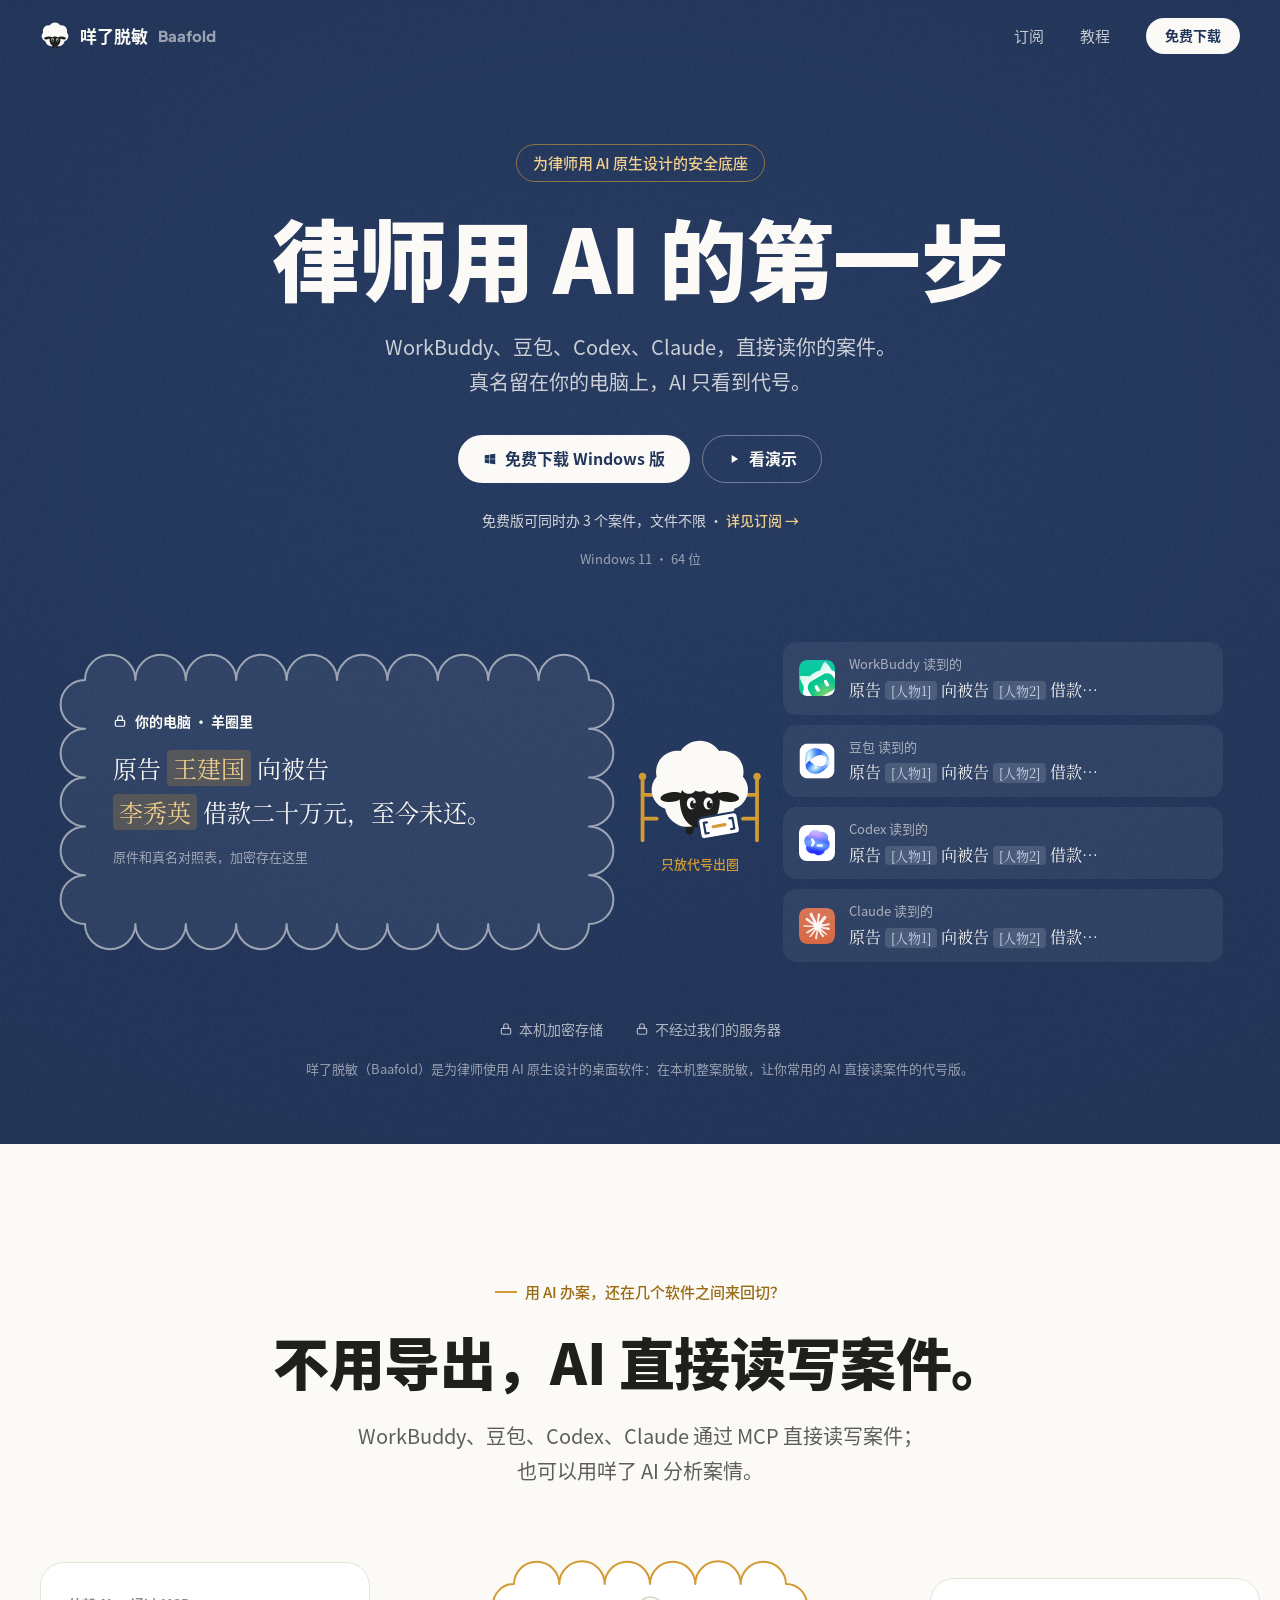
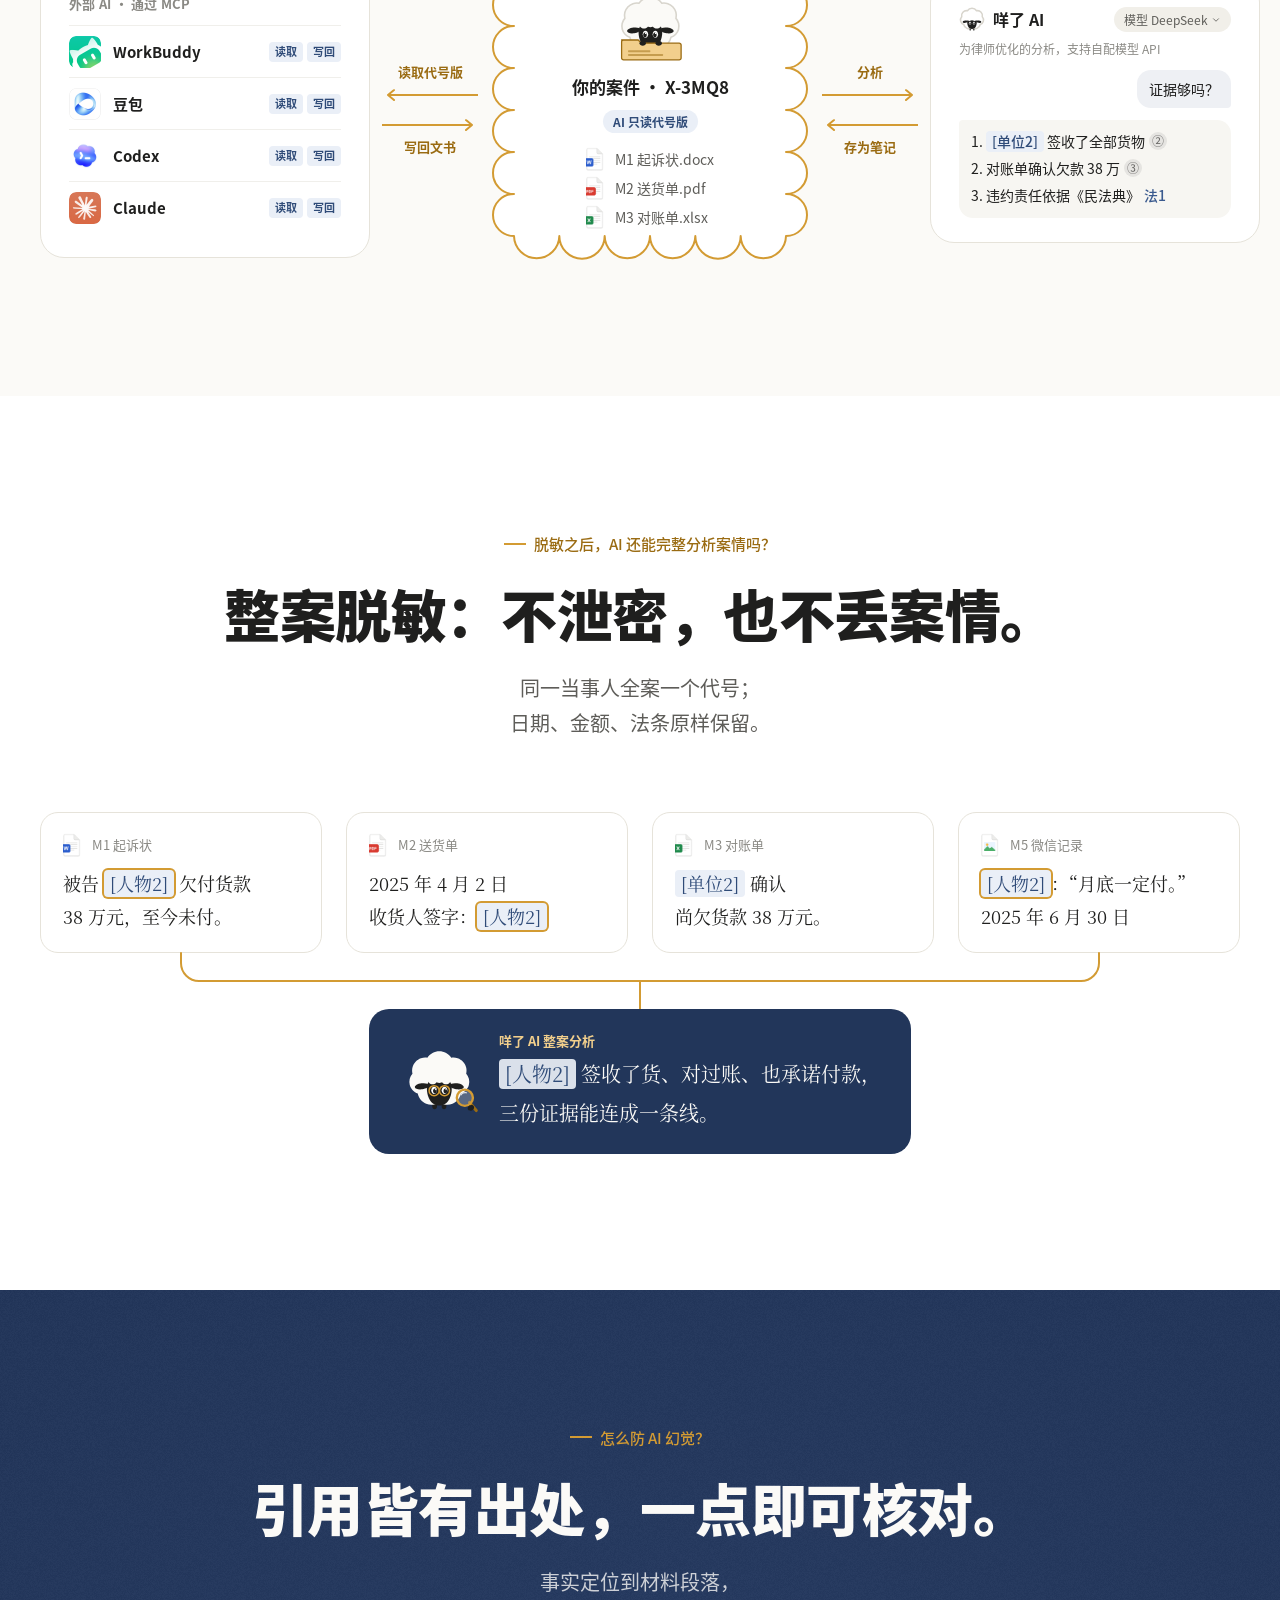
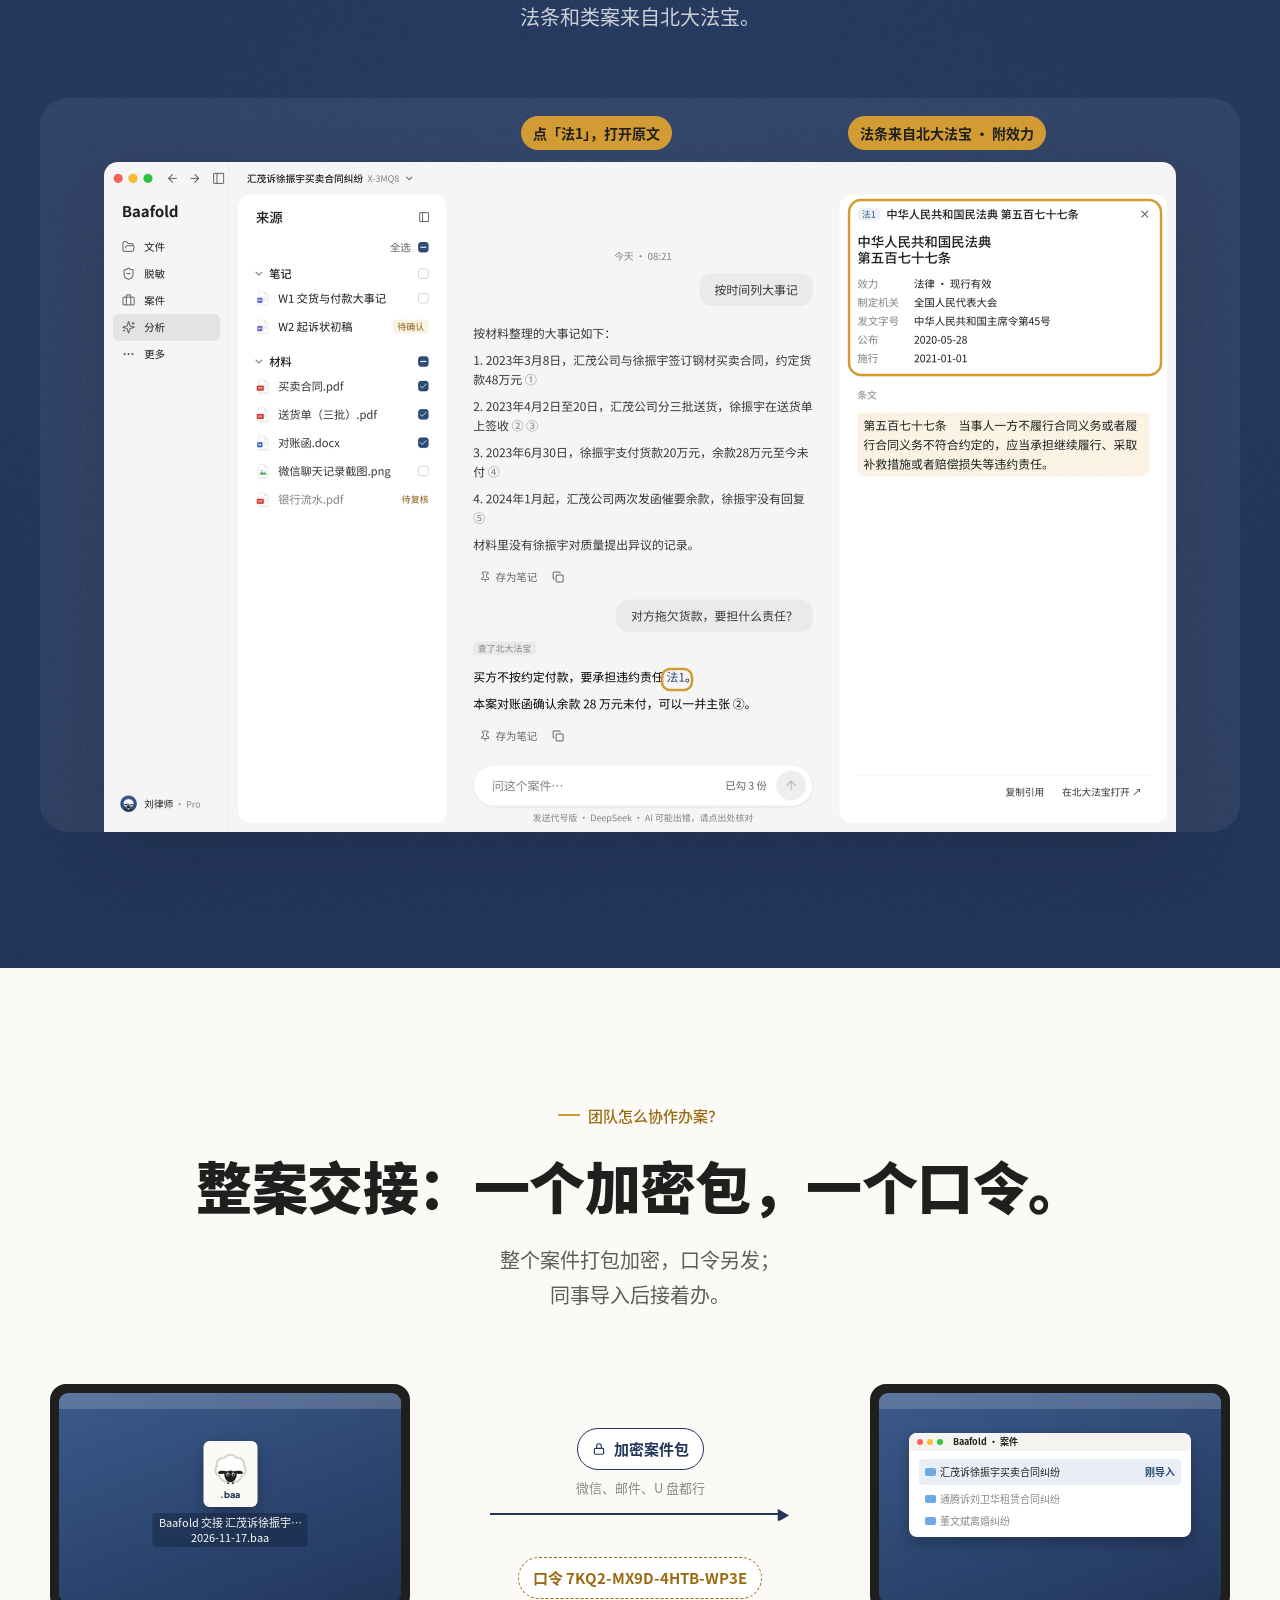
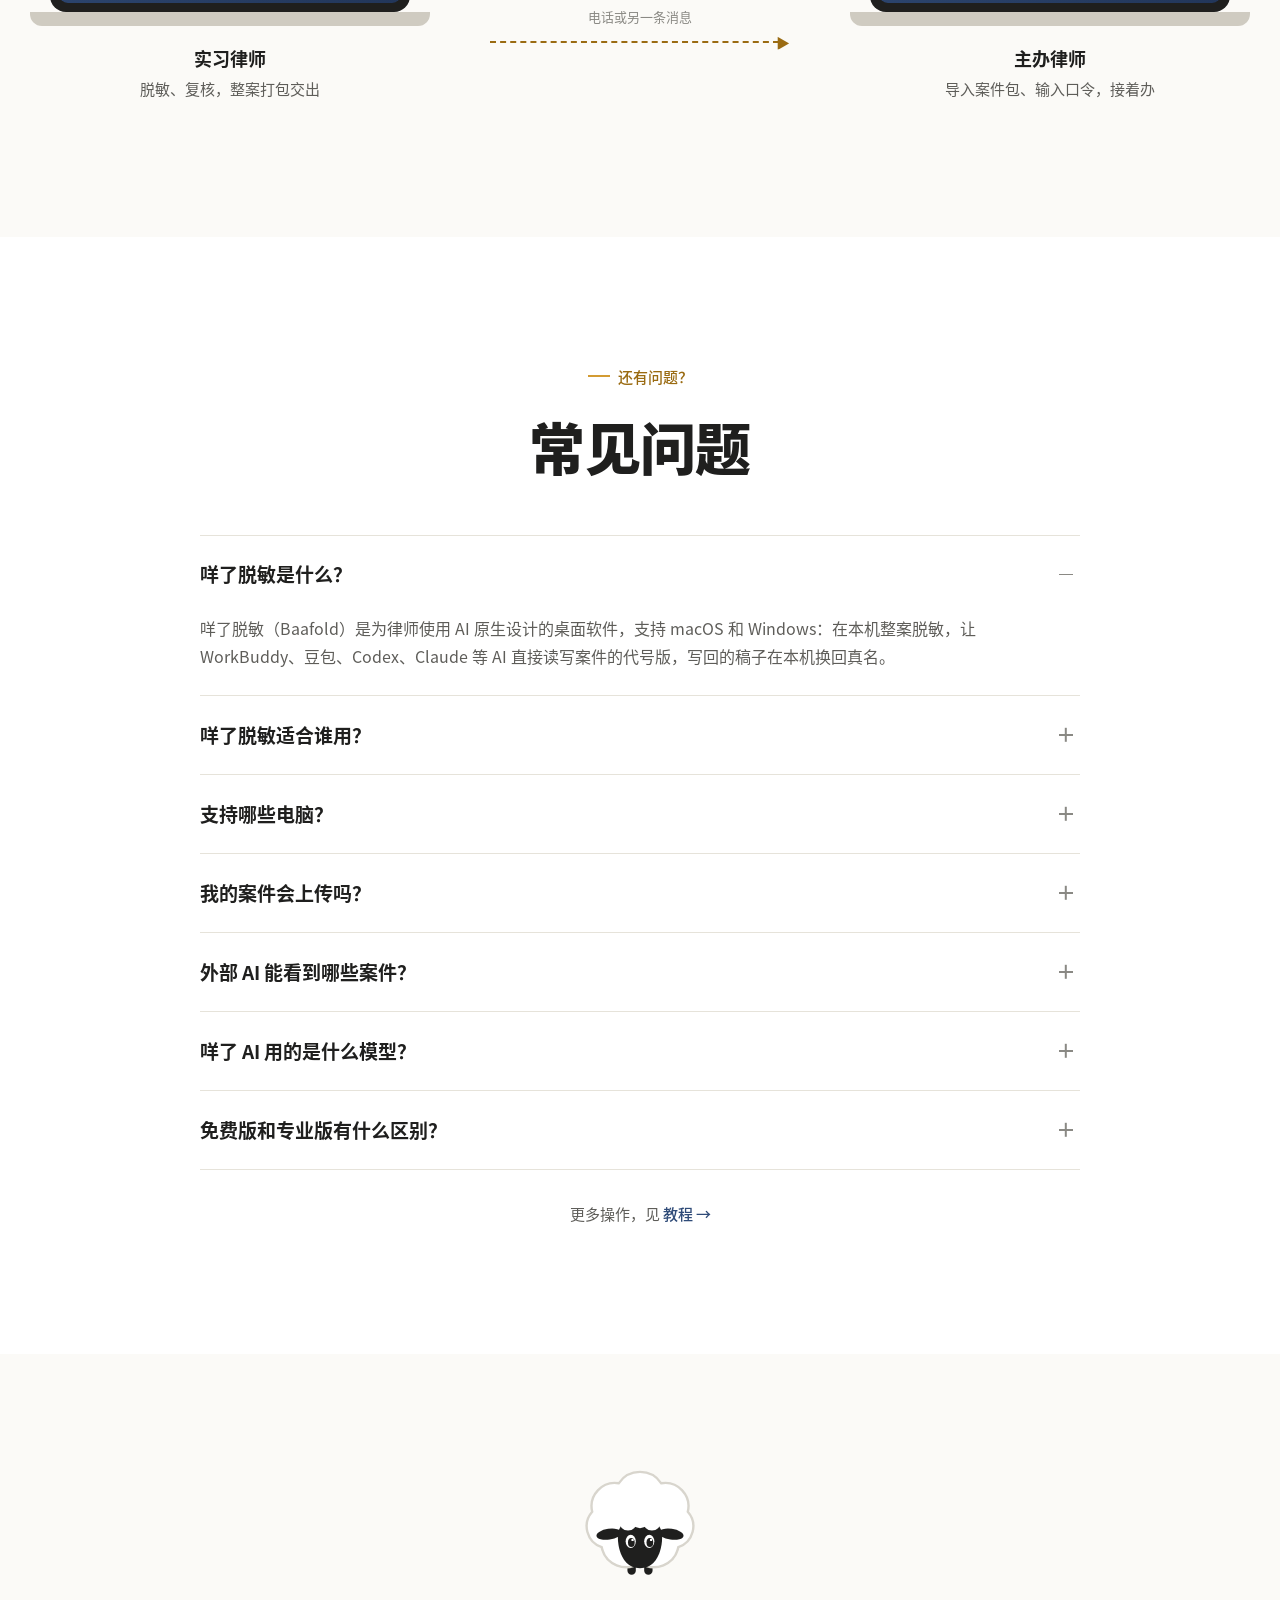
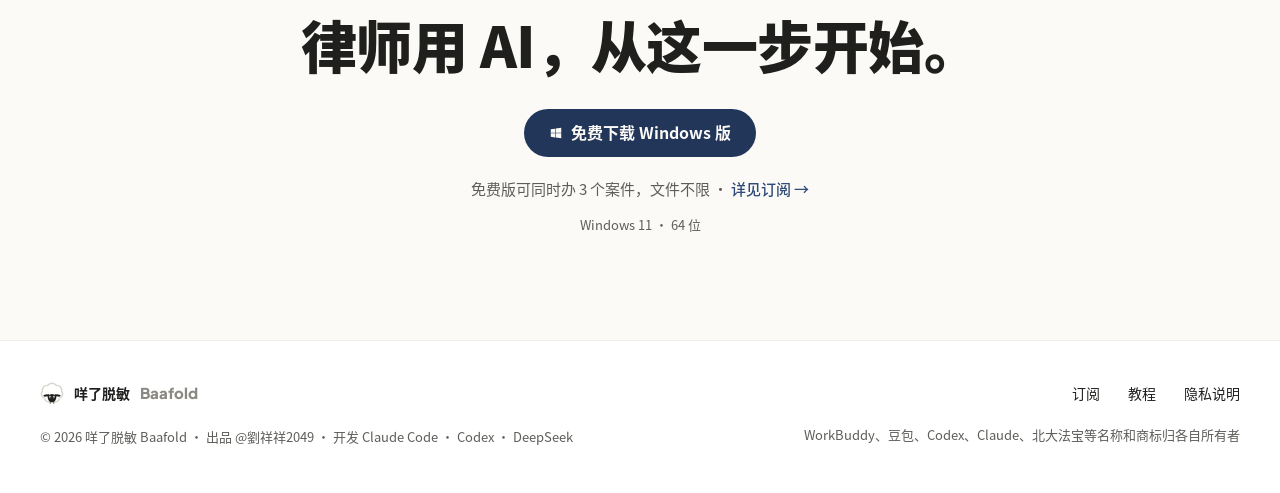
==== index.html @ 8f6c22f1 "发布 v0.1.0（源码 3120e821）" ====
<!doctype html>
<html lang="zh-CN">
<head>
<meta charset="utf-8">
<meta name="viewport" content="width=device-width, initial-scale=1">
<title>咩了脱敏 Baafold｜律师案件脱敏软件，安全地用 AI 办案</title>
<meta name="description" content="咩了脱敏（Baafold）是律师用的案件材料脱敏软件。在你的电脑上把整案材料里的人名、单位、号码换成代号，再交给 WorkBuddy、豆包、DeepSeek、Claude 等 AI 分析和写作，真名不出电脑。法条引用来自北大法宝。Mac、Windows 都能用，免费版可同时办 3 个案件。">
<link rel="canonical" href="https://www.baafold.com/">
<meta name="keywords" content="律师脱敏软件,案件材料脱敏,法律文书脱敏,判决书脱敏,律师AI工具,律师用AI保密,AI办案,咩了脱敏,Baafold">
<meta property="og:title" content="咩了脱敏 Baafold｜律师案件脱敏软件，安全地用 AI 办案">
<meta property="og:description" content="咩了脱敏（Baafold）是律师用的案件材料脱敏软件。在你的电脑上把整案材料里的人名、单位、号码换成代号，再交给 WorkBuddy、豆包、DeepSeek、Claude 等 AI 分析和写作，真名不出电脑。法条引用来自北大法宝。Mac、Windows 都能用，免费版可同时办 3 个案件。">
<meta property="og:type" content="website">
<meta property="og:site_name" content="咩了脱敏 Baafold">
<meta property="og:locale" content="zh_CN">
<meta property="og:url" content="https://www.baafold.com/">
<meta property="og:image" content="https://www.baafold.com/assets/og.png">
<meta property="og:image:width" content="1200">
<meta property="og:image:height" content="630">
<meta name="theme-color" content="#22365A">
<link rel="icon" href="assets/icons/favicon.ico" sizes="16x16 32x32 48x48">
<link rel="icon" href="assets/icons/favicon.svg" type="image/svg+xml">
<link rel="apple-touch-icon" href="assets/icons/apple-touch-icon.png">
<link rel="preload" href="assets/fonts/sans-400.woff2" as="font" type="font/woff2" crossorigin>
<link rel="preload" href="assets/fonts/sans-900.woff2" as="font" type="font/woff2" crossorigin>
<link rel="stylesheet" href="assets/site.css">
<script>(function(){var d=document.documentElement,n=navigator;d.classList.add("js");var p=(n.userAgentData&&n.userAgentData.platform)||n.platform||"",u=n.userAgent||"";
var mob=/iPhone|iPad|iPod|Android|HarmonyOS|Mobile/i.test(u)||(/mac/i.test(p)&&n.maxTouchPoints>1);
d.setAttribute("data-os",mob?"mobile":/mac/i.test(p)?"mac":"win");
if(!(window.matchMedia&&matchMedia("(prefers-reduced-motion: reduce)").matches)&&"IntersectionObserver" in window)d.classList.add("anim");})();</script>
<script type="application/ld+json">{"@context": "https://schema.org", "@type": "SoftwareApplication", "name": "咩了脱敏（Baafold）", "alternateName": "Baafold", "url": "https://www.baafold.com/", "publisher": {"@id": "https://www.baafold.com/#org"}, "applicationCategory": "BusinessApplication", "operatingSystem": "macOS 13+（Apple 芯片）, Windows 11（64 位）", "inLanguage": "zh-CN", "softwareVersion": "0.1.0", "description": "咩了脱敏（Baafold）是律师用的案件材料脱敏软件。在你的电脑上把整案材料里的人名、单位、号码换成代号，再交给 WorkBuddy、豆包、DeepSeek、Claude 等 AI 分析和写作，真名不出电脑。法条引用来自北大法宝。Mac、Windows 都能用，免费版可同时办 3 个案件。", "offers": [{"@type": "Offer", "name": "免费版", "price": "0", "priceCurrency": "CNY"}, {"@type": "Offer", "name": "专业版", "price": "199", "priceCurrency": "CNY", "description": "按年订阅，2026 年 12 月 31 日前开通的创始价"}]}</script>
<script type="application/ld+json">{"@context": "https://schema.org", "@graph": [{"@type": "WebSite", "@id": "https://www.baafold.com/#website", "url": "https://www.baafold.com/", "name": "咩了脱敏", "alternateName": ["Baafold", "咩了脱敏 Baafold"], "inLanguage": "zh-CN", "publisher": {"@id": "https://www.baafold.com/#org"}}, {"@type": "Organization", "@id": "https://www.baafold.com/#org", "url": "https://www.baafold.com/", "name": "咩了脱敏", "alternateName": "Baafold", "logo": "https://www.baafold.com/assets/icons/apple-touch-icon.png"}]}</script>
<script type="application/ld+json">{"@context": "https://schema.org", "@type": "FAQPage", "mainEntity": [{"@type": "Question", "name": "咩了脱敏是什么？", "acceptedAnswer": {"@type": "Answer", "text": "咩了脱敏（Baafold）是为律师使用 AI 原生设计的桌面软件，支持 macOS 和 Windows：在本机整案脱敏，让 WorkBuddy、豆包、Codex、Claude 等 AI 直接读写案件的代号版，写回的稿子在本机换回真名。"}}, {"@type": "Question", "name": "咩了脱敏适合谁用？", "acceptedAnswer": {"@type": "Answer", "text": "想用 AI 办案、又不能让当事人信息外流的律师和律所团队。一个人办案用免费版就够；同时办的案件多于 3 个，再升级专业版。"}}, {"@type": "Question", "name": "支持哪些电脑？", "acceptedAnswer": {"@type": "Answer", "text": "Mac 需要 Apple 芯片、macOS 13 及以上；Windows 需要 Windows 11 64 位。手机和平板装不了。"}}, {"@type": "Question", "name": "我的案件会上传吗？", "acceptedAnswer": {"@type": "Answer", "text": "不会。原件和真名对照表加密存在你的电脑上，不经过我们的服务器；AI 只读到代号。"}}, {"@type": "Question", "name": "外部 AI 能看到哪些案件？", "acceptedAnswer": {"@type": "Answer", "text": "每个案件一个开关。打开后 AI 才能读写这个案件的代号版，写回的内容等你确认。"}}, {"@type": "Question", "name": "咩了 AI 用的是什么模型？", "acceptedAnswer": {"@type": "Answer", "text": "支持自配模型 API，目前接入 DeepSeek。请求直接发往模型服务商，内容是代号版。"}}, {"@type": "Question", "name": "免费版和专业版有什么区别？", "acceptedAnswer": {"@type": "Answer", "text": "功能一样，不用注册。免费版可同时办 3 个案件，文件不限，办完删掉就空出名额；案件多了再升级专业版：¥199/年（2026 年 12 月 31 日前开通的创始价，之后 ¥399/年），不自动续费。"}}]}</script>

</head>
<body class="page-home">
<header class="topbar is-top" data-topbar data-tone="dark">
  <div class="wrap topbar__in">
    <a class="brand" href="index.html" aria-label="咩了脱敏首页"><svg xmlns="http://www.w3.org/2000/svg" width="30" height="29" aria-hidden="true" focusable="false" class="brand__sheep brand__sheep--d" viewBox="20 12 200 194"><rect x="99.0" y="168" width="14" height="26" rx="7.0" fill="#1F1F1E"/><rect x="127.0" y="168" width="14" height="26" rx="7.0" fill="#1F1F1E"/><path d="M155.58,40.93 A38.99,38.99 0 0 1 199.94,88.42 A36.78,36.78 0 0 1 184.11,147.64 A41.59,41.59 0 0 1 120.00,174.00 A41.59,41.59 0 0 1 55.89,147.64 A36.78,36.78 0 0 1 40.06,88.42 A38.99,38.99 0 0 1 84.42,40.93 A42.69,42.69 0 0 1 155.58,40.93 Z" fill="#FBFAF7" /><g transform="translate(0 0)"><ellipse cx="68.00" cy="126.00" rx="21.00" ry="9.00" fill="#1F1F1E" transform="rotate(-8 68.00 126.00)" /><ellipse cx="172.00" cy="126.00" rx="21.00" ry="9.00" fill="#1F1F1E" transform="rotate(8 172.00 126.00)" /><path d="M120.00,101.00 C151.08,101.00 157.00,115.76 157.00,132.16 C157.00,151.84 148.08,183.00 120.00,183.00 C91.92,183.00 83.00,151.84 83.00,132.16 C83.00,115.76 88.92,101.00 120.00,101.00 Z" fill="#1F1F1E"/><circle cx="100.00" cy="105.00" r="15.00" fill="#FBFAF7" /><circle cx="120.00" cy="99.00" r="17.00" fill="#FBFAF7" /><circle cx="140.00" cy="105.00" r="15.00" fill="#FBFAF7" /><ellipse cx="104.50" cy="138.00" rx="8.50" ry="11.00" fill="#FFFFFF" transform="rotate(0 104.50 138.00)" /><ellipse cx="105.52" cy="139.98" rx="5.61" ry="7.62" fill="#1F1F1E" transform="rotate(0 105.52 139.98)" /><circle cx="107.56" cy="135.58" r="2.04" fill="#FFFFFF" /><ellipse cx="135.50" cy="138.00" rx="8.50" ry="11.00" fill="#FFFFFF" transform="rotate(0 135.50 138.00)" /><ellipse cx="136.52" cy="139.98" rx="5.61" ry="7.62" fill="#1F1F1E" transform="rotate(0 136.52 139.98)" /><circle cx="138.56" cy="135.58" r="2.04" fill="#FFFFFF" /></g></svg><svg xmlns="http://www.w3.org/2000/svg" width="30" height="29" aria-hidden="true" focusable="false" class="brand__sheep brand__sheep--l" viewBox="20 12 200 194"><rect x="99.0" y="168" width="14" height="26" rx="7.0" fill="#1F1F1E"/><rect x="127.0" y="168" width="14" height="26" rx="7.0" fill="#1F1F1E"/><path d="M155.58,40.93 A38.99,38.99 0 0 1 199.94,88.42 A36.78,36.78 0 0 1 184.11,147.64 A41.59,41.59 0 0 1 120.00,174.00 A41.59,41.59 0 0 1 55.89,147.64 A36.78,36.78 0 0 1 40.06,88.42 A38.99,38.99 0 0 1 84.42,40.93 A42.69,42.69 0 0 1 155.58,40.93 Z" fill="#FFFFFF" stroke="#D8D5CD" stroke-width="12" /><g transform="translate(0 0)"><ellipse cx="68.00" cy="126.00" rx="21.00" ry="9.00" fill="#1F1F1E" transform="rotate(-8 68.00 126.00)" /><ellipse cx="172.00" cy="126.00" rx="21.00" ry="9.00" fill="#1F1F1E" transform="rotate(8 172.00 126.00)" /><path d="M120.00,101.00 C151.08,101.00 157.00,115.76 157.00,132.16 C157.00,151.84 148.08,183.00 120.00,183.00 C91.92,183.00 83.00,151.84 83.00,132.16 C83.00,115.76 88.92,101.00 120.00,101.00 Z" fill="#1F1F1E"/><circle cx="100.00" cy="105.00" r="15.00" fill="#FFFFFF" /><circle cx="120.00" cy="99.00" r="17.00" fill="#FFFFFF" /><circle cx="140.00" cy="105.00" r="15.00" fill="#FFFFFF" /><ellipse cx="104.50" cy="138.00" rx="8.50" ry="11.00" fill="#FFFFFF" transform="rotate(0 104.50 138.00)" /><ellipse cx="105.52" cy="139.98" rx="5.61" ry="7.62" fill="#1F1F1E" transform="rotate(0 105.52 139.98)" /><circle cx="107.56" cy="135.58" r="2.04" fill="#FFFFFF" /><ellipse cx="135.50" cy="138.00" rx="8.50" ry="11.00" fill="#FFFFFF" transform="rotate(0 135.50 138.00)" /><ellipse cx="136.52" cy="139.98" rx="5.61" ry="7.62" fill="#1F1F1E" transform="rotate(0 136.52 139.98)" /><circle cx="138.56" cy="135.58" r="2.04" fill="#FFFFFF" /></g></svg><span class="brand__zh">咩了脱敏</span><span class="brand__en">Baafold</span></a>
    <nav class="topbar__nav" aria-label="主菜单"><a class="nav-link" href="pricing.html">订阅</a><a class="nav-link" href="guide/index.html">教程</a><a class="btn btn--light btn--sm os os-mac" href="#qr" data-qr aria-haspopup="dialog">免费下载</a><a class="btn btn--light btn--sm os os-win" href="#qr" data-qr aria-haspopup="dialog">免费下载</a><a class="btn btn--light btn--sm os os-any" href="#qr" data-qr aria-haspopup="dialog">免费下载</a></nav>
    <button class="menu-btn" type="button" aria-label="打开菜单" aria-expanded="false" aria-controls="m-menu" data-menu><svg class="ico" width="22" height="22" viewBox="0 0 24 24" fill="none" stroke="currentColor" stroke-width="2" stroke-linecap="round" stroke-linejoin="round" aria-hidden="true" focusable="false"><path d="M4 7h16M4 12h16M4 17h16"/></svg></button>
  </div>
  <nav class="m-menu" id="m-menu" aria-label="主菜单" hidden><a class="nav-link" href="pricing.html">订阅</a><a class="nav-link" href="guide/index.html">教程</a><a class="btn btn--light btn--block os os-mac" href="#qr" data-qr aria-haspopup="dialog"><svg class="ico" width="15" height="15" viewBox="0 0 24 24" fill="currentColor" aria-hidden="true" focusable="false"><path d="M16.4 12.6c0-2.4 2-3.6 2.1-3.7-1.2-1.7-3-1.9-3.6-2-1.5-.2-3 .9-3.8.9-.8 0-2-.9-3.3-.9-1.7 0-3.3 1-4.2 2.5-1.8 3.1-.5 7.7 1.3 10.2.9 1.2 1.9 2.6 3.2 2.6 1.3-.1 1.8-.8 3.3-.8s2 .8 3.3.8c1.4 0 2.3-1.3 3.1-2.5 1-1.4 1.4-2.8 1.4-2.9 0 0-2.7-1-2.8-4.2zM14 5.3c.7-.8 1.2-2 1-3.1-1 0-2.2.7-2.9 1.5-.6.7-1.2 1.9-1 3 1.1.1 2.2-.6 2.9-1.4z"/></svg>免费下载 Mac 版</a><a class="btn btn--light btn--block os os-win" href="#qr" data-qr aria-haspopup="dialog"><svg class="ico" width="14" height="14" viewBox="0 0 24 24" fill="currentColor" aria-hidden="true" focusable="false"><path d="M3 5.5l7.5-1v7H3zM11.5 4.4L21 3v8.5h-9.5zM3 12.5h7.5v7L3 18.5zM11.5 12.5H21V21l-9.5-1.3z"/></svg>免费下载 Windows 版</a><a class="btn btn--light btn--block os os-any" href="#qr" data-qr aria-haspopup="dialog">免费下载</a></nav>
</header>
<main id="main">

<!-- 首屏（沿用第二版，不加入场动效） -->
<section class="hero ink" aria-labelledby="hero-title">
  <div class="wrap hero__in">
    <span class="hero__badge">为律师用 AI 原生设计的安全底座</span>
    <h1 class="h1" id="hero-title">律师用 AI 的<br class="m-br">第一步</h1>
    <p class="lead lead--dark">WorkBuddy、豆包、Codex、Claude，<br class="m-br">直接读你的案件。<br>真名留在你的电脑上，AI 只看到代号。</p>
    <div class="hero__cta">
      <a class="btn btn--light os os-mac" href="#qr" data-qr aria-haspopup="dialog"><svg class="ico" width="15" height="15" viewBox="0 0 24 24" fill="currentColor" aria-hidden="true" focusable="false"><path d="M16.4 12.6c0-2.4 2-3.6 2.1-3.7-1.2-1.7-3-1.9-3.6-2-1.5-.2-3 .9-3.8.9-.8 0-2-.9-3.3-.9-1.7 0-3.3 1-4.2 2.5-1.8 3.1-.5 7.7 1.3 10.2.9 1.2 1.9 2.6 3.2 2.6 1.3-.1 1.8-.8 3.3-.8s2 .8 3.3.8c1.4 0 2.3-1.3 3.1-2.5 1-1.4 1.4-2.8 1.4-2.9 0 0-2.7-1-2.8-4.2zM14 5.3c.7-.8 1.2-2 1-3.1-1 0-2.2.7-2.9 1.5-.6.7-1.2 1.9-1 3 1.1.1 2.2-.6 2.9-1.4z"/></svg>免费下载 Mac 版</a><a class="btn btn--light os os-win" href="#qr" data-qr aria-haspopup="dialog"><svg class="ico" width="14" height="14" viewBox="0 0 24 24" fill="currentColor" aria-hidden="true" focusable="false"><path d="M3 5.5l7.5-1v7H3zM11.5 4.4L21 3v8.5h-9.5zM3 12.5h7.5v7L3 18.5zM11.5 12.5H21V21l-9.5-1.3z"/></svg>免费下载 Windows 版</a><a class="btn btn--light os os-any" href="#qr" data-qr aria-haspopup="dialog">免费下载</a>
      <button class="btn btn--ghost" type="button" data-demo aria-haspopup="dialog"><svg class="ico" width="14" height="14" viewBox="0 0 24 24" fill="currentColor" aria-hidden="true" focusable="false"><path d="M8 5v14l11-7z"/></svg>看演示</button>
    </div>
    <p class="hero__quota">免费版可同时办 3 个案件，文件不限 · <a class="text-link text-link--amber" href="pricing.html">详见订阅 →</a></p>
    <p class="hero__ver os os-mac">Apple 芯片 · macOS 13 及以上</p><p class="hero__ver os os-win">Windows 11 · 64 位</p><p class="hero__ver os os-any">macOS / Windows</p>

    <div class="hero-fig v-pc" aria-hidden="true">
      <div class="hero-pen">
        <svg class="pen-svg" width="560" height="300" viewBox="0 0 560 300" aria-hidden="true" focusable="false"><path d="M28.0,28.0 A25.20,25.20 0 0 1 78.40,28.00 A25.20,25.20 0 0 1 128.80,28.00 A25.20,25.20 0 0 1 179.20,28.00 A25.20,25.20 0 0 1 229.60,28.00 A25.20,25.20 0 0 1 280.00,28.00 A25.20,25.20 0 0 1 330.40,28.00 A25.20,25.20 0 0 1 380.80,28.00 A25.20,25.20 0 0 1 431.20,28.00 A25.20,25.20 0 0 1 481.60,28.00 A25.20,25.20 0 0 1 532.00,28.00 A24.40,24.40 0 0 1 532.00,76.80 A24.40,24.40 0 0 1 532.00,125.60 A24.40,24.40 0 0 1 532.00,174.40 A24.40,24.40 0 0 1 532.00,223.20 A24.40,24.40 0 0 1 532.00,272.00 A25.20,25.20 0 0 1 481.60,272.00 A25.20,25.20 0 0 1 431.20,272.00 A25.20,25.20 0 0 1 380.80,272.00 A25.20,25.20 0 0 1 330.40,272.00 A25.20,25.20 0 0 1 280.00,272.00 A25.20,25.20 0 0 1 229.60,272.00 A25.20,25.20 0 0 1 179.20,272.00 A25.20,25.20 0 0 1 128.80,272.00 A25.20,25.20 0 0 1 78.40,272.00 A25.20,25.20 0 0 1 28.00,272.00 A24.40,24.40 0 0 1 28.00,223.20 A24.40,24.40 0 0 1 28.00,174.40 A24.40,24.40 0 0 1 28.00,125.60 A24.40,24.40 0 0 1 28.00,76.80 A24.40,24.40 0 0 1 28.00,28.00 Z" fill="#FBFAF70F" stroke="#FBFAF78C" stroke-width="2" stroke-linejoin="round"/></svg>
        <div class="hero-pen__in">
          <span class="hero-pen__lab"><svg class="ico" width="14" height="14" viewBox="0 0 24 24" fill="none" stroke="currentColor" stroke-width="2" stroke-linecap="round" stroke-linejoin="round" aria-hidden="true" focusable="false"><rect x="4" y="11" width="16" height="10" rx="2"/><path d="M8 11V7a4 4 0 0 1 8 0v4"/></svg>你的电脑 · 羊圈里</span>
          <p class="doc doc--hero">原告 <span class="chip chip--real">王建国</span> 向被告<br><span class="chip chip--real">李秀英</span> 借款二十万元，至今未还。</p>
          <span class="hero-pen__note">原件和真名对照表，加密存在这里</span>
        </div>
      </div>
      <div class="hero-sheep"><svg width="130" height="119" aria-hidden="true" focusable="false" viewBox="0 0 130 119" fill="none" xmlns="http://www.w3.org/2000/svg">
<path d="M7.56 49.68V111.24" stroke="#D39B33" stroke-width="3.78" stroke-linecap="round"/>
<path d="M7.56 65.88H21.6" stroke="#D39B33" stroke-width="3.78" stroke-linecap="round"/>
<path d="M7.56 89.64H21.6" stroke="#D39B33" stroke-width="3.78" stroke-linecap="round"/>
<path d="M122.04 49.68V111.24" stroke="#D39B33" stroke-width="3.78" stroke-linecap="round"/>
<path d="M108 65.88H122.04" stroke="#D39B33" stroke-width="3.78" stroke-linecap="round"/>
<path d="M108 89.64H122.04" stroke="#D39B33" stroke-width="3.78" stroke-linecap="round"/>
<path d="M7.56003 51.3C9.64767 51.3 11.34 49.6076 11.34 47.52C11.34 45.4324 9.64767 43.74 7.56003 43.74C5.47239 43.74 3.78003 45.4324 3.78003 47.52C3.78003 49.6076 5.47239 51.3 7.56003 51.3Z" fill="#D39B33"/>
<path d="M122.04 51.3C124.128 51.3 125.82 49.6076 125.82 47.52C125.82 45.4324 124.128 43.74 122.04 43.74C119.952 43.74 118.26 45.4324 118.26 47.52C118.26 49.6076 119.952 51.3 122.04 51.3Z" fill="#D39B33"/>
<path d="M59.3772 94.9893C59.6677 92.922 58.2273 91.0105 56.16 90.72C54.0927 90.4294 52.1813 91.8698 51.8907 93.9371L50.8386 101.424C50.548 103.491 51.9884 105.402 54.0557 105.693C56.123 105.983 58.0345 104.543 58.325 102.476L59.3772 94.9893Z" fill="#1F1F1E"/>
<path d="M77.7093 93.9372C77.4187 91.8698 75.5073 90.4295 73.44 90.72C71.3727 91.0106 69.9323 92.922 70.2229 94.9893L71.275 102.476C71.5655 104.543 73.477 105.983 75.5443 105.693C77.6116 105.402 79.052 103.491 78.7614 101.424L77.7093 93.9372Z" fill="#1F1F1E"/>
<path d="M84.0132 22.1022C87.4402 21.5291 90.9558 21.813 94.2464 22.9287C97.5371 24.0444 100.5 25.9571 102.872 28.4963C105.244 31.0354 106.951 34.1221 107.84 37.4811C108.729 40.84 108.773 44.3667 107.968 47.7468C110.138 50.2024 111.668 53.1569 112.419 56.3471C113.17 59.5372 113.121 62.8637 112.274 66.0299C111.428 69.1962 109.811 72.1038 107.568 74.4935C105.325 76.8832 102.526 78.6806 99.4194 79.7256C98.6992 83.3612 97.0905 86.762 94.7367 89.6248C92.3829 92.4876 89.3572 94.7233 85.9295 96.1327C82.5017 97.5421 78.7784 98.0813 75.0916 97.7022C71.4049 97.3231 67.8692 96.0375 64.8 93.96C61.7308 96.0375 58.1952 97.3231 54.5084 97.7022C50.8216 98.0813 47.0984 97.5421 43.6706 96.1327C40.2428 94.7233 37.2171 92.4876 34.8633 89.6248C32.5095 86.762 30.9008 83.3612 30.1806 79.7256C27.0742 78.6806 24.2747 76.8832 22.0317 74.4935C19.7887 72.1038 18.172 69.1962 17.3256 66.0299C16.4792 62.8637 16.4296 59.5372 17.181 56.3471C17.9325 53.1569 19.4618 50.2024 21.6324 47.7468C20.8274 44.3667 20.8713 40.84 21.7604 37.4811C22.6494 34.1221 24.356 31.0354 26.7278 28.4963C29.0996 25.9571 32.063 24.0444 35.3536 22.9287C38.6442 21.813 42.1598 21.5291 45.5868 22.1022C47.6894 18.9309 50.5443 16.3295 53.8968 14.5298C57.2492 12.7302 60.995 11.7883 64.8 11.7883C68.605 11.7883 72.3508 12.7302 75.7033 14.5298C79.0557 16.3295 81.9106 18.9309 84.0132 22.1022Z" fill="#FBFAF7"/>
<path d="M37.3964 72.8527C43.5983 71.9811 48.3232 69.1198 47.9496 66.4618C47.5761 63.8038 42.2456 62.3557 36.0436 63.2273C29.8416 64.0989 25.1168 66.9603 25.4903 69.6182C25.8639 72.2762 31.1944 73.7244 37.3964 72.8527Z" fill="#1F1F1E"/>
<path d="M92.2036 72.8527C98.4056 73.7244 103.736 72.2762 104.11 69.6183C104.483 66.9603 99.7583 64.099 93.5564 63.2273C87.3544 62.3557 82.0239 63.8038 81.6503 66.4618C81.2768 69.1198 86.0016 71.9811 92.2036 72.8527Z" fill="#1F1F1E"/>
<path d="M64.8 54.54C81.5832 54.54 84.78 62.5104 84.78 71.3664C84.78 81.9936 79.9632 98.82 64.8 98.82C49.6368 98.82 44.82 81.9936 44.82 71.3664C44.82 62.5104 48.0168 54.54 64.8 54.54Z" fill="#1F1F1E"/>
<path d="M54 64.8C58.4735 64.8 62.1 61.1735 62.1 56.7C62.1 52.2265 58.4735 48.6 54 48.6C49.5265 48.6 45.9 52.2265 45.9 56.7C45.9 61.1735 49.5265 64.8 54 64.8Z" fill="#FBFAF7"/>
<path d="M64.8 62.64C69.87 62.64 73.98 58.53 73.98 53.46C73.98 48.3901 69.87 44.28 64.8 44.28C59.73 44.28 55.62 48.3901 55.62 53.46C55.62 58.53 59.73 62.64 64.8 62.64Z" fill="#FBFAF7"/>
<path d="M75.6 64.8C80.0735 64.8 83.7 61.1735 83.7 56.7C83.7 52.2265 80.0735 48.6 75.6 48.6C71.1265 48.6 67.5 52.2265 67.5 56.7C67.5 61.1735 71.1265 64.8 75.6 64.8Z" fill="#FBFAF7"/>
<path d="M56.43 80.46C58.965 80.46 61.02 77.8006 61.02 74.52C61.02 71.2394 58.965 68.58 56.43 68.58C53.895 68.58 51.84 71.2394 51.84 74.52C51.84 77.8006 53.895 80.46 56.43 80.46Z" fill="white"/>
<path d="M58.05 79.704C59.7201 79.704 61.074 77.8666 61.074 75.6C61.074 73.3335 59.7201 71.496 58.05 71.496C56.3799 71.496 55.026 73.3335 55.026 75.6C55.026 77.8666 56.3799 79.704 58.05 79.704Z" fill="#1F1F1E"/>
<path d="M59.13 74.3256C59.7384 74.3256 60.2316 73.8324 60.2316 73.224C60.2316 72.6156 59.7384 72.1224 59.13 72.1224C58.5216 72.1224 58.0284 72.6156 58.0284 73.224C58.0284 73.8324 58.5216 74.3256 59.13 74.3256Z" fill="white"/>
<path d="M73.17 80.46C75.705 80.46 77.76 77.8006 77.76 74.52C77.76 71.2394 75.705 68.58 73.17 68.58C70.635 68.58 68.58 71.2394 68.58 74.52C68.58 77.8006 70.635 80.46 73.17 80.46Z" fill="white"/>
<path d="M74.79 79.704C76.4601 79.704 77.814 77.8666 77.814 75.6C77.814 73.3335 76.4601 71.496 74.79 71.496C73.1199 71.496 71.766 73.3335 71.766 75.6C71.766 77.8666 73.1199 79.704 74.79 79.704Z" fill="#1F1F1E"/>
<path d="M75.87 74.3256C76.4784 74.3256 76.9716 73.8324 76.9716 73.224C76.9716 72.6156 76.4784 72.1224 75.87 72.1224C75.2616 72.1224 74.7684 72.6156 74.7684 73.224C74.7684 73.8324 75.2616 74.3256 75.87 74.3256Z" fill="white"/>
<path d="M98.1125 83.2493L66.2048 88.8755C64.1488 89.238 62.7761 91.1986 63.1386 93.2545L65.5766 107.081C65.9391 109.137 67.8996 110.51 69.9556 110.147L101.863 104.521C103.919 104.159 105.292 102.198 104.93 100.142L102.491 86.3155C102.129 84.2596 100.168 82.8868 98.1125 83.2493Z" fill="white" stroke="#22365A" stroke-width="2.16"/>
<path d="M71.9286 93.3496L68.7379 93.9122L70.6133 104.548L73.804 103.985M94.2641 89.4112L97.4548 88.8486L99.3302 99.4845L96.1395 100.047" stroke="#22365A" stroke-width="2.16" stroke-linecap="round" stroke-linejoin="round"/>
<path d="M89.6025 94.0715L77.9029 96.1344C77.0218 96.2898 76.4335 97.13 76.5889 98.0111C76.7442 98.8922 77.5845 99.4805 78.4656 99.3252L90.1651 97.2622C91.0462 97.1069 91.6345 96.2666 91.4792 95.3855C91.3238 94.5044 90.4836 93.9161 89.6025 94.0715Z" fill="#D39B33"/>
</svg><span>只放代号出圈</span></div>
      <ul class="hero-reads">
        <li><img class="ai-ico" src="assets/ai/workbuddy.png" alt="" width="36" height="36"><div><span>WorkBuddy 读到的</span><p class="doc">原告 <span class="chip chip--code">[人物1]</span> 向被告 <span class="chip chip--code">[人物2]</span> 借款…</p></div></li>
        <li><img class="ai-ico" src="assets/ai/doubao.png" alt="" width="36" height="36"><div><span>豆包 读到的</span><p class="doc">原告 <span class="chip chip--code">[人物1]</span> 向被告 <span class="chip chip--code">[人物2]</span> 借款…</p></div></li>
        <li><img class="ai-ico" src="assets/ai/codex.png" alt="" width="36" height="36"><div><span>Codex 读到的</span><p class="doc">原告 <span class="chip chip--code">[人物1]</span> 向被告 <span class="chip chip--code">[人物2]</span> 借款…</p></div></li>
        <li><img class="ai-ico" src="assets/ai/claude.png" alt="" width="36" height="36"><div><span>Claude 读到的</span><p class="doc">原告 <span class="chip chip--code">[人物1]</span> 向被告 <span class="chip chip--code">[人物2]</span> 借款…</p></div></li>
      </ul>
    </div>

    <div class="hero-fig-m v-m" aria-hidden="true">
      <div class="hero-pen hero-pen--m">
        <svg class="pen-svg" width="335" height="180" viewBox="0 0 335 180" aria-hidden="true" focusable="false"><path d="M19.8,19.8 A18.46,18.46 0 0 1 56.72,19.80 A18.46,18.46 0 0 1 93.65,19.80 A18.46,18.46 0 0 1 130.57,19.80 A18.46,18.46 0 0 1 167.50,19.80 A18.46,18.46 0 0 1 204.43,19.80 A18.46,18.46 0 0 1 241.35,19.80 A18.46,18.46 0 0 1 278.27,19.80 A18.46,18.46 0 0 1 315.20,19.80 A17.55,17.55 0 0 1 315.20,54.90 A17.55,17.55 0 0 1 315.20,90.00 A17.55,17.55 0 0 1 315.20,125.10 A17.55,17.55 0 0 1 315.20,160.20 A18.46,18.46 0 0 1 278.27,160.20 A18.46,18.46 0 0 1 241.35,160.20 A18.46,18.46 0 0 1 204.43,160.20 A18.46,18.46 0 0 1 167.50,160.20 A18.46,18.46 0 0 1 130.57,160.20 A18.46,18.46 0 0 1 93.65,160.20 A18.46,18.46 0 0 1 56.73,160.20 A18.46,18.46 0 0 1 19.80,160.20 A17.55,17.55 0 0 1 19.80,125.10 A17.55,17.55 0 0 1 19.80,90.00 A17.55,17.55 0 0 1 19.80,54.90 A17.55,17.55 0 0 1 19.80,19.80 Z" fill="#FBFAF70F" stroke="#FBFAF78C" stroke-width="1.8" stroke-linejoin="round"/></svg>
        <div class="hero-pen__in">
          <span class="hero-pen__lab"><svg class="ico" width="13" height="13" viewBox="0 0 24 24" fill="none" stroke="currentColor" stroke-width="2" stroke-linecap="round" stroke-linejoin="round" aria-hidden="true" focusable="false"><rect x="4" y="11" width="16" height="10" rx="2"/><path d="M8 11V7a4 4 0 0 1 8 0v4"/></svg>你的电脑 · 羊圈里</span>
          <p class="doc">原告 <span class="chip chip--real">王建国</span> 向被告 <span class="chip chip--real">李秀英</span><br>借款二十万元，至今未还。</p>
          <span class="hero-pen__note">原件和真名对照表，加密存在这里</span>
        </div>
      </div>
      <div class="hero-sheep"><svg width="86" height="79" aria-hidden="true" focusable="false" viewBox="0 0 130 119" fill="none" xmlns="http://www.w3.org/2000/svg">
<path d="M7.56 49.68V111.24" stroke="#D39B33" stroke-width="3.78" stroke-linecap="round"/>
<path d="M7.56 65.88H21.6" stroke="#D39B33" stroke-width="3.78" stroke-linecap="round"/>
<path d="M7.56 89.64H21.6" stroke="#D39B33" stroke-width="3.78" stroke-linecap="round"/>
<path d="M122.04 49.68V111.24" stroke="#D39B33" stroke-width="3.78" stroke-linecap="round"/>
<path d="M108 65.88H122.04" stroke="#D39B33" stroke-width="3.78" stroke-linecap="round"/>
<path d="M108 89.64H122.04" stroke="#D39B33" stroke-width="3.78" stroke-linecap="round"/>
<path d="M7.56003 51.3C9.64767 51.3 11.34 49.6076 11.34 47.52C11.34 45.4324 9.64767 43.74 7.56003 43.74C5.47239 43.74 3.78003 45.4324 3.78003 47.52C3.78003 49.6076 5.47239 51.3 7.56003 51.3Z" fill="#D39B33"/>
<path d="M122.04 51.3C124.128 51.3 125.82 49.6076 125.82 47.52C125.82 45.4324 124.128 43.74 122.04 43.74C119.952 43.74 118.26 45.4324 118.26 47.52C118.26 49.6076 119.952 51.3 122.04 51.3Z" fill="#D39B33"/>
<path d="M59.3772 94.9893C59.6677 92.922 58.2273 91.0105 56.16 90.72C54.0927 90.4294 52.1813 91.8698 51.8907 93.9371L50.8386 101.424C50.548 103.491 51.9884 105.402 54.0557 105.693C56.123 105.983 58.0345 104.543 58.325 102.476L59.3772 94.9893Z" fill="#1F1F1E"/>
<path d="M77.7093 93.9372C77.4187 91.8698 75.5073 90.4295 73.44 90.72C71.3727 91.0106 69.9323 92.922 70.2229 94.9893L71.275 102.476C71.5655 104.543 73.477 105.983 75.5443 105.693C77.6116 105.402 79.052 103.491 78.7614 101.424L77.7093 93.9372Z" fill="#1F1F1E"/>
<path d="M84.0132 22.1022C87.4402 21.5291 90.9558 21.813 94.2464 22.9287C97.5371 24.0444 100.5 25.9571 102.872 28.4963C105.244 31.0354 106.951 34.1221 107.84 37.4811C108.729 40.84 108.773 44.3667 107.968 47.7468C110.138 50.2024 111.668 53.1569 112.419 56.3471C113.17 59.5372 113.121 62.8637 112.274 66.0299C111.428 69.1962 109.811 72.1038 107.568 74.4935C105.325 76.8832 102.526 78.6806 99.4194 79.7256C98.6992 83.3612 97.0905 86.762 94.7367 89.6248C92.3829 92.4876 89.3572 94.7233 85.9295 96.1327C82.5017 97.5421 78.7784 98.0813 75.0916 97.7022C71.4049 97.3231 67.8692 96.0375 64.8 93.96C61.7308 96.0375 58.1952 97.3231 54.5084 97.7022C50.8216 98.0813 47.0984 97.5421 43.6706 96.1327C40.2428 94.7233 37.2171 92.4876 34.8633 89.6248C32.5095 86.762 30.9008 83.3612 30.1806 79.7256C27.0742 78.6806 24.2747 76.8832 22.0317 74.4935C19.7887 72.1038 18.172 69.1962 17.3256 66.0299C16.4792 62.8637 16.4296 59.5372 17.181 56.3471C17.9325 53.1569 19.4618 50.2024 21.6324 47.7468C20.8274 44.3667 20.8713 40.84 21.7604 37.4811C22.6494 34.1221 24.356 31.0354 26.7278 28.4963C29.0996 25.9571 32.063 24.0444 35.3536 22.9287C38.6442 21.813 42.1598 21.5291 45.5868 22.1022C47.6894 18.9309 50.5443 16.3295 53.8968 14.5298C57.2492 12.7302 60.995 11.7883 64.8 11.7883C68.605 11.7883 72.3508 12.7302 75.7033 14.5298C79.0557 16.3295 81.9106 18.9309 84.0132 22.1022Z" fill="#FBFAF7"/>
<path d="M37.3964 72.8527C43.5983 71.9811 48.3232 69.1198 47.9496 66.4618C47.5761 63.8038 42.2456 62.3557 36.0436 63.2273C29.8416 64.0989 25.1168 66.9603 25.4903 69.6182C25.8639 72.2762 31.1944 73.7244 37.3964 72.8527Z" fill="#1F1F1E"/>
<path d="M92.2036 72.8527C98.4056 73.7244 103.736 72.2762 104.11 69.6183C104.483 66.9603 99.7583 64.099 93.5564 63.2273C87.3544 62.3557 82.0239 63.8038 81.6503 66.4618C81.2768 69.1198 86.0016 71.9811 92.2036 72.8527Z" fill="#1F1F1E"/>
<path d="M64.8 54.54C81.5832 54.54 84.78 62.5104 84.78 71.3664C84.78 81.9936 79.9632 98.82 64.8 98.82C49.6368 98.82 44.82 81.9936 44.82 71.3664C44.82 62.5104 48.0168 54.54 64.8 54.54Z" fill="#1F1F1E"/>
<path d="M54 64.8C58.4735 64.8 62.1 61.1735 62.1 56.7C62.1 52.2265 58.4735 48.6 54 48.6C49.5265 48.6 45.9 52.2265 45.9 56.7C45.9 61.1735 49.5265 64.8 54 64.8Z" fill="#FBFAF7"/>
<path d="M64.8 62.64C69.87 62.64 73.98 58.53 73.98 53.46C73.98 48.3901 69.87 44.28 64.8 44.28C59.73 44.28 55.62 48.3901 55.62 53.46C55.62 58.53 59.73 62.64 64.8 62.64Z" fill="#FBFAF7"/>
<path d="M75.6 64.8C80.0735 64.8 83.7 61.1735 83.7 56.7C83.7 52.2265 80.0735 48.6 75.6 48.6C71.1265 48.6 67.5 52.2265 67.5 56.7C67.5 61.1735 71.1265 64.8 75.6 64.8Z" fill="#FBFAF7"/>
<path d="M56.43 80.46C58.965 80.46 61.02 77.8006 61.02 74.52C61.02 71.2394 58.965 68.58 56.43 68.58C53.895 68.58 51.84 71.2394 51.84 74.52C51.84 77.8006 53.895 80.46 56.43 80.46Z" fill="white"/>
<path d="M58.05 79.704C59.7201 79.704 61.074 77.8666 61.074 75.6C61.074 73.3335 59.7201 71.496 58.05 71.496C56.3799 71.496 55.026 73.3335 55.026 75.6C55.026 77.8666 56.3799 79.704 58.05 79.704Z" fill="#1F1F1E"/>
<path d="M59.13 74.3256C59.7384 74.3256 60.2316 73.8324 60.2316 73.224C60.2316 72.6156 59.7384 72.1224 59.13 72.1224C58.5216 72.1224 58.0284 72.6156 58.0284 73.224C58.0284 73.8324 58.5216 74.3256 59.13 74.3256Z" fill="white"/>
<path d="M73.17 80.46C75.705 80.46 77.76 77.8006 77.76 74.52C77.76 71.2394 75.705 68.58 73.17 68.58C70.635 68.58 68.58 71.2394 68.58 74.52C68.58 77.8006 70.635 80.46 73.17 80.46Z" fill="white"/>
<path d="M74.79 79.704C76.4601 79.704 77.814 77.8666 77.814 75.6C77.814 73.3335 76.4601 71.496 74.79 71.496C73.1199 71.496 71.766 73.3335 71.766 75.6C71.766 77.8666 73.1199 79.704 74.79 79.704Z" fill="#1F1F1E"/>
<path d="M75.87 74.3256C76.4784 74.3256 76.9716 73.8324 76.9716 73.224C76.9716 72.6156 76.4784 72.1224 75.87 72.1224C75.2616 72.1224 74.7684 72.6156 74.7684 73.224C74.7684 73.8324 75.2616 74.3256 75.87 74.3256Z" fill="white"/>
<path d="M98.1125 83.2493L66.2048 88.8755C64.1488 89.238 62.7761 91.1986 63.1386 93.2545L65.5766 107.081C65.9391 109.137 67.8996 110.51 69.9556 110.147L101.863 104.521C103.919 104.159 105.292 102.198 104.93 100.142L102.491 86.3155C102.129 84.2596 100.168 82.8868 98.1125 83.2493Z" fill="white" stroke="#22365A" stroke-width="2.16"/>
<path d="M71.9286 93.3496L68.7379 93.9122L70.6133 104.548L73.804 103.985M94.2641 89.4112L97.4548 88.8486L99.3302 99.4845L96.1395 100.047" stroke="#22365A" stroke-width="2.16" stroke-linecap="round" stroke-linejoin="round"/>
<path d="M89.6025 94.0715L77.9029 96.1344C77.0218 96.2898 76.4335 97.13 76.5889 98.0111C76.7442 98.8922 77.5845 99.4805 78.4656 99.3252L90.1651 97.2622C91.0462 97.1069 91.6345 96.2666 91.4792 95.3855C91.3238 94.5044 90.4836 93.9161 89.6025 94.0715Z" fill="#D39B33"/>
</svg><span>只放代号出圈 ↓</span></div>
      <div class="hero-read-m">
        <div class="hero-read-m__icons"><img class="ai-ico" src="assets/ai/workbuddy.png" alt="" width="28" height="28"><img class="ai-ico" src="assets/ai/doubao.png" alt="" width="28" height="28"><img class="ai-ico" src="assets/ai/codex.png" alt="" width="28" height="28"><img class="ai-ico" src="assets/ai/claude.png" alt="" width="28" height="28"><span>读到的</span></div>
        <p class="doc">原告 <span class="chip chip--code">[人物1]</span> 向被告 <span class="chip chip--code">[人物2]</span><br>借款二十万元，至今未还。</p>
      </div>
    </div>

    <p class="hero__trust"><span><svg class="ico" width="14" height="14" viewBox="0 0 24 24" fill="none" stroke="currentColor" stroke-width="2" stroke-linecap="round" stroke-linejoin="round" aria-hidden="true" focusable="false"><rect x="4" y="11" width="16" height="10" rx="2"/><path d="M8 11V7a4 4 0 0 1 8 0v4"/></svg>本机加密存储</span><span><svg class="ico" width="14" height="14" viewBox="0 0 24 24" fill="none" stroke="currentColor" stroke-width="2" stroke-linecap="round" stroke-linejoin="round" aria-hidden="true" focusable="false"><rect x="4" y="11" width="16" height="10" rx="2"/><path d="M8 11V7a4 4 0 0 1 8 0v4"/></svg>不经过我们的服务器</span></p>
    <p class="hero__def">咩了脱敏（Baafold）是为律师使用 AI 原生设计的桌面软件：<br class="m-br">在本机整案脱敏，让你常用的 AI 直接读案件的代号版。</p>
  </div>
</section>

<!-- 1 原生设计：箭头依次画出来 -->
<section class="screen paper" aria-labelledby="s1" data-anim>
  <div class="wrap screen__in">
    <p class="q">用 AI 办案，还在几个软件之间来回切？</p>
    <h2 class="h2" id="s1">不用导出，<br class="m-br">AI 直接读写案件。</h2>
    <p class="lead">WorkBuddy、豆包、Codex、Claude <br class="m-br">通过 MCP 直接读写案件；<br>也可以用咩了 AI 分析案情。</p>

    <div class="hub v-pc" aria-hidden="true">
      <div class="card3 hub__ext">
        <span class="lbl">外部 AI · 通过 MCP</span>
        <ul>
          <li><img class="ai-ico" src="assets/ai/workbuddy.png" alt="" width="32" height="32"><b>WorkBuddy</b><span class="rw"><i>读取</i><i>写回</i></span></li>
          <li><img class="ai-ico" src="assets/ai/doubao.png" alt="" width="32" height="32"><b>豆包</b><span class="rw"><i>读取</i><i>写回</i></span></li>
          <li><img class="ai-ico" src="assets/ai/codex.png" alt="" width="32" height="32"><b>Codex</b><span class="rw"><i>读取</i><i>写回</i></span></li>
          <li><img class="ai-ico" src="assets/ai/claude.png" alt="" width="32" height="32"><b>Claude</b><span class="rw"><i>读取</i><i>写回</i></span></li>
        </ul>
      </div>
      <div class="flows">
        <div class="flow"><span>读取代号版</span><svg class="draw draw--rtl" style="--d:0" width="96" height="12" viewBox="0 0 96 12"><path d="M96 6H6M12 1L6 6l6 5"/></svg></div>
        <div class="flow"><svg class="draw" style="--d:1" width="96" height="12" viewBox="0 0 96 12"><path d="M0 6h90M84 1l6 5-6 5"/></svg><span>写回文书</span></div>
      </div>
      <div class="hub__case">
        <svg class="pen-svg" width="320" height="300" viewBox="0 0 320 300" aria-hidden="true" focusable="false"><path d="M24.0,24.0 A22.67,22.67 0 0 1 69.33,24.00 A22.67,22.67 0 0 1 114.67,24.00 A22.67,22.67 0 0 1 160.00,24.00 A22.67,22.67 0 0 1 205.33,24.00 A22.67,22.67 0 0 1 250.67,24.00 A22.67,22.67 0 0 1 296.00,24.00 A21.00,21.00 0 0 1 296.00,66.00 A21.00,21.00 0 0 1 296.00,108.00 A21.00,21.00 0 0 1 296.00,150.00 A21.00,21.00 0 0 1 296.00,192.00 A21.00,21.00 0 0 1 296.00,234.00 A21.00,21.00 0 0 1 296.00,276.00 A22.67,22.67 0 0 1 250.67,276.00 A22.67,22.67 0 0 1 205.33,276.00 A22.67,22.67 0 0 1 160.00,276.00 A22.67,22.67 0 0 1 114.67,276.00 A22.67,22.67 0 0 1 69.33,276.00 A22.67,22.67 0 0 1 24.00,276.00 A21.00,21.00 0 0 1 24.00,234.00 A21.00,21.00 0 0 1 24.00,192.00 A21.00,21.00 0 0 1 24.00,150.00 A21.00,21.00 0 0 1 24.00,108.00 A21.00,21.00 0 0 1 24.00,66.00 A21.00,21.00 0 0 1 24.00,24.00 Z" fill="#FFFFFF" stroke="#D39B33" stroke-width="2" stroke-linejoin="round"/></svg>
        <div class="hub__case-in">
          <svg width="77" height="71" aria-hidden="true" focusable="false" viewBox="0 0 77 71" fill="none" xmlns="http://www.w3.org/2000/svg">
<path d="M49.7856 11.1776C51.8164 10.838 53.8997 11.0062 55.8497 11.6674C57.7997 12.3285 59.5558 13.462 60.9613 14.9667C62.3668 16.4714 63.3781 18.3005 63.905 20.291C64.4318 22.2815 64.4579 24.3714 63.9808 26.3744C65.2671 27.8295 66.1733 29.5804 66.6187 31.4708C67.064 33.3613 67.0345 35.3326 66.533 37.2089C66.0314 39.0852 65.0734 40.8082 63.7442 42.2243C62.415 43.6404 60.756 44.7056 58.9152 45.3248C58.4884 47.4792 57.5351 49.4945 56.1403 51.191C54.7454 52.8874 52.9524 54.2123 50.9212 55.0475C48.8899 55.8827 46.6835 56.2023 44.4987 55.9776C42.314 55.7529 40.2188 54.9911 38.4 53.76C36.5812 54.9911 34.486 55.7529 32.3013 55.9776C30.1165 56.2023 27.9101 55.8827 25.8789 55.0475C23.8476 54.2123 22.0546 52.8874 20.6598 51.191C19.2649 49.4945 18.3116 47.4792 17.8848 45.3248C16.044 44.7056 14.385 43.6404 13.0558 42.2243C11.7267 40.8082 10.7686 39.0852 10.267 37.2089C9.76547 35.3326 9.73604 33.3613 10.1814 31.4708C10.6267 29.5804 11.5329 27.8295 12.8192 26.3744C12.3421 24.3714 12.3682 22.2815 12.895 20.291C13.4219 18.3005 14.4332 16.4714 15.8387 14.9667C17.2442 13.462 19.0003 12.3285 20.9503 11.6674C22.9003 11.0062 24.9836 10.838 27.0144 11.1776C28.2604 9.29834 29.9522 7.75671 31.9388 6.69025C33.9255 5.6238 36.1452 5.06567 38.4 5.06567C40.6548 5.06567 42.8745 5.6238 44.8612 6.69025C46.8478 7.75671 48.5396 9.29834 49.7856 11.1776Z" fill="#FBFAF7" stroke="#D8D5CD" stroke-width="1.6"/>
<path d="M22.1608 41.252C25.8361 40.7355 28.636 39.0399 28.4146 37.4648C28.1932 35.8897 25.0344 35.0315 21.3592 35.548C17.684 36.0646 14.884 37.7601 15.1054 39.3352C15.3268 40.9103 18.4856 41.7685 22.1608 41.252Z" fill="#1F1F1E"/>
<path d="M54.6392 41.2519C58.3145 41.7684 61.4733 40.9102 61.6946 39.3351C61.916 37.76 59.1161 36.0644 55.4409 35.5479C51.7656 35.0314 48.6068 35.8895 48.3854 37.4646C48.1641 39.0397 50.964 40.7353 54.6392 41.2519Z" fill="#1F1F1E"/>
<path d="M38.4 30.3999C48.3456 30.3999 50.24 35.1231 50.24 40.3711C50.24 46.6687 47.3856 56.6399 38.4 56.6399C29.4144 56.6399 26.56 46.6687 26.56 40.3711C26.56 35.1231 28.4544 30.3999 38.4 30.3999Z" fill="#1F1F1E"/>
<path d="M32 36.48C34.651 36.48 36.8 34.331 36.8 31.68C36.8 29.029 34.651 26.88 32 26.88C29.349 26.88 27.2 29.029 27.2 31.68C27.2 34.331 29.349 36.48 32 36.48Z" fill="#FBFAF7"/>
<path d="M38.4 35.1999C41.4045 35.1999 43.84 32.7644 43.84 29.7599C43.84 26.7555 41.4045 24.3199 38.4 24.3199C35.3956 24.3199 32.96 26.7555 32.96 29.7599C32.96 32.7644 35.3956 35.1999 38.4 35.1999Z" fill="#FBFAF7"/>
<path d="M44.8 36.48C47.451 36.48 49.6 34.331 49.6 31.68C49.6 29.029 47.451 26.88 44.8 26.88C42.149 26.88 40 29.029 40 31.68C40 34.331 42.149 36.48 44.8 36.48Z" fill="#FBFAF7"/>
<path d="M33.44 45.76C34.9422 45.76 36.16 44.184 36.16 42.24C36.16 40.2959 34.9422 38.72 33.44 38.72C31.9378 38.72 30.72 40.2959 30.72 42.24C30.72 44.184 31.9378 45.76 33.44 45.76Z" fill="white"/>
<path d="M32.96 45.312C33.9497 45.312 34.752 44.2232 34.752 42.88C34.752 41.5368 33.9497 40.448 32.96 40.448C31.9703 40.448 31.168 41.5368 31.168 42.88C31.168 44.2232 31.9703 45.312 32.96 45.312Z" fill="#1F1F1E"/>
<path d="M33.6 42.1247C33.9605 42.1247 34.2528 41.8324 34.2528 41.4719C34.2528 41.1114 33.9605 40.8191 33.6 40.8191C33.2395 40.8191 32.9472 41.1114 32.9472 41.4719C32.9472 41.8324 33.2395 42.1247 33.6 42.1247Z" fill="white"/>
<path d="M43.36 45.76C44.8622 45.76 46.08 44.184 46.08 42.24C46.08 40.2959 44.8622 38.72 43.36 38.72C41.8578 38.72 40.64 40.2959 40.64 42.24C40.64 44.184 41.8578 45.76 43.36 45.76Z" fill="white"/>
<path d="M42.88 45.312C43.8697 45.312 44.672 44.2232 44.672 42.88C44.672 41.5368 43.8697 40.448 42.88 40.448C41.8903 40.448 41.088 41.5368 41.088 42.88C41.088 44.2232 41.8903 45.312 42.88 45.312Z" fill="#1F1F1E"/>
<path d="M43.52 42.1247C43.8805 42.1247 44.1728 41.8324 44.1728 41.4719C44.1728 41.1114 43.8805 40.8191 43.52 40.8191C43.1595 40.8191 42.8672 41.1114 42.8672 41.4719C42.8672 41.8324 43.1595 42.1247 43.52 42.1247Z" fill="white"/>
<path d="M9.59998 48H26.24L29.44 51.2H67.2C67.7092 51.2 68.1976 51.4023 68.5576 51.7624C68.9177 52.1224 69.12 52.6108 69.12 53.12V65.92C69.12 66.4292 68.9177 66.9176 68.5576 67.2776C68.1976 67.6377 67.7092 67.84 67.2 67.84H11.52C11.0108 67.84 10.5224 67.6377 10.1623 67.2776C9.80226 66.9176 9.59998 66.4292 9.59998 65.92V49.92C9.59998 49.4108 9.80226 48.9224 10.1623 48.5624C10.5224 48.2023 11.0108 48 11.52 48H9.59998Z" fill="#F2CF8C" stroke="#9A6B12" stroke-width="1.28" stroke-linejoin="round"/>
<path opacity="0.5" d="M37.44 58.24H16.96C16.4298 58.24 16 58.6698 16 59.2C16 59.7302 16.4298 60.16 16.96 60.16H37.44C37.9702 60.16 38.4 59.7302 38.4 59.2C38.4 58.6698 37.9702 58.24 37.44 58.24Z" fill="#9A6B12"/>
<path opacity="0.5" d="M50.24 62.08H16.96C16.4298 62.08 16 62.5098 16 63.04C16 63.5701 16.4298 64 16.96 64H50.24C50.7702 64 51.2 63.5701 51.2 63.04C51.2 62.5098 50.7702 62.08 50.24 62.08Z" fill="#9A6B12"/>
<path d="M30.72 53.76C32.4873 53.76 33.92 52.6139 33.92 51.2C33.92 49.7862 32.4873 48.64 30.72 48.64C28.9527 48.64 27.52 49.7862 27.52 51.2C27.52 52.6139 28.9527 53.76 30.72 53.76Z" fill="#1F1F1E"/>
<path d="M46.72 53.76C48.4873 53.76 49.92 52.6139 49.92 51.2C49.92 49.7862 48.4873 48.64 46.72 48.64C44.9527 48.64 43.52 49.7862 43.52 51.2C43.52 52.6139 44.9527 53.76 46.72 53.76Z" fill="#1F1F1E"/>
</svg>
          <b>你的案件 · X-3MQ8</b>
          <span class="pill-code">AI 只读代号版</span>
          <ul class="hub__files"><li><img class="file-ico" src="assets/files/word.png" alt="" width="21" height="24">M1 起诉状.docx</li><li><img class="file-ico" src="assets/files/pdf.png" alt="" width="21" height="24">M2 送货单.pdf</li><li><img class="file-ico" src="assets/files/xlsx.png" alt="" width="21" height="24">M3 对账单.xlsx</li></ul>
        </div>
      </div>
      <div class="flows">
        <div class="flow"><span>分析</span><svg class="draw" style="--d:2" width="96" height="12" viewBox="0 0 96 12"><path d="M0 6h90M84 1l6 5-6 5"/></svg></div>
        <div class="flow"><svg class="draw draw--rtl" style="--d:3" width="96" height="12" viewBox="0 0 96 12"><path d="M96 6H6M12 1L6 6l6 5"/></svg><span>存为笔记</span></div>
      </div>
      <div class="card3 mie">
        <div class="mie__head"><svg xmlns="http://www.w3.org/2000/svg" width="26" height="25" aria-hidden="true" focusable="false" viewBox="20 12 200 194"><rect x="99.0" y="168" width="14" height="26" rx="7.0" fill="#1F1F1E"/><rect x="127.0" y="168" width="14" height="26" rx="7.0" fill="#1F1F1E"/><path d="M155.58,40.93 A38.99,38.99 0 0 1 199.94,88.42 A36.78,36.78 0 0 1 184.11,147.64 A41.59,41.59 0 0 1 120.00,174.00 A41.59,41.59 0 0 1 55.89,147.64 A36.78,36.78 0 0 1 40.06,88.42 A38.99,38.99 0 0 1 84.42,40.93 A42.69,42.69 0 0 1 155.58,40.93 Z" fill="#FFFFFF" stroke="#D8D5CD" stroke-width="12" /><g transform="translate(0 0)"><ellipse cx="68.00" cy="126.00" rx="21.00" ry="9.00" fill="#1F1F1E" transform="rotate(-8 68.00 126.00)" /><ellipse cx="172.00" cy="126.00" rx="21.00" ry="9.00" fill="#1F1F1E" transform="rotate(8 172.00 126.00)" /><path d="M120.00,101.00 C151.08,101.00 157.00,115.76 157.00,132.16 C157.00,151.84 148.08,183.00 120.00,183.00 C91.92,183.00 83.00,151.84 83.00,132.16 C83.00,115.76 88.92,101.00 120.00,101.00 Z" fill="#1F1F1E"/><circle cx="100.00" cy="105.00" r="15.00" fill="#FFFFFF" /><circle cx="120.00" cy="99.00" r="17.00" fill="#FFFFFF" /><circle cx="140.00" cy="105.00" r="15.00" fill="#FFFFFF" /><ellipse cx="104.50" cy="138.00" rx="8.50" ry="11.00" fill="#FFFFFF" transform="rotate(0 104.50 138.00)" /><ellipse cx="105.52" cy="139.98" rx="5.61" ry="7.62" fill="#1F1F1E" transform="rotate(0 105.52 139.98)" /><circle cx="107.56" cy="135.58" r="2.04" fill="#FFFFFF" /><ellipse cx="135.50" cy="138.00" rx="8.50" ry="11.00" fill="#FFFFFF" transform="rotate(0 135.50 138.00)" /><ellipse cx="136.52" cy="139.98" rx="5.61" ry="7.62" fill="#1F1F1E" transform="rotate(0 136.52 139.98)" /><circle cx="138.56" cy="135.58" r="2.04" fill="#FFFFFF" /></g></svg><b>咩了 AI</b><span class="mie__model">模型 DeepSeek<svg class="ico" width="10" height="10" viewBox="0 0 24 24" fill="none" stroke="currentColor" stroke-width="2" stroke-linecap="round" stroke-linejoin="round" aria-hidden="true" focusable="false"><path d="M6 9l6 6 6-6"/></svg></span></div>
        <span class="mie__sub">为律师优化的分析，支持自配模型 API</span>
        <span class="mie__q">证据够吗？</span>
        <ol class="mie__a">
          <li><span class="chip chip--code">[单位2]</span> 签收了全部货物<i class="cite">②</i></li>
          <li>对账单确认欠款 38 万<i class="cite">③</i></li>
          <li>违约责任依据《民法典》<i class="cite-law">法1</i></li>
        </ol>
      </div>
    </div>

    <div class="hub-m v-m" aria-hidden="true">
      <div class="card3 hub-m__ext">
        <span class="lbl">外部 AI · 通过 MCP</span>
        <div class="hub-m__icons"><span><img class="ai-ico" src="assets/ai/workbuddy.png" alt="" width="36" height="36">WorkBuddy</span><span><img class="ai-ico" src="assets/ai/doubao.png" alt="" width="36" height="36">豆包</span><span><img class="ai-ico" src="assets/ai/codex.png" alt="" width="36" height="36">Codex</span><span><img class="ai-ico" src="assets/ai/claude.png" alt="" width="36" height="36">Claude</span></div>
      </div>
      <div class="vflow"><svg class="draw draw--up" style="--d:0" width="12" height="28" viewBox="0 0 12 28"><path d="M6 28V6M1 11l5-6 5 6"/></svg><span>读取代号版</span><i></i><svg class="draw draw--down" style="--d:1" width="12" height="28" viewBox="0 0 12 28"><path d="M6 0v22M1 17l5 6 5-6"/></svg><span>写回文书</span></div>
      <div class="hub-m__case">
        <svg class="pen-svg" width="335" height="128" viewBox="0 0 335 128" aria-hidden="true" focusable="false"><path d="M17.8,17.8 A16.63,16.63 0 0 1 51.07,17.80 A16.63,16.63 0 0 1 84.33,17.80 A16.63,16.63 0 0 1 117.60,17.80 A16.63,16.63 0 0 1 150.87,17.80 A16.63,16.63 0 0 1 184.13,17.80 A16.63,16.63 0 0 1 217.40,17.80 A16.63,16.63 0 0 1 250.67,17.80 A16.63,16.63 0 0 1 283.93,17.80 A16.63,16.63 0 0 1 317.20,17.80 A15.40,15.40 0 0 1 317.20,48.60 A15.40,15.40 0 0 1 317.20,79.40 A15.40,15.40 0 0 1 317.20,110.20 A16.63,16.63 0 0 1 283.93,110.20 A16.63,16.63 0 0 1 250.67,110.20 A16.63,16.63 0 0 1 217.40,110.20 A16.63,16.63 0 0 1 184.13,110.20 A16.63,16.63 0 0 1 150.87,110.20 A16.63,16.63 0 0 1 117.60,110.20 A16.63,16.63 0 0 1 84.33,110.20 A16.63,16.63 0 0 1 51.07,110.20 A16.63,16.63 0 0 1 17.80,110.20 A15.40,15.40 0 0 1 17.80,79.40 A15.40,15.40 0 0 1 17.80,48.60 A15.40,15.40 0 0 1 17.80,17.80 Z" fill="#FFFFFF" stroke="#D39B33" stroke-width="1.8" stroke-linejoin="round"/></svg>
        <div class="hub-m__case-in"><svg width="62" height="57" aria-hidden="true" focusable="false" viewBox="0 0 77 71" fill="none" xmlns="http://www.w3.org/2000/svg">
<path d="M49.7856 11.1776C51.8164 10.838 53.8997 11.0062 55.8497 11.6674C57.7997 12.3285 59.5558 13.462 60.9613 14.9667C62.3668 16.4714 63.3781 18.3005 63.905 20.291C64.4318 22.2815 64.4579 24.3714 63.9808 26.3744C65.2671 27.8295 66.1733 29.5804 66.6187 31.4708C67.064 33.3613 67.0345 35.3326 66.533 37.2089C66.0314 39.0852 65.0734 40.8082 63.7442 42.2243C62.415 43.6404 60.756 44.7056 58.9152 45.3248C58.4884 47.4792 57.5351 49.4945 56.1403 51.191C54.7454 52.8874 52.9524 54.2123 50.9212 55.0475C48.8899 55.8827 46.6835 56.2023 44.4987 55.9776C42.314 55.7529 40.2188 54.9911 38.4 53.76C36.5812 54.9911 34.486 55.7529 32.3013 55.9776C30.1165 56.2023 27.9101 55.8827 25.8789 55.0475C23.8476 54.2123 22.0546 52.8874 20.6598 51.191C19.2649 49.4945 18.3116 47.4792 17.8848 45.3248C16.044 44.7056 14.385 43.6404 13.0558 42.2243C11.7267 40.8082 10.7686 39.0852 10.267 37.2089C9.76547 35.3326 9.73604 33.3613 10.1814 31.4708C10.6267 29.5804 11.5329 27.8295 12.8192 26.3744C12.3421 24.3714 12.3682 22.2815 12.895 20.291C13.4219 18.3005 14.4332 16.4714 15.8387 14.9667C17.2442 13.462 19.0003 12.3285 20.9503 11.6674C22.9003 11.0062 24.9836 10.838 27.0144 11.1776C28.2604 9.29834 29.9522 7.75671 31.9388 6.69025C33.9255 5.6238 36.1452 5.06567 38.4 5.06567C40.6548 5.06567 42.8745 5.6238 44.8612 6.69025C46.8478 7.75671 48.5396 9.29834 49.7856 11.1776Z" fill="#FBFAF7" stroke="#D8D5CD" stroke-width="1.6"/>
<path d="M22.1608 41.252C25.8361 40.7355 28.636 39.0399 28.4146 37.4648C28.1932 35.8897 25.0344 35.0315 21.3592 35.548C17.684 36.0646 14.884 37.7601 15.1054 39.3352C15.3268 40.9103 18.4856 41.7685 22.1608 41.252Z" fill="#1F1F1E"/>
<path d="M54.6392 41.2519C58.3145 41.7684 61.4733 40.9102 61.6946 39.3351C61.916 37.76 59.1161 36.0644 55.4409 35.5479C51.7656 35.0314 48.6068 35.8895 48.3854 37.4646C48.1641 39.0397 50.964 40.7353 54.6392 41.2519Z" fill="#1F1F1E"/>
<path d="M38.4 30.3999C48.3456 30.3999 50.24 35.1231 50.24 40.3711C50.24 46.6687 47.3856 56.6399 38.4 56.6399C29.4144 56.6399 26.56 46.6687 26.56 40.3711C26.56 35.1231 28.4544 30.3999 38.4 30.3999Z" fill="#1F1F1E"/>
<path d="M32 36.48C34.651 36.48 36.8 34.331 36.8 31.68C36.8 29.029 34.651 26.88 32 26.88C29.349 26.88 27.2 29.029 27.2 31.68C27.2 34.331 29.349 36.48 32 36.48Z" fill="#FBFAF7"/>
<path d="M38.4 35.1999C41.4045 35.1999 43.84 32.7644 43.84 29.7599C43.84 26.7555 41.4045 24.3199 38.4 24.3199C35.3956 24.3199 32.96 26.7555 32.96 29.7599C32.96 32.7644 35.3956 35.1999 38.4 35.1999Z" fill="#FBFAF7"/>
<path d="M44.8 36.48C47.451 36.48 49.6 34.331 49.6 31.68C49.6 29.029 47.451 26.88 44.8 26.88C42.149 26.88 40 29.029 40 31.68C40 34.331 42.149 36.48 44.8 36.48Z" fill="#FBFAF7"/>
<path d="M33.44 45.76C34.9422 45.76 36.16 44.184 36.16 42.24C36.16 40.2959 34.9422 38.72 33.44 38.72C31.9378 38.72 30.72 40.2959 30.72 42.24C30.72 44.184 31.9378 45.76 33.44 45.76Z" fill="white"/>
<path d="M32.96 45.312C33.9497 45.312 34.752 44.2232 34.752 42.88C34.752 41.5368 33.9497 40.448 32.96 40.448C31.9703 40.448 31.168 41.5368 31.168 42.88C31.168 44.2232 31.9703 45.312 32.96 45.312Z" fill="#1F1F1E"/>
<path d="M33.6 42.1247C33.9605 42.1247 34.2528 41.8324 34.2528 41.4719C34.2528 41.1114 33.9605 40.8191 33.6 40.8191C33.2395 40.8191 32.9472 41.1114 32.9472 41.4719C32.9472 41.8324 33.2395 42.1247 33.6 42.1247Z" fill="white"/>
<path d="M43.36 45.76C44.8622 45.76 46.08 44.184 46.08 42.24C46.08 40.2959 44.8622 38.72 43.36 38.72C41.8578 38.72 40.64 40.2959 40.64 42.24C40.64 44.184 41.8578 45.76 43.36 45.76Z" fill="white"/>
<path d="M42.88 45.312C43.8697 45.312 44.672 44.2232 44.672 42.88C44.672 41.5368 43.8697 40.448 42.88 40.448C41.8903 40.448 41.088 41.5368 41.088 42.88C41.088 44.2232 41.8903 45.312 42.88 45.312Z" fill="#1F1F1E"/>
<path d="M43.52 42.1247C43.8805 42.1247 44.1728 41.8324 44.1728 41.4719C44.1728 41.1114 43.8805 40.8191 43.52 40.8191C43.1595 40.8191 42.8672 41.1114 42.8672 41.4719C42.8672 41.8324 43.1595 42.1247 43.52 42.1247Z" fill="white"/>
<path d="M9.59998 48H26.24L29.44 51.2H67.2C67.7092 51.2 68.1976 51.4023 68.5576 51.7624C68.9177 52.1224 69.12 52.6108 69.12 53.12V65.92C69.12 66.4292 68.9177 66.9176 68.5576 67.2776C68.1976 67.6377 67.7092 67.84 67.2 67.84H11.52C11.0108 67.84 10.5224 67.6377 10.1623 67.2776C9.80226 66.9176 9.59998 66.4292 9.59998 65.92V49.92C9.59998 49.4108 9.80226 48.9224 10.1623 48.5624C10.5224 48.2023 11.0108 48 11.52 48H9.59998Z" fill="#F2CF8C" stroke="#9A6B12" stroke-width="1.28" stroke-linejoin="round"/>
<path opacity="0.5" d="M37.44 58.24H16.96C16.4298 58.24 16 58.6698 16 59.2C16 59.7302 16.4298 60.16 16.96 60.16H37.44C37.9702 60.16 38.4 59.7302 38.4 59.2C38.4 58.6698 37.9702 58.24 37.44 58.24Z" fill="#9A6B12"/>
<path opacity="0.5" d="M50.24 62.08H16.96C16.4298 62.08 16 62.5098 16 63.04C16 63.5701 16.4298 64 16.96 64H50.24C50.7702 64 51.2 63.5701 51.2 63.04C51.2 62.5098 50.7702 62.08 50.24 62.08Z" fill="#9A6B12"/>
<path d="M30.72 53.76C32.4873 53.76 33.92 52.6139 33.92 51.2C33.92 49.7862 32.4873 48.64 30.72 48.64C28.9527 48.64 27.52 49.7862 27.52 51.2C27.52 52.6139 28.9527 53.76 30.72 53.76Z" fill="#1F1F1E"/>
<path d="M46.72 53.76C48.4873 53.76 49.92 52.6139 49.92 51.2C49.92 49.7862 48.4873 48.64 46.72 48.64C44.9527 48.64 43.52 49.7862 43.52 51.2C43.52 52.6139 44.9527 53.76 46.72 53.76Z" fill="#1F1F1E"/>
</svg><div><b>你的案件 · X-3MQ8</b><span class="pill-code">AI 只读代号版</span><span class="hub-m__files"><img class="file-ico" src="assets/files/word.png" alt="" width="19" height="22"><img class="file-ico" src="assets/files/pdf.png" alt="" width="19" height="22"><img class="file-ico" src="assets/files/xlsx.png" alt="" width="19" height="22"><img class="file-ico" src="assets/files/img.png" alt="" width="19" height="22"><em>整案材料</em></span></div></div>
      </div>
      <div class="vflow"><svg class="draw draw--down" style="--d:2" width="12" height="28" viewBox="0 0 12 28"><path d="M6 0v22M1 17l5 6 5-6"/></svg><span>分析</span><i></i><svg class="draw draw--up" style="--d:3" width="12" height="28" viewBox="0 0 12 28"><path d="M6 28V6M1 11l5-6 5 6"/></svg><span>存为笔记</span></div>
      <div class="card3 mie">
        <div class="mie__head"><svg xmlns="http://www.w3.org/2000/svg" width="22" height="21" aria-hidden="true" focusable="false" viewBox="20 12 200 194"><rect x="99.0" y="168" width="14" height="26" rx="7.0" fill="#1F1F1E"/><rect x="127.0" y="168" width="14" height="26" rx="7.0" fill="#1F1F1E"/><path d="M155.58,40.93 A38.99,38.99 0 0 1 199.94,88.42 A36.78,36.78 0 0 1 184.11,147.64 A41.59,41.59 0 0 1 120.00,174.00 A41.59,41.59 0 0 1 55.89,147.64 A36.78,36.78 0 0 1 40.06,88.42 A38.99,38.99 0 0 1 84.42,40.93 A42.69,42.69 0 0 1 155.58,40.93 Z" fill="#FFFFFF" stroke="#D8D5CD" stroke-width="12" /><g transform="translate(0 0)"><ellipse cx="68.00" cy="126.00" rx="21.00" ry="9.00" fill="#1F1F1E" transform="rotate(-8 68.00 126.00)" /><ellipse cx="172.00" cy="126.00" rx="21.00" ry="9.00" fill="#1F1F1E" transform="rotate(8 172.00 126.00)" /><path d="M120.00,101.00 C151.08,101.00 157.00,115.76 157.00,132.16 C157.00,151.84 148.08,183.00 120.00,183.00 C91.92,183.00 83.00,151.84 83.00,132.16 C83.00,115.76 88.92,101.00 120.00,101.00 Z" fill="#1F1F1E"/><circle cx="100.00" cy="105.00" r="15.00" fill="#FFFFFF" /><circle cx="120.00" cy="99.00" r="17.00" fill="#FFFFFF" /><circle cx="140.00" cy="105.00" r="15.00" fill="#FFFFFF" /><ellipse cx="104.50" cy="138.00" rx="8.50" ry="11.00" fill="#FFFFFF" transform="rotate(0 104.50 138.00)" /><ellipse cx="105.52" cy="139.98" rx="5.61" ry="7.62" fill="#1F1F1E" transform="rotate(0 105.52 139.98)" /><circle cx="107.56" cy="135.58" r="2.04" fill="#FFFFFF" /><ellipse cx="135.50" cy="138.00" rx="8.50" ry="11.00" fill="#FFFFFF" transform="rotate(0 135.50 138.00)" /><ellipse cx="136.52" cy="139.98" rx="5.61" ry="7.62" fill="#1F1F1E" transform="rotate(0 136.52 139.98)" /><circle cx="138.56" cy="135.58" r="2.04" fill="#FFFFFF" /></g></svg><b>咩了 AI</b><span class="mie__model">模型 DeepSeek<svg class="ico" width="10" height="10" viewBox="0 0 24 24" fill="none" stroke="currentColor" stroke-width="2" stroke-linecap="round" stroke-linejoin="round" aria-hidden="true" focusable="false"><path d="M6 9l6 6 6-6"/></svg></span></div>
        <ol class="mie__a">
          <li><span class="chip chip--code">[单位2]</span> 签收了全部货物<i class="cite">②</i></li>
          <li>对账单确认欠款 38 万<i class="cite">③</i></li>
          <li>违约责任依据《民法典》<i class="cite-law">法1</i></li>
        </ol>
      </div>
    </div>
  </div>
</section>

<!-- 2 整案脱敏：[人物2] 琥珀描边依次亮起，再汇到结论卡 -->
<section class="screen white" aria-labelledby="s2" data-anim>
  <div class="wrap screen__in">
    <p class="q">脱敏之后，AI 还能完整分析案情吗？</p>
    <h2 class="h2" id="s2">整案脱敏：<br class="m-br">不泄密，也不丢案情。</h2>
    <p class="lead">同一当事人全案一个代号；<br>日期、金额、法条原样保留。</p>

    <div class="merge v-pc" aria-hidden="true">
      <div class="merge__cards">
        <div class="mat"><span class="mat__name"><img class="file-ico" src="assets/files/word.png" alt="" width="21" height="24">M1 起诉状</span><p class="doc">被告 <span class="chip chip--code hit" style="--d:0">[人物2]</span> 欠付货款<br>38 万元，至今未付。</p></div>
        <div class="mat"><span class="mat__name"><img class="file-ico" src="assets/files/pdf.png" alt="" width="21" height="24">M2 送货单</span><p class="doc">2025 年 4 月 2 日<br>收货人签字：<span class="chip chip--code hit" style="--d:1">[人物2]</span></p></div>
        <div class="mat"><span class="mat__name"><img class="file-ico" src="assets/files/xlsx.png" alt="" width="21" height="24">M3 对账单</span><p class="doc"><span class="chip chip--code">[单位2]</span> 确认<br>尚欠货款 38 万元。</p></div>
        <div class="mat"><span class="mat__name"><img class="file-ico" src="assets/files/img.png" alt="" width="21" height="24">M5 微信记录</span><p class="doc"><span class="chip chip--code hit" style="--d:2">[人物2]</span>：“月底一定付。”<br>2025 年 6 月 30 日</p></div>
      </div>
      <svg class="merge__line draw-path" width="1200" height="56" viewBox="0 0 1200 56" preserveAspectRatio="none"><path pathLength="1" d="M141 0v10a18 18 0 0 0 18 18h882a18 18 0 0 0 18-18V0M600 28v28"/></svg>
      <div class="verdict"><svg width="84" height="74" aria-hidden="true" focusable="false" class="verdict__sheep" viewBox="0 0 84 74" fill="none" xmlns="http://www.w3.org/2000/svg">
<path d="M37.968 58.8C37.968 57.501 36.915 56.448 35.616 56.448C34.3171 56.448 33.264 57.501 33.264 58.8V62.832C33.264 64.131 34.3171 65.184 35.616 65.184C36.915 65.184 37.968 64.131 37.968 62.832V58.8Z" fill="#1F1F1E"/>
<path d="M47.376 58.8C47.376 57.501 46.323 56.448 45.024 56.448C43.725 56.448 42.672 57.501 42.672 58.8V62.832C42.672 64.131 43.725 65.184 45.024 65.184C46.323 65.184 47.376 64.131 47.376 62.832V58.8Z" fill="#1F1F1E"/>
<path d="M52.2749 13.7527C54.4073 13.3961 56.5947 13.5728 58.6422 14.267C60.6897 14.9612 62.5336 16.1513 64.0094 17.7312C65.4852 19.3112 66.547 21.2318 67.1002 23.3218C67.6534 25.4118 67.6808 27.6062 67.1799 29.7094C68.5305 31.2373 69.482 33.0757 69.9496 35.0606C70.4172 37.0456 70.3863 39.1154 69.8597 41.0855C69.333 43.0557 68.327 44.8648 66.9314 46.3517C65.5358 47.8387 63.7938 48.9571 61.861 49.6073C61.4129 51.8694 60.4119 53.9855 58.9473 55.7668C57.4827 57.5481 55.6001 58.9392 53.4672 59.8162C51.3344 60.6931 49.0177 61.0286 46.7237 60.7927C44.4297 60.5568 42.2298 59.7569 40.32 58.4642C38.4103 59.7569 36.2103 60.5568 33.9164 60.7927C31.6224 61.0286 29.3057 60.6931 27.1728 59.8162C25.04 58.9392 23.1573 57.5481 21.6928 55.7668C20.2282 53.9855 19.2272 51.8694 18.7791 49.6073C16.8462 48.9571 15.1043 47.8387 13.7086 46.3517C12.313 44.8648 11.307 43.0557 10.7804 41.0855C10.2538 39.1154 10.2229 37.0456 10.6904 35.0606C11.158 33.0757 12.1096 31.2373 13.4602 29.7094C12.9593 27.6062 12.9866 25.4118 13.5398 23.3218C14.093 21.2318 15.1549 19.3112 16.6306 17.7312C18.1064 16.1513 19.9503 14.9612 21.9978 14.267C24.0453 13.5728 26.2328 13.3961 28.3651 13.7527C29.6734 11.7795 31.4498 10.1608 33.5358 9.04101C35.6218 7.92124 37.9525 7.33521 40.32 7.33521C42.6876 7.33521 45.0183 7.92124 47.1043 9.04101C49.1902 10.1608 50.9666 11.7795 52.2749 13.7527Z" fill="#FBFAF7"/>
<path d="M23.2688 45.3306C27.1278 44.7883 30.0677 43.0079 29.8353 41.354C29.6028 39.7002 26.2861 38.7991 22.4271 39.3415C18.5681 39.8838 15.6282 41.6642 15.8606 43.3181C16.0931 44.9719 19.4098 45.873 23.2688 45.3306Z" fill="#1F1F1E"/>
<path d="M57.3711 45.3305C61.2301 45.8729 64.5469 44.9718 64.7793 43.318C65.0118 41.6641 62.0719 39.8837 58.2129 39.3414C54.3539 38.799 51.0371 39.7001 50.8047 41.3539C50.5722 43.0078 53.5121 44.7882 57.3711 45.3305Z" fill="#1F1F1E"/>
<path d="M40.3199 33.936C50.7628 33.936 52.7519 38.8954 52.7519 44.4058C52.7519 51.0183 49.7548 61.488 40.3199 61.488C30.8851 61.488 27.8879 51.0183 27.8879 44.4058C27.8879 38.8954 29.8771 33.936 40.3199 33.936Z" fill="#1F1F1E"/>
<path d="M33.5999 40.32C36.3835 40.32 38.6399 38.0635 38.6399 35.28C38.6399 32.4965 36.3835 30.24 33.5999 30.24C30.8164 30.24 28.5599 32.4965 28.5599 35.28C28.5599 38.0635 30.8164 40.32 33.5999 40.32Z" fill="#FBFAF7"/>
<path d="M40.32 38.976C43.4746 38.976 46.032 36.4187 46.032 33.264C46.032 30.1094 43.4746 27.552 40.32 27.552C37.1653 27.552 34.608 30.1094 34.608 33.264C34.608 36.4187 37.1653 38.976 40.32 38.976Z" fill="#FBFAF7"/>
<path d="M47.04 40.32C49.8235 40.32 52.08 38.0635 52.08 35.28C52.08 32.4965 49.8235 30.24 47.04 30.24C44.2565 30.24 42 32.4965 42 35.28C42 38.0635 44.2565 40.32 47.04 40.32Z" fill="#FBFAF7"/>
<path d="M35.112 50.0639C36.6893 50.0639 37.968 48.4091 37.968 46.3679C37.968 44.3266 36.6893 42.6719 35.112 42.6719C33.5347 42.6719 32.256 44.3266 32.256 46.3679C32.256 48.4091 33.5347 50.0639 35.112 50.0639Z" fill="white"/>
<path d="M35.952 49.5935C36.9912 49.5935 37.8336 48.4502 37.8336 47.0399C37.8336 45.6296 36.9912 44.4863 35.952 44.4863C34.9128 44.4863 34.0704 45.6296 34.0704 47.0399C34.0704 48.4502 34.9128 49.5935 35.952 49.5935Z" fill="#1F1F1E"/>
<path d="M36.624 46.2471C37.0025 46.2471 37.3094 45.9402 37.3094 45.5617C37.3094 45.1831 37.0025 44.8762 36.624 44.8762C36.2454 44.8762 35.9385 45.1831 35.9385 45.5617C35.9385 45.9402 36.2454 46.2471 36.624 46.2471Z" fill="white"/>
<path d="M45.528 50.0639C47.1053 50.0639 48.384 48.4091 48.384 46.3679C48.384 44.3266 47.1053 42.6719 45.528 42.6719C43.9507 42.6719 42.672 44.3266 42.672 46.3679C42.672 48.4091 43.9507 50.0639 45.528 50.0639Z" fill="white"/>
<path d="M46.368 49.5935C47.4072 49.5935 48.2496 48.4502 48.2496 47.0399C48.2496 45.6296 47.4072 44.4863 46.368 44.4863C45.3288 44.4863 44.4864 45.6296 44.4864 47.0399C44.4864 48.4502 45.3288 49.5935 46.368 49.5935Z" fill="#1F1F1E"/>
<path d="M47.04 46.2471C47.4185 46.2471 47.7254 45.9402 47.7254 45.5617C47.7254 45.1831 47.4185 44.8762 47.04 44.8762C46.6614 44.8762 46.3546 45.1831 46.3546 45.5617C46.3546 45.9402 46.6614 46.2471 47.04 46.2471Z" fill="white"/>
<path d="M35.112 51.7441C37.8955 51.7441 40.152 49.4876 40.152 46.7041C40.152 43.9205 37.8955 41.6641 35.112 41.6641C32.3285 41.6641 30.072 43.9205 30.072 46.7041C30.072 49.4876 32.3285 51.7441 35.112 51.7441Z" stroke="#D39B33" stroke-width="1.512"/>
<path d="M45.528 51.7441C48.3116 51.7441 50.568 49.4876 50.568 46.7041C50.568 43.9205 48.3116 41.6641 45.528 41.6641C42.7445 41.6641 40.488 43.9205 40.488 46.7041C40.488 49.4876 42.7445 51.7441 45.528 51.7441Z" stroke="#D39B33" stroke-width="1.512"/>
<path d="M40.152 46.0322H40.488" stroke="#D39B33" stroke-width="1.512"/>
<path d="M70.56 58.4641L77.28 66.5281" stroke="#9A6B12" stroke-width="3.024" stroke-linecap="round"/>
<path d="M65.8561 61.8238C70.3097 61.8238 73.9201 58.2134 73.9201 53.7598C73.9201 49.3062 70.3097 45.6958 65.8561 45.6958C61.4024 45.6958 57.7921 49.3062 57.7921 53.7598C57.7921 58.2134 61.4024 61.8238 65.8561 61.8238Z" fill="white" fill-opacity="0.25" stroke="#D39B33" stroke-width="2.352"/>
<path opacity="0.8" d="M62.16 50.7361C62.6889 49.9205 63.4574 49.2888 64.3599 48.9278C65.2624 48.5668 66.2546 48.4942 67.2 48.7201" stroke="white" stroke-width="1.344" stroke-linecap="round"/>
<path d="M73.248 66.1679C74.8551 65.2401 75.5561 63.4457 74.8138 62.16C74.0716 60.8744 72.1671 60.5843 70.56 61.5121C68.9529 62.44 68.2519 64.2344 68.9941 65.52C69.7364 66.8057 71.6409 67.0957 73.248 66.1679Z" fill="#1F1F1E"/>
</svg><div><span class="verdict__lab">咩了 AI 整案分析</span><p class="doc"><span class="chip chip--code">[人物2]</span> 签收了货、对过账、也承诺付款，<br>三份证据能连成一条线。</p></div></div>
    </div>

    <div class="merge-m v-m" aria-hidden="true">
      <div class="merge-m__box">
        <span class="merge-m__lab"><svg xmlns="http://www.w3.org/2000/svg" width="18" height="17" aria-hidden="true" focusable="false" viewBox="20 12 200 194"><rect x="99.0" y="168" width="14" height="26" rx="7.0" fill="#1F1F1E"/><rect x="127.0" y="168" width="14" height="26" rx="7.0" fill="#1F1F1E"/><path d="M155.58,40.93 A38.99,38.99 0 0 1 199.94,88.42 A36.78,36.78 0 0 1 184.11,147.64 A41.59,41.59 0 0 1 120.00,174.00 A41.59,41.59 0 0 1 55.89,147.64 A36.78,36.78 0 0 1 40.06,88.42 A38.99,38.99 0 0 1 84.42,40.93 A42.69,42.69 0 0 1 155.58,40.93 Z" fill="#FFFFFF" stroke="#D8D5CD" stroke-width="12" /><g transform="translate(0 0)"><ellipse cx="68.00" cy="126.00" rx="21.00" ry="9.00" fill="#1F1F1E" transform="rotate(-8 68.00 126.00)" /><ellipse cx="172.00" cy="126.00" rx="21.00" ry="9.00" fill="#1F1F1E" transform="rotate(8 172.00 126.00)" /><path d="M120.00,101.00 C151.08,101.00 157.00,115.76 157.00,132.16 C157.00,151.84 148.08,183.00 120.00,183.00 C91.92,183.00 83.00,151.84 83.00,132.16 C83.00,115.76 88.92,101.00 120.00,101.00 Z" fill="#1F1F1E"/><circle cx="100.00" cy="105.00" r="15.00" fill="#FFFFFF" /><circle cx="120.00" cy="99.00" r="17.00" fill="#FFFFFF" /><circle cx="140.00" cy="105.00" r="15.00" fill="#FFFFFF" /><ellipse cx="104.50" cy="138.00" rx="8.50" ry="11.00" fill="#FFFFFF" transform="rotate(0 104.50 138.00)" /><ellipse cx="105.52" cy="139.98" rx="5.61" ry="7.62" fill="#1F1F1E" transform="rotate(0 105.52 139.98)" /><circle cx="107.56" cy="135.58" r="2.04" fill="#FFFFFF" /><ellipse cx="135.50" cy="138.00" rx="8.50" ry="11.00" fill="#FFFFFF" transform="rotate(0 135.50 138.00)" /><ellipse cx="136.52" cy="139.98" rx="5.61" ry="7.62" fill="#1F1F1E" transform="rotate(0 136.52 139.98)" /><circle cx="138.56" cy="135.58" r="2.04" fill="#FFFFFF" /></g></svg>案件 X-3MQ8 · 整案材料</span>
        <div class="merge-m__grid">
          <div class="mat"><span class="mat__name"><img class="file-ico" src="assets/files/word.png" alt="" width="17" height="20">M1 起诉状</span><p class="doc">被告 <span class="chip chip--code hit" style="--d:0">[人物2]</span><br>欠付货款 38 万元</p></div>
          <div class="mat"><span class="mat__name"><img class="file-ico" src="assets/files/pdf.png" alt="" width="17" height="20">M2 送货单</span><p class="doc">收货人：<span class="chip chip--code hit" style="--d:1">[人物2]</span><br>2025 年 4 月 2 日</p></div>
          <div class="mat"><span class="mat__name"><img class="file-ico" src="assets/files/xlsx.png" alt="" width="17" height="20">M3 对账单</span><p class="doc"><span class="chip chip--code">[单位2]</span> 确认<br>尚欠 38 万元</p></div>
          <div class="mat"><span class="mat__name"><img class="file-ico" src="assets/files/img.png" alt="" width="17" height="20">M5 微信记录</span><p class="doc"><span class="chip chip--code hit" style="--d:2">[人物2]</span>：<br>“月底一定付。”</p></div>
        </div>
      </div>
      <svg class="merge-m__arrow draw-path" width="12" height="36" viewBox="0 0 12 36"><path pathLength="1" d="M6 0v32M1 27l5 6 5-6"/></svg>
      <div class="verdict"><svg width="64" height="56" aria-hidden="true" focusable="false" class="verdict__sheep" viewBox="0 0 84 74" fill="none" xmlns="http://www.w3.org/2000/svg">
<path d="M37.968 58.8C37.968 57.501 36.915 56.448 35.616 56.448C34.3171 56.448 33.264 57.501 33.264 58.8V62.832C33.264 64.131 34.3171 65.184 35.616 65.184C36.915 65.184 37.968 64.131 37.968 62.832V58.8Z" fill="#1F1F1E"/>
<path d="M47.376 58.8C47.376 57.501 46.323 56.448 45.024 56.448C43.725 56.448 42.672 57.501 42.672 58.8V62.832C42.672 64.131 43.725 65.184 45.024 65.184C46.323 65.184 47.376 64.131 47.376 62.832V58.8Z" fill="#1F1F1E"/>
<path d="M52.2749 13.7527C54.4073 13.3961 56.5947 13.5728 58.6422 14.267C60.6897 14.9612 62.5336 16.1513 64.0094 17.7312C65.4852 19.3112 66.547 21.2318 67.1002 23.3218C67.6534 25.4118 67.6808 27.6062 67.1799 29.7094C68.5305 31.2373 69.482 33.0757 69.9496 35.0606C70.4172 37.0456 70.3863 39.1154 69.8597 41.0855C69.333 43.0557 68.327 44.8648 66.9314 46.3517C65.5358 47.8387 63.7938 48.9571 61.861 49.6073C61.4129 51.8694 60.4119 53.9855 58.9473 55.7668C57.4827 57.5481 55.6001 58.9392 53.4672 59.8162C51.3344 60.6931 49.0177 61.0286 46.7237 60.7927C44.4297 60.5568 42.2298 59.7569 40.32 58.4642C38.4103 59.7569 36.2103 60.5568 33.9164 60.7927C31.6224 61.0286 29.3057 60.6931 27.1728 59.8162C25.04 58.9392 23.1573 57.5481 21.6928 55.7668C20.2282 53.9855 19.2272 51.8694 18.7791 49.6073C16.8462 48.9571 15.1043 47.8387 13.7086 46.3517C12.313 44.8648 11.307 43.0557 10.7804 41.0855C10.2538 39.1154 10.2229 37.0456 10.6904 35.0606C11.158 33.0757 12.1096 31.2373 13.4602 29.7094C12.9593 27.6062 12.9866 25.4118 13.5398 23.3218C14.093 21.2318 15.1549 19.3112 16.6306 17.7312C18.1064 16.1513 19.9503 14.9612 21.9978 14.267C24.0453 13.5728 26.2328 13.3961 28.3651 13.7527C29.6734 11.7795 31.4498 10.1608 33.5358 9.04101C35.6218 7.92124 37.9525 7.33521 40.32 7.33521C42.6876 7.33521 45.0183 7.92124 47.1043 9.04101C49.1902 10.1608 50.9666 11.7795 52.2749 13.7527Z" fill="#FBFAF7"/>
<path d="M23.2688 45.3306C27.1278 44.7883 30.0677 43.0079 29.8353 41.354C29.6028 39.7002 26.2861 38.7991 22.4271 39.3415C18.5681 39.8838 15.6282 41.6642 15.8606 43.3181C16.0931 44.9719 19.4098 45.873 23.2688 45.3306Z" fill="#1F1F1E"/>
<path d="M57.3711 45.3305C61.2301 45.8729 64.5469 44.9718 64.7793 43.318C65.0118 41.6641 62.0719 39.8837 58.2129 39.3414C54.3539 38.799 51.0371 39.7001 50.8047 41.3539C50.5722 43.0078 53.5121 44.7882 57.3711 45.3305Z" fill="#1F1F1E"/>
<path d="M40.3199 33.936C50.7628 33.936 52.7519 38.8954 52.7519 44.4058C52.7519 51.0183 49.7548 61.488 40.3199 61.488C30.8851 61.488 27.8879 51.0183 27.8879 44.4058C27.8879 38.8954 29.8771 33.936 40.3199 33.936Z" fill="#1F1F1E"/>
<path d="M33.5999 40.32C36.3835 40.32 38.6399 38.0635 38.6399 35.28C38.6399 32.4965 36.3835 30.24 33.5999 30.24C30.8164 30.24 28.5599 32.4965 28.5599 35.28C28.5599 38.0635 30.8164 40.32 33.5999 40.32Z" fill="#FBFAF7"/>
<path d="M40.32 38.976C43.4746 38.976 46.032 36.4187 46.032 33.264C46.032 30.1094 43.4746 27.552 40.32 27.552C37.1653 27.552 34.608 30.1094 34.608 33.264C34.608 36.4187 37.1653 38.976 40.32 38.976Z" fill="#FBFAF7"/>
<path d="M47.04 40.32C49.8235 40.32 52.08 38.0635 52.08 35.28C52.08 32.4965 49.8235 30.24 47.04 30.24C44.2565 30.24 42 32.4965 42 35.28C42 38.0635 44.2565 40.32 47.04 40.32Z" fill="#FBFAF7"/>
<path d="M35.112 50.0639C36.6893 50.0639 37.968 48.4091 37.968 46.3679C37.968 44.3266 36.6893 42.6719 35.112 42.6719C33.5347 42.6719 32.256 44.3266 32.256 46.3679C32.256 48.4091 33.5347 50.0639 35.112 50.0639Z" fill="white"/>
<path d="M35.952 49.5935C36.9912 49.5935 37.8336 48.4502 37.8336 47.0399C37.8336 45.6296 36.9912 44.4863 35.952 44.4863C34.9128 44.4863 34.0704 45.6296 34.0704 47.0399C34.0704 48.4502 34.9128 49.5935 35.952 49.5935Z" fill="#1F1F1E"/>
<path d="M36.624 46.2471C37.0025 46.2471 37.3094 45.9402 37.3094 45.5617C37.3094 45.1831 37.0025 44.8762 36.624 44.8762C36.2454 44.8762 35.9385 45.1831 35.9385 45.5617C35.9385 45.9402 36.2454 46.2471 36.624 46.2471Z" fill="white"/>
<path d="M45.528 50.0639C47.1053 50.0639 48.384 48.4091 48.384 46.3679C48.384 44.3266 47.1053 42.6719 45.528 42.6719C43.9507 42.6719 42.672 44.3266 42.672 46.3679C42.672 48.4091 43.9507 50.0639 45.528 50.0639Z" fill="white"/>
<path d="M46.368 49.5935C47.4072 49.5935 48.2496 48.4502 48.2496 47.0399C48.2496 45.6296 47.4072 44.4863 46.368 44.4863C45.3288 44.4863 44.4864 45.6296 44.4864 47.0399C44.4864 48.4502 45.3288 49.5935 46.368 49.5935Z" fill="#1F1F1E"/>
<path d="M47.04 46.2471C47.4185 46.2471 47.7254 45.9402 47.7254 45.5617C47.7254 45.1831 47.4185 44.8762 47.04 44.8762C46.6614 44.8762 46.3546 45.1831 46.3546 45.5617C46.3546 45.9402 46.6614 46.2471 47.04 46.2471Z" fill="white"/>
<path d="M35.112 51.7441C37.8955 51.7441 40.152 49.4876 40.152 46.7041C40.152 43.9205 37.8955 41.6641 35.112 41.6641C32.3285 41.6641 30.072 43.9205 30.072 46.7041C30.072 49.4876 32.3285 51.7441 35.112 51.7441Z" stroke="#D39B33" stroke-width="1.512"/>
<path d="M45.528 51.7441C48.3116 51.7441 50.568 49.4876 50.568 46.7041C50.568 43.9205 48.3116 41.6641 45.528 41.6641C42.7445 41.6641 40.488 43.9205 40.488 46.7041C40.488 49.4876 42.7445 51.7441 45.528 51.7441Z" stroke="#D39B33" stroke-width="1.512"/>
<path d="M40.152 46.0322H40.488" stroke="#D39B33" stroke-width="1.512"/>
<path d="M70.56 58.4641L77.28 66.5281" stroke="#9A6B12" stroke-width="3.024" stroke-linecap="round"/>
<path d="M65.8561 61.8238C70.3097 61.8238 73.9201 58.2134 73.9201 53.7598C73.9201 49.3062 70.3097 45.6958 65.8561 45.6958C61.4024 45.6958 57.7921 49.3062 57.7921 53.7598C57.7921 58.2134 61.4024 61.8238 65.8561 61.8238Z" fill="white" fill-opacity="0.25" stroke="#D39B33" stroke-width="2.352"/>
<path opacity="0.8" d="M62.16 50.7361C62.6889 49.9205 63.4574 49.2888 64.3599 48.9278C65.2624 48.5668 66.2546 48.4942 67.2 48.7201" stroke="white" stroke-width="1.344" stroke-linecap="round"/>
<path d="M73.248 66.1679C74.8551 65.2401 75.5561 63.4457 74.8138 62.16C74.0716 60.8744 72.1671 60.5843 70.56 61.5121C68.9529 62.44 68.2519 64.2344 68.9941 65.52C69.7364 66.8057 71.6409 67.0957 73.248 66.1679Z" fill="#1F1F1E"/>
</svg><div><span class="verdict__lab">咩了 AI 整案分析</span><p class="doc"><span class="chip chip--code">[人物2]</span> 签收了货、对过账、<br>也承诺付款，三份证据<br>能连成一条线。</p></div></div>
    </div>
  </div>
</section>

<!-- 3 引用出处：两个标注框画出来，标签淡入（标注框是独立图层） -->
<section class="screen ink" aria-labelledby="s3" data-anim>
  <div class="wrap screen__in">
    <p class="q">怎么防 AI 幻觉？</p>
    <h2 class="h2" id="s3">引用皆有出处，<br class="m-br">一点即可核对。</h2>
    <p class="lead lead--dark">事实定位到材料段落，<br>法条和类案来自北大法宝。</p>

    <div class="shot-panel v-pc">
      <div class="shot-wrap">
        <img src="assets/img/source-pc.webp" width="1072" height="670" alt="咩了脱敏分析页：回答里的「法1」打开右侧的北大法宝条文卡，显示法名、效力、制定机关、发文字号、公布与施行日期和条文。" loading="lazy">
        <svg class="marks" viewBox="0 0 1072 670" preserveAspectRatio="none" aria-hidden="true">
          <rect class="mark" pathLength="1" x="745" y="38" width="312" height="175" rx="12" style="--d:0"/>
          <rect class="mark" pathLength="1" x="558" y="507" width="30" height="21" rx="8" style="--d:1"/>
        </svg>
        <span class="pin" style="left:38.9%;--d:2">点「法1」，打开原文</span>
        <span class="pin" style="left:69.4%;--d:2">法条来自北大法宝 · 附效力</span>
      </div>
    </div>

    <div class="shot-m v-m">
      <div class="shot-m__chat">
        <img class="shot-m__q" src="assets/img/source-m-q.webp" width="213" height="39" alt="" loading="lazy">
        <div class="shot-m__a"><img src="assets/img/source-m-a.webp" width="303" height="87" alt="回答：买方不按约定付款，要承担违约责任〔法1〕。" loading="lazy">
          <svg class="marks" viewBox="0 0 303 87" preserveAspectRatio="none" aria-hidden="true"><rect class="mark" pathLength="1" x="205" y="30" width="27" height="23" rx="6" style="--d:0"/></svg></div>
      </div>
      <span class="pin pin--m" style="--d:2">点「法1」，打开原文 ↓</span>
      <div class="shot-m__law"><img src="assets/img/source-m-law.webp" width="303" height="270" alt="北大法宝条文卡：中华人民共和国民法典第五百七十七条，效力：法律 · 现行有效。" loading="lazy">
        <svg class="marks" viewBox="0 0 303 270" preserveAspectRatio="none" aria-hidden="true"><rect class="mark" pathLength="1" x="5" y="1" width="291" height="158" rx="12" style="--d:1"/></svg></div>
      <span class="shot-m__cap">法条来自北大法宝 · 附效力与施行日期</span>
    </div>
  </div>
</section>

<!-- 4 协作：加密文件（实线）和口令（虚线）依次从左画到右 -->
<section class="screen paper" aria-labelledby="s4" data-anim>
  <div class="wrap screen__in">
    <p class="q">团队怎么协作办案？</p>
    <h2 class="h2" id="s4">整案交接：<br class="m-br">一个加密包，一个口令。</h2>
    <p class="lead">整个案件打包加密，口令另发；<br>同事导入后接着办。</p>

    <div class="handoff v-pc" aria-hidden="true">
      <div class="lawyer">
        <div class="laptop"><div class="laptop__screen"><div class="laptop__bar"></div>
          <div class="baa"><span class="baa__file"><svg xmlns="http://www.w3.org/2000/svg" width="34" height="33" aria-hidden="true" focusable="false" viewBox="20 12 200 194"><rect x="99.0" y="168" width="14" height="26" rx="7.0" fill="#1F1F1E"/><rect x="127.0" y="168" width="14" height="26" rx="7.0" fill="#1F1F1E"/><path d="M155.58,40.93 A38.99,38.99 0 0 1 199.94,88.42 A36.78,36.78 0 0 1 184.11,147.64 A41.59,41.59 0 0 1 120.00,174.00 A41.59,41.59 0 0 1 55.89,147.64 A36.78,36.78 0 0 1 40.06,88.42 A38.99,38.99 0 0 1 84.42,40.93 A42.69,42.69 0 0 1 155.58,40.93 Z" fill="#FFFFFF" stroke="#D8D5CD" stroke-width="12" /><g transform="translate(0 0)"><ellipse cx="68.00" cy="126.00" rx="21.00" ry="9.00" fill="#1F1F1E" transform="rotate(-8 68.00 126.00)" /><ellipse cx="172.00" cy="126.00" rx="21.00" ry="9.00" fill="#1F1F1E" transform="rotate(8 172.00 126.00)" /><path d="M120.00,101.00 C151.08,101.00 157.00,115.76 157.00,132.16 C157.00,151.84 148.08,183.00 120.00,183.00 C91.92,183.00 83.00,151.84 83.00,132.16 C83.00,115.76 88.92,101.00 120.00,101.00 Z" fill="#1F1F1E"/><circle cx="100.00" cy="105.00" r="15.00" fill="#FFFFFF" /><circle cx="120.00" cy="99.00" r="17.00" fill="#FFFFFF" /><circle cx="140.00" cy="105.00" r="15.00" fill="#FFFFFF" /><ellipse cx="104.50" cy="138.00" rx="8.50" ry="11.00" fill="#FFFFFF" transform="rotate(0 104.50 138.00)" /><ellipse cx="105.52" cy="139.98" rx="5.61" ry="7.62" fill="#1F1F1E" transform="rotate(0 105.52 139.98)" /><circle cx="107.56" cy="135.58" r="2.04" fill="#FFFFFF" /><ellipse cx="135.50" cy="138.00" rx="8.50" ry="11.00" fill="#FFFFFF" transform="rotate(0 135.50 138.00)" /><ellipse cx="136.52" cy="139.98" rx="5.61" ry="7.62" fill="#1F1F1E" transform="rotate(0 136.52 139.98)" /><circle cx="138.56" cy="135.58" r="2.04" fill="#FFFFFF" /></g></svg><i>.baa</i></span><span class="baa__name">Baafold 交接 汇茂诉徐振宇…<br>2026-11-17.baa</span></div>
        </div></div><div class="laptop__base"></div>
        <b>实习律师</b><span>脱敏、复核，整案打包交出</span>
      </div>
      <div class="lanes">
        <div class="lane"><span class="lane__tag lane__tag--file"><svg class="ico" width="14" height="14" viewBox="0 0 24 24" fill="none" stroke="currentColor" stroke-width="2" stroke-linecap="round" stroke-linejoin="round" aria-hidden="true" focusable="false"><rect x="4" y="11" width="16" height="10" rx="2"/><path d="M8 11V7a4 4 0 0 1 8 0v4"/></svg>加密案件包</span><span class="lane__sub">微信、邮件、U 盘都行</span><span class="lane__line draw" style="--d:0"><i></i><b>▶</b></span></div>
        <div class="lane"><span class="lane__tag lane__tag--key">口令 7KQ2-MX9D-4HTB-WP3E</span><span class="lane__sub">电话或另一条消息</span><span class="lane__line lane__line--key draw" style="--d:1"><i></i><b>▶</b></span></div>
      </div>
      <div class="lawyer">
        <div class="laptop"><div class="laptop__screen"><div class="laptop__bar"></div>
          <div class="mini-app"><div class="mini-app__bar"><i></i><i></i><i></i><span>Baafold · 案件</span></div>
            <div class="mini-app__list"><p class="is-new"><span><i></i>汇茂诉徐振宇买卖合同纠纷</span><b>刚导入</b></p><p><span><i></i>通腾诉刘卫华租赁合同纠纷</span></p><p><span><i></i>董文斌离婚纠纷</span></p></div></div>
        </div></div><div class="laptop__base"></div>
        <b>主办律师</b><span>导入案件包、输入口令，接着办</span>
      </div>
    </div>

    <div class="handoff-m v-m" aria-hidden="true">
      <div class="handoff-m__row">
        <div class="lawyer-m"><div class="tile-m"><span class="baa__file baa__file--m"><svg xmlns="http://www.w3.org/2000/svg" width="26" height="25" aria-hidden="true" focusable="false" viewBox="20 12 200 194"><rect x="99.0" y="168" width="14" height="26" rx="7.0" fill="#1F1F1E"/><rect x="127.0" y="168" width="14" height="26" rx="7.0" fill="#1F1F1E"/><path d="M155.58,40.93 A38.99,38.99 0 0 1 199.94,88.42 A36.78,36.78 0 0 1 184.11,147.64 A41.59,41.59 0 0 1 120.00,174.00 A41.59,41.59 0 0 1 55.89,147.64 A36.78,36.78 0 0 1 40.06,88.42 A38.99,38.99 0 0 1 84.42,40.93 A42.69,42.69 0 0 1 155.58,40.93 Z" fill="#FFFFFF" stroke="#D8D5CD" stroke-width="12" /><g transform="translate(0 0)"><ellipse cx="68.00" cy="126.00" rx="21.00" ry="9.00" fill="#1F1F1E" transform="rotate(-8 68.00 126.00)" /><ellipse cx="172.00" cy="126.00" rx="21.00" ry="9.00" fill="#1F1F1E" transform="rotate(8 172.00 126.00)" /><path d="M120.00,101.00 C151.08,101.00 157.00,115.76 157.00,132.16 C157.00,151.84 148.08,183.00 120.00,183.00 C91.92,183.00 83.00,151.84 83.00,132.16 C83.00,115.76 88.92,101.00 120.00,101.00 Z" fill="#1F1F1E"/><circle cx="100.00" cy="105.00" r="15.00" fill="#FFFFFF" /><circle cx="120.00" cy="99.00" r="17.00" fill="#FFFFFF" /><circle cx="140.00" cy="105.00" r="15.00" fill="#FFFFFF" /><ellipse cx="104.50" cy="138.00" rx="8.50" ry="11.00" fill="#FFFFFF" transform="rotate(0 104.50 138.00)" /><ellipse cx="105.52" cy="139.98" rx="5.61" ry="7.62" fill="#1F1F1E" transform="rotate(0 105.52 139.98)" /><circle cx="107.56" cy="135.58" r="2.04" fill="#FFFFFF" /><ellipse cx="135.50" cy="138.00" rx="8.50" ry="11.00" fill="#FFFFFF" transform="rotate(0 135.50 138.00)" /><ellipse cx="136.52" cy="139.98" rx="5.61" ry="7.62" fill="#1F1F1E" transform="rotate(0 136.52 139.98)" /><circle cx="138.56" cy="135.58" r="2.04" fill="#FFFFFF" /></g></svg><i>.baa</i></span></div><b>实习律师</b><span>复核，打包交出</span></div>
        <div class="lanes-m">
          <div class="lane-m"><span class="lane-m__tag"><svg class="ico" width="14" height="14" viewBox="0 0 24 24" fill="none" stroke="currentColor" stroke-width="2" stroke-linecap="round" stroke-linejoin="round" aria-hidden="true" focusable="false"><rect x="4" y="11" width="16" height="10" rx="2"/><path d="M8 11V7a4 4 0 0 1 8 0v4"/></svg>加密案件包</span><span class="lane__line draw" style="--d:0"><i></i><b>▶</b></span><span class="lane-m__sub">微信 · 邮件 · U 盘</span></div>
          <div class="lane-m lane-m--key"><span class="lane-m__tag">口令</span><span class="lane__line lane__line--key draw" style="--d:1"><i></i><b>▶</b></span><span class="lane-m__sub">电话 · 另一条消息</span></div>
        </div>
        <div class="lawyer-m"><div class="tile-m"><div class="mini-app mini-app--m"><div class="mini-app__bar"><i></i><i></i><i></i></div><div class="mini-app__list"><p class="is-new"><span><i></i></span><b>刚导入</b></p><s></s><s></s></div></div></div><b>主办律师</b><span>导入，输入口令</span></div>
      </div>
      <span class="key-chip">口令 7KQ2-MX9D-4HTB-WP3E · 只显示一次</span>
      <span class="handoff-m__cap">两样分开走：只拿到案件包，打不开。</span>
    </div>
  </div>
</section>

<!-- 5 常见问题（GEO） -->
<section class="screen white screen--faq" aria-labelledby="s5">
  <div class="wrap screen__in">
    <p class="q">还有问题？</p>
    <h2 class="h2" id="s5">常见问题</h2>
    <div class="faq">
<details class="qa" open><summary><span>咩了脱敏是什么？</span><i class="qa__sign" aria-hidden="true"></i></summary><div class="qa__a"><p>咩了脱敏（Baafold）是为律师使用 AI 原生设计的桌面软件，支持 macOS 和 Windows：在本机整案脱敏，让 WorkBuddy、豆包、Codex、Claude 等 AI 直接读写案件的代号版，写回的稿子在本机换回真名。</p></div></details>
<details class="qa"><summary><span>咩了脱敏适合谁用？</span><i class="qa__sign" aria-hidden="true"></i></summary><div class="qa__a"><p>想用 AI 办案、又不能让当事人信息外流的律师和律所团队。一个人办案用免费版就够；同时办的案件多于 3 个，再升级专业版。</p></div></details>
<details class="qa"><summary><span>支持哪些电脑？</span><i class="qa__sign" aria-hidden="true"></i></summary><div class="qa__a"><p>Mac 需要 Apple 芯片、macOS 13 及以上；Windows 需要 Windows 11 64 位。手机和平板装不了。</p></div></details>
<details class="qa"><summary><span>我的案件会上传吗？</span><i class="qa__sign" aria-hidden="true"></i></summary><div class="qa__a"><p>不会。原件和真名对照表加密存在你的电脑上，不经过我们的服务器；AI 只读到代号。</p></div></details>
<details class="qa"><summary><span>外部 AI 能看到哪些案件？</span><i class="qa__sign" aria-hidden="true"></i></summary><div class="qa__a"><p>每个案件一个开关。打开后 AI 才能读写这个案件的代号版，写回的内容等你确认。</p></div></details>
<details class="qa"><summary><span>咩了 AI 用的是什么模型？</span><i class="qa__sign" aria-hidden="true"></i></summary><div class="qa__a"><p>支持自配模型 API，目前接入 DeepSeek。请求直接发往模型服务商，内容是代号版。</p></div></details>
<details class="qa"><summary><span>免费版和专业版有什么区别？</span><i class="qa__sign" aria-hidden="true"></i></summary><div class="qa__a"><p>功能一样，不用注册。免费版可同时办 3 个案件，文件不限，办完删掉就空出名额；案件多了再升级专业版：¥199/年（2026 年 12 月 31 日前开通的创始价，之后 ¥399/年），不自动续费。</p></div></details>
</div>
    <p class="more-line">更多操作，见 <a class="text-link" href="guide/index.html">教程 →</a></p>
  </div>
</section>

<!-- 6 底部下载 -->
<section class="screen paper screen--end" aria-labelledby="s6">
  <div class="wrap screen__in">
    <svg xmlns="http://www.w3.org/2000/svg" width="120" height="116" aria-hidden="true" focusable="false" class="end-sheep" viewBox="20 12 200 194"><rect x="99.0" y="168" width="14" height="26" rx="7.0" fill="#1F1F1E"/><rect x="127.0" y="168" width="14" height="26" rx="7.0" fill="#1F1F1E"/><path d="M155.58,40.93 A38.99,38.99 0 0 1 199.94,88.42 A36.78,36.78 0 0 1 184.11,147.64 A41.59,41.59 0 0 1 120.00,174.00 A41.59,41.59 0 0 1 55.89,147.64 A36.78,36.78 0 0 1 40.06,88.42 A38.99,38.99 0 0 1 84.42,40.93 A42.69,42.69 0 0 1 155.58,40.93 Z" fill="#FFFFFF" stroke="#D8D5CD" stroke-width="4" /><g transform="translate(0 0)"><ellipse cx="68.00" cy="126.00" rx="21.00" ry="9.00" fill="#1F1F1E" transform="rotate(-8 68.00 126.00)" /><ellipse cx="172.00" cy="126.00" rx="21.00" ry="9.00" fill="#1F1F1E" transform="rotate(8 172.00 126.00)" /><path d="M120.00,101.00 C151.08,101.00 157.00,115.76 157.00,132.16 C157.00,151.84 148.08,183.00 120.00,183.00 C91.92,183.00 83.00,151.84 83.00,132.16 C83.00,115.76 88.92,101.00 120.00,101.00 Z" fill="#1F1F1E"/><circle cx="100.00" cy="105.00" r="15.00" fill="#FFFFFF" /><circle cx="120.00" cy="99.00" r="17.00" fill="#FFFFFF" /><circle cx="140.00" cy="105.00" r="15.00" fill="#FFFFFF" /><ellipse cx="104.50" cy="138.00" rx="8.50" ry="11.00" fill="#FFFFFF" transform="rotate(0 104.50 138.00)" /><ellipse cx="105.52" cy="139.98" rx="5.61" ry="7.62" fill="#1F1F1E" transform="rotate(0 105.52 139.98)" /><circle cx="107.56" cy="135.58" r="2.04" fill="#FFFFFF" /><ellipse cx="135.50" cy="138.00" rx="8.50" ry="11.00" fill="#FFFFFF" transform="rotate(0 135.50 138.00)" /><ellipse cx="136.52" cy="139.98" rx="5.61" ry="7.62" fill="#1F1F1E" transform="rotate(0 136.52 139.98)" /><circle cx="138.56" cy="135.58" r="2.04" fill="#FFFFFF" /></g></svg>
    <h2 class="h2" id="s6">律师用 AI，<br class="m-br">从这一步开始。</h2>
    <div class="end__cta"><a class="btn btn--dark os os-mac" href="#qr" data-qr aria-haspopup="dialog"><svg class="ico" width="15" height="15" viewBox="0 0 24 24" fill="currentColor" aria-hidden="true" focusable="false"><path d="M16.4 12.6c0-2.4 2-3.6 2.1-3.7-1.2-1.7-3-1.9-3.6-2-1.5-.2-3 .9-3.8.9-.8 0-2-.9-3.3-.9-1.7 0-3.3 1-4.2 2.5-1.8 3.1-.5 7.7 1.3 10.2.9 1.2 1.9 2.6 3.2 2.6 1.3-.1 1.8-.8 3.3-.8s2 .8 3.3.8c1.4 0 2.3-1.3 3.1-2.5 1-1.4 1.4-2.8 1.4-2.9 0 0-2.7-1-2.8-4.2zM14 5.3c.7-.8 1.2-2 1-3.1-1 0-2.2.7-2.9 1.5-.6.7-1.2 1.9-1 3 1.1.1 2.2-.6 2.9-1.4z"/></svg>免费下载 Mac 版</a><a class="btn btn--dark os os-win" href="#qr" data-qr aria-haspopup="dialog"><svg class="ico" width="14" height="14" viewBox="0 0 24 24" fill="currentColor" aria-hidden="true" focusable="false"><path d="M3 5.5l7.5-1v7H3zM11.5 4.4L21 3v8.5h-9.5zM3 12.5h7.5v7L3 18.5zM11.5 12.5H21V21l-9.5-1.3z"/></svg>免费下载 Windows 版</a><a class="btn btn--dark os os-any" href="#qr" data-qr aria-haspopup="dialog">免费下载</a></div>
    <p class="end__quota">免费版可同时办 3 个案件，文件不限 · <a class="text-link" href="pricing.html">详见订阅 →</a></p>
    <p class="end__ver os os-mac">Apple 芯片 · macOS 13 及以上</p><p class="end__ver os os-win">Windows 11 · 64 位</p><p class="end__ver os os-any">macOS / Windows</p>
  </div>
</section>
</main>
<footer class="footer">
  <div class="wrap">
    <div class="footer__top">
      <a class="footer__brand" href="index.html"><svg xmlns="http://www.w3.org/2000/svg" width="24" height="23" aria-hidden="true" focusable="false" viewBox="20 12 200 194"><rect x="99.0" y="168" width="14" height="26" rx="7.0" fill="#1F1F1E"/><rect x="127.0" y="168" width="14" height="26" rx="7.0" fill="#1F1F1E"/><path d="M155.58,40.93 A38.99,38.99 0 0 1 199.94,88.42 A36.78,36.78 0 0 1 184.11,147.64 A41.59,41.59 0 0 1 120.00,174.00 A41.59,41.59 0 0 1 55.89,147.64 A36.78,36.78 0 0 1 40.06,88.42 A38.99,38.99 0 0 1 84.42,40.93 A42.69,42.69 0 0 1 155.58,40.93 Z" fill="#FFFFFF" stroke="#D8D5CD" stroke-width="12" /><g transform="translate(0 0)"><ellipse cx="68.00" cy="126.00" rx="21.00" ry="9.00" fill="#1F1F1E" transform="rotate(-8 68.00 126.00)" /><ellipse cx="172.00" cy="126.00" rx="21.00" ry="9.00" fill="#1F1F1E" transform="rotate(8 172.00 126.00)" /><path d="M120.00,101.00 C151.08,101.00 157.00,115.76 157.00,132.16 C157.00,151.84 148.08,183.00 120.00,183.00 C91.92,183.00 83.00,151.84 83.00,132.16 C83.00,115.76 88.92,101.00 120.00,101.00 Z" fill="#1F1F1E"/><circle cx="100.00" cy="105.00" r="15.00" fill="#FFFFFF" /><circle cx="120.00" cy="99.00" r="17.00" fill="#FFFFFF" /><circle cx="140.00" cy="105.00" r="15.00" fill="#FFFFFF" /><ellipse cx="104.50" cy="138.00" rx="8.50" ry="11.00" fill="#FFFFFF" transform="rotate(0 104.50 138.00)" /><ellipse cx="105.52" cy="139.98" rx="5.61" ry="7.62" fill="#1F1F1E" transform="rotate(0 105.52 139.98)" /><circle cx="107.56" cy="135.58" r="2.04" fill="#FFFFFF" /><ellipse cx="135.50" cy="138.00" rx="8.50" ry="11.00" fill="#FFFFFF" transform="rotate(0 135.50 138.00)" /><ellipse cx="136.52" cy="139.98" rx="5.61" ry="7.62" fill="#1F1F1E" transform="rotate(0 136.52 139.98)" /><circle cx="138.56" cy="135.58" r="2.04" fill="#FFFFFF" /></g></svg><span>咩了脱敏</span><span class="brand__en">Baafold</span></a>
      <nav class="footer__nav" aria-label="页脚"><a href="pricing.html">订阅</a><a href="guide/index.html">教程</a><a href="privacy.html">隐私说明</a></nav>
    </div>
    <div class="footer__bottom">
      <p class="footer__credit"><span>© 2026 咩了脱敏 Baafold</span><span>出品 @劉祥祥2049</span><span>开发 <a href="https://claude.com/claude-code" target="_blank" rel="noopener">Claude Code</a> · <a href="https://openai.com/codex" target="_blank" rel="noopener">Codex</a> · <a href="https://www.deepseek.com" target="_blank" rel="noopener">DeepSeek</a></span></p>
      <p class="footer__tm">WorkBuddy、豆包、Codex、Claude、北大法宝等名称和商标归各自所有者</p>
    </div>
  </div>
</footer>

<dialog class="demo" id="demo" aria-label="看演示">
  <div class="demo__box">
    <div class="demo__top"><b>看演示</b><span>0:28</span></div>
    <div class="demo__stage" style="--ratio:1/1">
      <video class="demo__video" src="assets/demo/demo-placeholder.mp4" poster="assets/demo/demo-placeholder-poster.webp" playsinline muted preload="none" data-video></video>
      <button class="demo__sound" type="button" data-sound hidden><svg class="ico" width="12" height="12" viewBox="0 0 24 24" fill="currentColor" aria-hidden="true" focusable="false"><path d="M8 5v14l11-7z"/></svg>点一下出声</button>
      <div class="vc" data-vc>
        <button class="vc__btn" type="button" aria-label="暂停" data-vc-play><span class="vc__pause"><svg class="ico" width="16" height="16" viewBox="0 0 24 24" fill="currentColor" aria-hidden="true" focusable="false"><path d="M7 5h3.5v14H7zM13.5 5H17v14h-3.5z"/></svg></span><span class="vc__play"><svg class="ico" width="16" height="16" viewBox="0 0 24 24" fill="currentColor" aria-hidden="true" focusable="false"><path d="M8 5v14l11-7z"/></svg></span></button>
        <span class="vc__time"><span data-vc-cur>0:00</span> / <span data-vc-dur>0:28</span></span>
        <input class="vc__bar" type="range" min="0" max="1000" value="0" step="1" aria-label="播放进度" data-vc-seek>
        <button class="vc__btn" type="button" aria-label="打开声音" data-vc-mute><svg width="18" height="18" viewBox="0 0 24 24" fill="none" stroke="currentColor" stroke-width="2" stroke-linecap="round" stroke-linejoin="round" aria-hidden="true"><path d="M4 9h4l5-4v14l-5-4H4z" fill="currentColor"/><path class="vc__wave" d="M16.5 8.5a5 5 0 0 1 0 7M19 6a8.5 8.5 0 0 1 0 12"/><path class="vc__mx" d="M16 9l6 6M22 9l-6 6"/></svg></button>
        <button class="vc__btn" type="button" aria-label="全屏" data-vc-full><svg width="16" height="16" viewBox="0 0 24 24" fill="none" stroke="currentColor" stroke-width="2.2" stroke-linecap="round" aria-hidden="true"><path d="M4 9V4h5M15 4h5v5M20 15v5h-5M9 20H4v-5"/></svg></button>
      </div>
    </div>
    <div class="demo__text">
      <p class="demo__lab">这段演示讲了什么<span class="pc-only"> · 文字版</span></p>
      <ol class="demo__steps">
        <li><b>1 整案脱敏</b><span>材料拖进来，人名、单位、号码在本机换成代号。</span></li>
        <li><b>2 外部 AI 直接读</b><span>在 WorkBuddy 里问案子，读到的只是代号版。</span></li>
        <li><b>3 引用皆有出处</b><span>咩了 AI 的回答带编号，一点就能核对原文。</span></li>
      </ol>
      <div class="demo__dl"><a class="btn btn--dark os os-mac" href="#qr" data-qr aria-haspopup="dialog"><svg class="ico" width="15" height="15" viewBox="0 0 24 24" fill="currentColor" aria-hidden="true" focusable="false"><path d="M16.4 12.6c0-2.4 2-3.6 2.1-3.7-1.2-1.7-3-1.9-3.6-2-1.5-.2-3 .9-3.8.9-.8 0-2-.9-3.3-.9-1.7 0-3.3 1-4.2 2.5-1.8 3.1-.5 7.7 1.3 10.2.9 1.2 1.9 2.6 3.2 2.6 1.3-.1 1.8-.8 3.3-.8s2 .8 3.3.8c1.4 0 2.3-1.3 3.1-2.5 1-1.4 1.4-2.8 1.4-2.9 0 0-2.7-1-2.8-4.2zM14 5.3c.7-.8 1.2-2 1-3.1-1 0-2.2.7-2.9 1.5-.6.7-1.2 1.9-1 3 1.1.1 2.2-.6 2.9-1.4z"/></svg>免费下载 Mac 版</a><a class="btn btn--dark os os-win" href="#qr" data-qr aria-haspopup="dialog"><svg class="ico" width="14" height="14" viewBox="0 0 24 24" fill="currentColor" aria-hidden="true" focusable="false"><path d="M3 5.5l7.5-1v7H3zM11.5 4.4L21 3v8.5h-9.5zM3 12.5h7.5v7L3 18.5zM11.5 12.5H21V21l-9.5-1.3z"/></svg>免费下载 Windows 版</a><a class="btn btn--dark os os-any" href="#qr" data-qr aria-haspopup="dialog">免费下载</a></div>
      <button class="btn btn--ghost btn--block demo__close-m" type="button" data-close><svg class="ico" width="16" height="16" viewBox="0 0 24 24" fill="none" stroke="currentColor" stroke-width="2" stroke-linecap="round" stroke-linejoin="round" aria-hidden="true" focusable="false"><path d="M6 6l12 12M18 6L6 18"/></svg>关闭</button>
    </div>
  </div>
  <button class="close-x close-x--demo" type="button" aria-label="关闭" data-close><svg class="ico" width="18" height="18" viewBox="0 0 24 24" fill="none" stroke="currentColor" stroke-width="2" stroke-linecap="round" stroke-linejoin="round" aria-hidden="true" focusable="false"><path d="M6 6l12 12M18 6L6 18"/></svg></button>
</dialog>
<dialog class="qr" id="qr" aria-labelledby="qr-title">
  <button class="close-x" type="button" aria-label="关闭" data-close><svg class="ico" width="18" height="18" viewBox="0 0 24 24" fill="none" stroke="currentColor" stroke-width="2" stroke-linecap="round" stroke-linejoin="round" aria-hidden="true" focusable="false"><path d="M6 6l12 12M18 6L6 18"/></svg></button>
  <img src="assets/img/wechat-qr.png" alt="微信好友二维码" width="200" height="200">
  <p class="qr__title" id="qr-title">微信扫一扫，加我为好友</p>
  <p class="qr__note" data-qr-note>安装包先在微信里发给你</p>
</dialog>
<script src="assets/site.js" defer></script>
</body>
</html>
---- assets/site.css ----
/* 咩了脱敏（Baafold）官网 v4 —— Figma klCGPpIabyX0rJMLieY9JS「01 官网 · 定稿」；颜色、字号对应「00 视觉规范与组件」变量集合「官网」和文字样式「官网/…」。
   断点：≤767 手机（字号、换行、分段切换）；≤1099 图示换成手机版（首页 5 张关系图）。交互四态和动效按「00」页交互规范 193:2 / 194:2。 */

@font-face { font-family: "Noto Sans SC"; font-weight: 400; font-display: swap; src: url("fonts/sans-400.woff2") format("woff2"); }
@font-face { font-family: "Noto Sans SC"; font-weight: 500; font-display: swap; src: url("fonts/sans-500.woff2") format("woff2"); }
@font-face { font-family: "Noto Sans SC"; font-weight: 700; font-display: swap; src: url("fonts/sans-700.woff2") format("woff2"); }
@font-face { font-family: "Noto Sans SC"; font-weight: 900; font-display: swap; src: url("fonts/sans-900.woff2") format("woff2"); }
@font-face { font-family: "Noto Serif SC"; font-weight: 400; font-display: swap; src: url("fonts/serif-400.woff2") format("woff2"); }
@font-face { font-family: "Plus Jakarta Sans"; font-weight: 600 800; font-display: swap; src: url("fonts/jakarta.woff2") format("woff2"); }

:root {
  /* 官网/底色 */
  --ink-bg: #22365A; --paper: #FBFAF7; --white: #FFFFFF; --beige: #F1EFE9;
  /* 官网/品牌、强调 */
  --brand: #2F4B78; --amber: #D39B33; --amber-deep: #9A6B12;
  /* 官网/文字、线 */
  --text: #1F1F1E; --text-2: #5E5D59; --text-3: #8A8984; --line: #E6E3DA;
  /* 官网/标签 */
  --code-bg: #EAEFF7; --code-fg: #2F4B78; --real-bg: #F7E9C9; --real-fg: #7A5410; --src-bg: #FBF0D9; --src-fg: #9A6B12;
  /* 创始会员金：深底亮金 / 描边 / 浅底文字（= 软件 --xp-text-founding） */
  --gold: #E3C77E; --gold-line: #C9A24E; --gold-deep: #9C7A32;
  /* 交互规范 194:2 */
  --dur-fast: 120ms; --dur-press: 80ms; --dur-release: 160ms;
  --dur-mid: 200ms; --dur-open: 240ms; --dur-close: 200ms;
  --ease-out: ease-out; --ease-std: cubic-bezier(.2, 0, 0, 1);
  --ring-light: #9A6B12; --ring-dark: #D39B33;
  --sans: "Noto Sans SC", "PingFang SC", "Microsoft YaHei", system-ui, sans-serif;
  --serif: "Noto Serif SC", "Songti SC", "SimSun", serif;
  --en: "Plus Jakarta Sans", var(--sans);
  --top-h: 72px;
  interpolate-size: allow-keywords;
}

*, *::before, *::after { box-sizing: border-box; }
* { -webkit-tap-highlight-color: transparent; }
html { scroll-behavior: smooth; scroll-padding-top: calc(var(--top-h) + 16px); -webkit-text-size-adjust: 100%; }
body { margin: 0; background: var(--paper); color: var(--text); font: 400 15px/1.6 var(--sans); -webkit-font-smoothing: antialiased; text-rendering: optimizeLegibility; overflow-x: hidden; }
h1, h2, h3, h4, p, ul, ol, figure { margin: 0; padding: 0; }
ul, ol { list-style: none; }
a { color: inherit; text-decoration: none; }
img, svg, video { display: block; max-width: 100%; }
button { font: inherit; color: inherit; background: none; border: 0; padding: 0; cursor: pointer; }
summary { list-style: none; cursor: pointer; }
summary::-webkit-details-marker { display: none; }
b, strong { font-weight: 700; }
.wrap { width: min(1200px, calc(100% - 64px)); margin: 0 auto; }

/* 键盘聚焦：浅底琥珀深、深底琥珀，outline 写，只在键盘时出现 */
:focus-visible { outline: 2px solid var(--ring-light); outline-offset: 2px; border-radius: 4px; }
.ink :focus-visible, .topbar :focus-visible, .demo :focus-visible, .cover :focus-visible { outline-color: var(--ring-dark); }
:focus:not(:focus-visible) { outline: none; }

/* 按系统只显示一个下载按钮（<head> 里的脚本写 data-os） */
[data-os="mac"] .os:not(.os-mac), [data-os="win"] .os:not(.os-win), [data-os="mobile"] .os:not(.os-any) { display: none !important; }

/* 电脑 / 手机两套写法：m-only 只在手机出现，pc-only 只在电脑出现（各自的 display 由元素本身的样式决定） */
@media (min-width: 768px) { .m-br, .m-only { display: none !important; } }
.v-m { display: none !important; }

/* ---------------------------------------------------------------- 墨蓝大区块（③b：几乎平的径向渐变 + 2% 颗粒防色带，不做光晕） */
.ink { position: relative; color: var(--paper); background: radial-gradient(120% 90% at 50% 38%, #263B61 0%, #22365A 55%, #203354 100%); isolation: isolate; }
.ink::before { content: ""; position: absolute; inset: 0; z-index: -1; background: url("img/grain.png"); opacity: .02; pointer-events: none; }
.paper { background: var(--paper); }
.white { background: var(--white); }

/* ---------------------------------------------------------------- 文字 */
.h1 { font-weight: 900; font-size: 88px; line-height: 99px; letter-spacing: -.01em; }
.h2 { font-weight: 900; font-size: 56px; line-height: 67px; letter-spacing: -.01em; }
.lead { font-size: 20px; line-height: 35px; color: var(--text-2); }
.lead--dark { color: rgba(251, 250, 247, .78); }
.q { display: inline-flex; align-items: center; gap: 8px; font-size: 15px; line-height: 23px; font-weight: 500; color: var(--amber-deep); }
.q::before { content: ""; width: 22px; height: 2px; background: var(--amber); }
.ink .q { color: var(--amber); }
.doc { font-family: var(--serif); }
.chip { display: inline-block; padding: 0 6px; border-radius: 4px; line-height: 1.5; font-family: var(--serif); }
.chip--code { background: var(--code-bg); color: var(--code-fg); font-weight: 500; }
.chip--real { background: var(--real-bg); color: var(--real-fg); }
.ink .chip--code { background: rgba(234, 239, 247, .14); color: #C9D6EC; }
.ink .chip--real { background: rgba(211, 155, 51, .22); color: #F2CF8C; }

/* 文字链接：常态无下划线，悬停出 1px 下划线、箭头右移 2px，按下压深 */
.text-link { color: var(--brand); font-weight: 500; text-underline-offset: 3px; transition: color var(--dur-fast) var(--ease-out); padding: 2px 0; }
.text-link--amber { color: #F2CF8C; }
.text-link--strong { display: inline-flex; align-items: center; gap: 6px; font-weight: 700; font-size: 16px; }
.text-link:active { color: var(--ink-bg); }
.text-link--amber:active { color: var(--amber); }
@media (hover: hover) { .text-link:hover { text-decoration: underline 1px; } }

/* ---------------------------------------------------------------- 按钮（高 48、圆角 24；悬停提亮一级、按下压深一级并缩到 .98） */
.btn { display: inline-flex; align-items: center; justify-content: center; gap: 8px; height: 48px; padding: 0 24px; border-radius: 24px; font-size: 16px; font-weight: 700; white-space: nowrap; border: 1px solid transparent; transition: background-color var(--dur-fast) var(--ease-out), border-color var(--dur-fast) var(--ease-out), color var(--dur-fast) var(--ease-out), box-shadow var(--dur-fast) var(--ease-out), transform var(--dur-release) var(--ease-out); }
.btn:active { transform: scale(.98); transition-duration: var(--dur-press); }
.btn--sm { height: 36px; padding: 0 18px; border-radius: 18px; font-size: 14px; }
.btn--block { width: 100%; }
.btn--dark { background: var(--ink-bg); color: var(--paper); }
.btn--dark:active { background: #1A2A47; }
.btn--light { background: var(--paper); color: var(--ink-bg); }
.btn--light:active { background: #E6E3DA; }
.btn--ghost { border-color: rgba(251, 250, 247, .35); color: var(--paper); }
.btn--ghost:active { background: rgba(251, 250, 247, .12); }
.btn--line { border-color: #D9D6CE; color: var(--text); background: transparent; }
.btn--line:active { background: var(--code-bg); }
@media (hover: hover) {
  .btn--dark:hover { background: var(--brand); }
  .btn--light:hover { background: #fff; box-shadow: 0 0 0 4px rgba(255, 255, 255, .12); }
  .btn--ghost:hover { border-color: rgba(251, 250, 247, .6); background: rgba(251, 250, 247, .06); }
  .btn--line:hover { border-color: var(--brand); color: var(--brand); }
}

/* ---------------------------------------------------------------- 顶栏（固定）
   在页面顶部（.is-top）透明，和第一块区块连成一片；滚动后跟随正在它下面的区块：
   data-tone="dark" 墨蓝区块（.9 墨蓝 + 模糊，无边线，和下面的墨蓝几乎一样），data-tone="light" 浅色区块（半透明纸色 + 模糊 + 底部细线）。
   手机菜单展开（.is-open）是独立状态：实心墨蓝。状态由 site.js 切换；没有脚本时一直是滚动后的样子。
   模糊不加 saturate（墨蓝会被放大成亮蓝）；顶部用 blur(0px) 不用 none，合成层从加载起就在，模糊和底色一起过渡，第一次滚动不闪 */
.topbar { position: fixed; inset: 0 0 auto; z-index: 50; height: var(--top-h); color: var(--paper); background-color: rgba(34, 54, 90, .9); -webkit-backdrop-filter: blur(16px); backdrop-filter: blur(16px); border-bottom: 1px solid transparent; transition: background-color var(--dur-mid) var(--ease-std), color var(--dur-mid) var(--ease-std), border-color var(--dur-mid) var(--ease-std), -webkit-backdrop-filter var(--dur-mid) var(--ease-std), backdrop-filter var(--dur-mid) var(--ease-std); }
.topbar[data-tone="light"] { color: var(--text); background-color: rgba(251, 250, 247, .82); border-bottom-color: rgba(32, 51, 84, .08); }
.js .topbar.is-top { background-color: transparent; -webkit-backdrop-filter: blur(0px); backdrop-filter: blur(0px); border-bottom-color: transparent; }
.topbar.is-open { background-color: var(--ink-bg); -webkit-backdrop-filter: blur(0px); backdrop-filter: blur(0px); }
@supports not ((-webkit-backdrop-filter: blur(1px)) or (backdrop-filter: blur(1px))) {
  .topbar { background-color: rgba(34, 54, 90, .96); }
  .topbar[data-tone="light"] { background-color: rgba(251, 250, 247, .96); }
}
.brand__sheep--l, .topbar[data-tone="light"] .brand__sheep--d { display: none; }
.topbar[data-tone="light"] .brand__sheep--l { display: block; }
.topbar[data-tone="light"] :focus-visible { outline-color: var(--ring-light); }
.topbar[data-tone="light"] .nav-link { color: var(--text-2); }
.topbar[data-tone="light"] .nav-link[aria-current="page"] { color: var(--text); }
.topbar[data-tone="light"] .nav-link:active { color: var(--text-3); }
.topbar[data-tone="light"] .btn--light { background: var(--ink-bg); color: var(--paper); }
.topbar[data-tone="light"] .btn--light:active { background: #1A2A47; }
@media (hover: hover) {
  .topbar[data-tone="light"] .nav-link:hover { color: var(--text); }
  .topbar[data-tone="light"] .btn--light:hover { background: var(--brand); box-shadow: none; }
}
@media (prefers-reduced-motion: reduce) { .topbar, .topbar .nav-link, .topbar .btn { transition: none; } }
.topbar__in { height: 100%; display: flex; align-items: center; justify-content: space-between; }
.brand { display: inline-flex; align-items: center; gap: 10px; height: 44px; font-size: 17px; font-weight: 700; }
.brand__en { font-family: var(--en); font-weight: 800; font-size: 15px; opacity: .55; }
.topbar__nav { display: flex; align-items: center; gap: 36px; }
.nav-link { position: relative; display: inline-flex; align-items: center; height: 36px; font-size: 15px; color: rgba(251, 250, 247, .75); transition: color var(--dur-fast) var(--ease-out); }
.nav-link[aria-current="page"] { color: var(--paper); font-weight: 700; }
.nav-link[aria-current="page"]::after { content: ""; position: absolute; left: 0; right: 0; bottom: 2px; height: 2px; background: var(--amber); }
.nav-link:active { color: rgba(251, 250, 247, .6); }
@media (hover: hover) { .nav-link:hover { color: var(--paper); } }
.menu-btn { display: none; width: 44px; height: 44px; margin-right: -11px; align-items: center; justify-content: center; border-radius: 8px; }
.m-menu { display: none; }

/* 内容不满一屏（如更新日志只有一条）时页脚贴底，不在下面露出一截底色 */
body { display: flex; flex-direction: column; min-height: 100vh; min-height: 100dvh; }
main { display: block; flex: 1 0 auto; }
.doc-page { padding-top: var(--top-h); }

/* ---------------------------------------------------------------- 首屏 */
.hero { padding: calc(var(--top-h) + 72px) 0 64px; text-align: center; }
.hero__in { display: flex; flex-direction: column; align-items: center; }
.hero__badge { padding: 6px 16px; border-radius: 999px; border: 1px solid rgba(211, 155, 51, .6); color: #F2CF8C; font-size: 15px; font-weight: 500; }
.hero .h1 { margin-top: 24px; }
.hero .lead { margin-top: 24px; }
.hero__cta { display: flex; gap: 12px; margin-top: 36px; }
.hero__quota { margin-top: 26px; font-size: 14px; color: rgba(251, 250, 247, .82); }
.hero__ver { margin-top: 18px; font-size: 13px; color: rgba(251, 250, 247, .55); }
.hero-fig { display: flex; align-items: center; justify-content: center; gap: 8px; margin-top: 72px; width: 100%; }
.hero-pen { position: relative; width: 560px; height: 300px; flex: none; text-align: left; }
.pen-svg { position: absolute; inset: 0; width: 100%; height: 100%; overflow: visible; }
.hero-pen__in { position: absolute; left: 56px; top: 58px; right: 48px; display: flex; flex-direction: column; gap: 14px; }
.hero-pen__lab { display: inline-flex; align-items: center; gap: 8px; font-size: 14px; font-weight: 700; }
.doc--hero { font-size: 24px; line-height: 1.8; white-space: nowrap; }
.hero-pen__note { font-size: 13px; color: rgba(251, 250, 247, .55); }
.hero-sheep { display: flex; flex-direction: column; align-items: center; gap: 6px; width: 150px; flex: none; font-size: 13px; font-weight: 500; color: var(--amber); }
.hero-reads { display: flex; flex-direction: column; gap: 10px; width: 440px; flex: none; text-align: left; }
.hero-reads li { display: flex; align-items: center; gap: 14px; padding: 12px 16px; border-radius: 14px; background: rgba(251, 250, 247, .06); }
.hero-reads li > div { display: flex; flex-direction: column; gap: 2px; }
.hero-reads span { font-size: 13px; color: rgba(251, 250, 247, .6); }
.hero-reads .doc { font-size: 16px; white-space: nowrap; }
.ai-ico { border-radius: 22%; flex: none; }
.hero__trust { display: flex; gap: 32px; justify-content: center; margin-top: 56px; font-size: 14px; color: rgba(251, 250, 247, .65); }
.hero__trust span { display: inline-flex; align-items: center; gap: 6px; }
.hero__def { margin-top: 18px; font-size: 13px; line-height: 1.7; color: rgba(251, 250, 247, .55); }

/* ---------------------------------------------------------------- 分屏通用：问题小字、大标题、一句话、一张图 */
.screen { padding: 136px 0; }
.screen__in { display: flex; flex-direction: column; align-items: center; text-align: center; }
.screen__in > .h2 { margin-top: 24px; }
.screen__in > .lead { margin-top: 24px; }

/* 1 原生设计 */
.hub { display: flex; align-items: center; justify-content: space-between; width: 100%; margin-top: 72px; }
.card3 { border-radius: 24px; background: #fff; border: 1px solid var(--line); padding: 28px 28px 24px; text-align: left; }
.lbl { font-size: 13px; font-weight: 700; color: var(--text-3); letter-spacing: .02em; }
.hub__ext { width: 330px; flex: none; }
.hub__ext ul { margin-top: 10px; }
.hub__ext li { display: flex; align-items: center; gap: 12px; height: 52px; border-top: 1px solid #F0EFEB; font-size: 15px; }
.rw { display: flex; gap: 4px; margin-left: auto; }
.rw i, .pill-code { font-style: normal; font-size: 11px; font-weight: 700; color: var(--code-fg); background: var(--code-bg); border-radius: 4px; padding: 1px 6px; }
.flows { display: flex; flex-direction: column; gap: 18px; width: 120px; flex: none; align-items: center; }
.flow { display: flex; flex-direction: column; align-items: center; gap: 6px; font-size: 13px; font-weight: 700; color: var(--amber-deep); white-space: nowrap; }
.flow svg path, .vflow svg path { fill: none; stroke: var(--amber); stroke-width: 2; stroke-linecap: round; stroke-linejoin: round; }
.hub__case { position: relative; width: 320px; height: 300px; flex: none; }
.hub__case-in { position: absolute; inset: 0; display: flex; flex-direction: column; align-items: center; justify-content: center; gap: 10px; }
.hub__case-in b { font-size: 17px; }
.pill-code { border-radius: 999px; padding: 2px 10px; font-size: 12px; }
.hub__files { display: flex; flex-direction: column; gap: 5px; margin-top: 4px; }
.hub__files li { display: flex; align-items: center; gap: 8px; font-size: 14px; color: var(--text-2); white-space: nowrap; }
.file-ico { flex: none; width: auto; height: 24px; }
.mie { width: 330px; flex: none; display: flex; flex-direction: column; gap: 12px; }
.mie__head { display: flex; align-items: center; gap: 8px; }
.mie__head b { font-size: 16px; }
.mie__model { display: inline-flex; align-items: center; gap: 3px; margin-left: auto; font-size: 12px; color: var(--text-2); background: var(--beige); border-radius: 999px; padding: 3px 10px; white-space: nowrap; }
.mie__sub { font-size: 12px; color: var(--text-3); margin-top: -6px; }
.mie__q { align-self: flex-end; background: #EEF0F4; border-radius: 14px 14px 4px 14px; padding: 8px 12px; font-size: 14px; }
.mie__a { display: flex; flex-direction: column; gap: 3px; font-size: 14px; line-height: 1.7; background: #F7F6F2; border-radius: 4px 14px 14px 14px; padding: 10px 12px; counter-reset: a; }
.mie__a li { white-space: nowrap; counter-increment: a; }
.mie__a li::before { content: counter(a) ". "; }
.mie__a .chip { font-family: var(--sans); }
.cite { display: inline-flex; align-items: center; justify-content: center; width: 18px; height: 18px; border-radius: 9px; background: rgba(31, 30, 27, .08); color: #666563; font-size: 12px; font-style: normal; margin-left: 4px; vertical-align: 1px; }
.cite-law { color: #3A5A8E; font-weight: 500; font-style: normal; margin-left: 4px; }

/* 2 整案脱敏 */
.merge { display: flex; flex-direction: column; align-items: center; width: 100%; margin-top: 72px; }
.merge__cards { display: grid; grid-template-columns: repeat(4, 1fr); gap: 24px; width: 100%; }
.mat { padding: 20px 22px; border-radius: 18px; background: #fff; border: 1px solid var(--line); display: flex; flex-direction: column; gap: 10px; text-align: left; }
.mat__name { display: inline-flex; align-items: center; gap: 8px; font-size: 13px; color: var(--text-3); }
.mat .doc { font-size: 18px; line-height: 1.8; white-space: nowrap; }
.hit { box-shadow: 0 0 0 2px var(--amber); }
.merge__line { width: 100%; height: 56px; overflow: visible; }
.merge__line path, .merge-m__arrow path { fill: none; stroke: var(--amber); stroke-width: 2; stroke-linecap: round; stroke-linejoin: round; vector-effect: non-scaling-stroke; }
.verdict { display: flex; align-items: center; gap: 16px; padding: 22px 30px; border-radius: 20px; background: var(--ink-bg); color: var(--paper); text-align: left; }
.verdict__sheep { flex: none; }
.verdict > div { display: flex; flex-direction: column; gap: 2px; }
.verdict__lab { font-size: 13px; color: #F2CF8C; font-weight: 700; }
.verdict .doc { font-size: 20px; line-height: 1.95; }
.verdict .chip--code { background: rgba(234, 239, 247, .92); color: var(--code-fg); }

/* 3 引用出处 */
.shot-panel { width: 100%; margin-top: 64px; padding: 64px 5.333% 0; border-radius: 28px; background: rgba(251, 250, 247, .06); }
.shot-wrap { position: relative; }
.shot-wrap img { width: 100%; height: auto; border-radius: 14px 14px 0 0; box-shadow: 0 24px 64px rgba(20, 24, 40, .16); }
.marks { position: absolute; inset: 0; width: 100%; height: 100%; overflow: visible; pointer-events: none; }
.mark { fill: none; stroke: var(--amber); stroke-width: 2.5; vector-effect: non-scaling-stroke; }
.pin { position: absolute; top: -46px; display: inline-flex; align-items: center; gap: 8px; background: var(--amber); color: var(--text); font-size: 14px; font-weight: 700; padding: 6px 12px; border-radius: 999px; white-space: nowrap; }

/* 4 协作 */
.handoff { display: flex; justify-content: space-between; align-items: flex-start; width: 100%; margin-top: 72px; }
.lawyer { display: flex; flex-direction: column; align-items: center; width: 380px; flex: none; }
.lawyer > b { font-size: 18px; margin-top: 18px; }
.lawyer > span { font-size: 15px; color: var(--text-2); margin-top: 4px; }
.laptop { width: 360px; height: 228px; border-radius: 16px; background: #1F1F1E; padding: 9px; }
.laptop__screen { position: relative; height: 100%; border-radius: 9px; overflow: hidden; background: linear-gradient(160deg, #3A5A8C, #22365A); }
.laptop__bar { height: 16px; background: rgba(251, 250, 247, .18); }
.laptop__base { width: 400px; height: 14px; border-radius: 0 0 12px 12px; background: #CFCBC1; }
.baa { position: absolute; left: 50%; top: 48px; transform: translateX(-50%); display: flex; flex-direction: column; align-items: center; gap: 6px; }
.baa__file { position: relative; width: 54px; height: 66px; border-radius: 6px; background: var(--paper); display: flex; align-items: center; justify-content: center; padding-bottom: 8px; box-shadow: 0 6px 14px rgba(0, 0, 0, .25); }
.baa__file i { position: absolute; bottom: 4px; left: 0; right: 0; font-style: normal; font-family: var(--en); font-size: 9px; font-weight: 800; color: var(--ink-bg); text-align: center; }
.baa__name { font-size: 11px; line-height: 1.35; color: var(--paper); background: rgba(10, 20, 40, .35); padding: 2px 6px; border-radius: 4px; }
.mini-app { position: absolute; left: 30px; right: 30px; top: 40px; border-radius: 8px; background: #fff; overflow: hidden; box-shadow: 0 6px 14px rgba(0, 0, 0, .25); text-align: left; }
.mini-app__bar { display: flex; align-items: center; gap: 4px; height: 18px; padding: 0 8px; background: #F4F3EF; font-size: 9px; font-weight: 700; color: var(--text); }
.mini-app__bar i { width: 6px; height: 6px; border-radius: 3px; background: #FF5F57; }
.mini-app__bar i:nth-child(2) { background: #FEBC2E; } .mini-app__bar i:nth-child(3) { background: #28C840; }
.mini-app__bar span { margin-left: 6px; }
.mini-app__list { display: flex; flex-direction: column; gap: 6px; padding: 8px 10px; font-size: 10px; color: var(--text-3); }
.mini-app__list p { display: flex; align-items: center; padding: 0 6px; }
.mini-app__list p i { display: inline-block; width: 11px; height: 8px; border-radius: 2px; background: #6FA8E8; margin-right: 4px; }
.mini-app__list .is-new { background: var(--code-bg); border-radius: 4px; padding: 5px 6px; color: var(--text); }
.mini-app__list b { margin-left: auto; color: var(--code-fg); }
.lanes { display: flex; flex-direction: column; gap: 36px; padding-top: 44px; }
.lane { display: flex; flex-direction: column; align-items: center; gap: 8px; }
.lane__tag { display: inline-flex; align-items: center; gap: 8px; padding: 8px 14px; border-radius: 999px; background: #fff; font-size: 15px; font-weight: 700; white-space: nowrap; }
.lane__tag--file { border: 1.5px solid var(--ink-bg); color: var(--ink-bg); }
.lane__tag--key { border: 1.5px dashed var(--amber-deep); color: var(--amber-deep); }
.lane__sub { font-size: 13px; color: var(--text-3); white-space: nowrap; }
.lane__line { display: flex; align-items: center; width: 300px; color: var(--ink-bg); }
.lane__line i { flex: 1; border-top: 2px solid currentColor; }
.lane__line b { font-size: 14px; margin-left: -3px; line-height: 1; }
.lane__line--key { color: var(--amber-deep); }
.lane__line--key i { border-top-style: dashed; }

/* 5 常见问题（<details>：收起时答案也在源码里；展开 240ms、收起 200ms） */
.screen--faq { padding: 128px 0; }
.faq { width: min(880px, 100%); margin-top: 56px; border-bottom: 1px solid var(--line); text-align: left; }
.qa { border-top: 1px solid var(--line); }
.qa > summary { display: flex; align-items: center; justify-content: space-between; gap: 16px; min-height: 78px; padding: 16px 12px; margin: 0 -12px; border-radius: 8px; font-size: 19px; font-weight: 700; transition: background-color var(--dur-fast) var(--ease-out), color var(--dur-fast) var(--ease-out); }
.qa > summary:focus-visible { outline-offset: -2px; }
.qa__sign { position: relative; width: 28px; height: 28px; flex: none; border-radius: 50%; transition: background-color var(--dur-fast) var(--ease-out); }
.qa__sign::before, .qa__sign::after { content: ""; position: absolute; left: 7px; right: 7px; top: 13px; height: 1.6px; background: var(--text-3); transition: transform var(--dur-open) var(--ease-std); }
.qa__sign::after { transform: rotate(90deg); }
.qa[open] .qa__sign::after { transform: rotate(0); }
.qa > summary:active { background: var(--beige); }
@media (hover: hover) { .qa > summary:hover { color: var(--brand); } .qa > summary:hover .qa__sign { background: var(--beige); } }
.qa__a p { padding: 0 40px 24px 0; font-size: 16px; line-height: 1.8; color: var(--text-2); }
.qa::details-content { block-size: 0; overflow: clip; transition: block-size var(--dur-close) var(--ease-std), content-visibility var(--dur-close) allow-discrete; }
.qa[open]::details-content { block-size: auto; transition-duration: var(--dur-open); }
.more-line { margin-top: 32px; font-size: 15px; color: var(--text-2); }

/* 6 底部 */
.screen--end { padding: 112px 0 104px; }
/* 404：一块墨蓝，小羊 + 一句话 + 两个按钮（沿用首页底部下载区的排法） */
.page-404 main { display: flex; flex-direction: column; }
.nf { flex: 1 0 auto; display: flex; align-items: center; padding: calc(var(--top-h) + 72px) 0 104px; }
.nf__in { display: flex; flex-direction: column; align-items: center; text-align: center; }
.nf .h2 { margin-top: 28px; }
.nf__cta { display: flex; gap: 12px; margin-top: 36px; }
.screen--end .h2 { margin-top: 28px; }
.end__cta { margin-top: 32px; }
.end__quota { margin-top: 20px; font-size: 15px; color: var(--text-2); }
.end__ver { margin-top: 14px; font-size: 13px; color: var(--text-2); }

/* 页脚 */
.footer { background: #fff; border-top: 1px solid #EEECE6; padding: 40px 0 44px; font-size: 14px; color: var(--text-2); }
.footer__top { display: flex; align-items: center; justify-content: space-between; }
.footer__brand { display: inline-flex; align-items: center; gap: 10px; font-weight: 700; color: var(--text); }
.footer__brand .brand__en { color: var(--text-3); opacity: 1; }
.footer__nav { display: flex; gap: 28px; color: var(--text); }
.footer__nav a, .footer__credit a { display: inline-flex; align-items: center; min-height: 24px; transition: color var(--dur-fast) var(--ease-out); }
@media (hover: hover) {
  .footer__nav a:hover, .footer__credit a:hover { color: var(--brand); text-decoration: underline 1px; text-underline-offset: 3px; }
  .footer__credit a:hover { color: inherit; } /* 署名里的链接：颜色不变，只加下划线 */
}
.footer__bottom { display: flex; justify-content: space-between; gap: 24px; margin-top: 20px; font-size: 13px; }
.footer__credit span + span::before { content: " · "; }

/* ---------------------------------------------------------------- 弹窗（二维码、演示） */
dialog { border: 0; padding: 0; color: var(--text); }
dialog::backdrop { background: rgba(12, 18, 32, .6); -webkit-backdrop-filter: blur(6px); backdrop-filter: blur(6px); }
.qr { width: 320px; padding: 36px 32px 28px; border-radius: 20px; background: #fff; text-align: center; }
.qr img { margin: 0 auto; width: 200px; height: 200px; }
.qr__title { margin-top: 16px; font-size: 17px; font-weight: 700; }
.qr__note { margin-top: 4px; font-size: 13px; color: var(--text-2); }
.close-x { position: absolute; display: inline-flex; align-items: center; justify-content: center; width: 44px; height: 44px; border-radius: 50%; transition: background-color var(--dur-fast) var(--ease-out), transform var(--dur-release) var(--ease-out); }
.qr .close-x { right: 8px; top: 8px; color: var(--text-2); }
.close-x:active { transform: scale(.96); transition-duration: var(--dur-press); }
@media (hover: hover) { .qr .close-x:hover { background: var(--beige); } }

.demo { width: 100%; height: 100%; max-width: none; max-height: none; background: transparent; overflow: auto; }
.demo[open] { display: flex; align-items: center; justify-content: center; }
.demo::backdrop { background: rgba(10, 16, 30, .78); }
.demo__box { width: min(1040px, calc(100% - 160px)); border-radius: 24px; overflow: hidden; background: var(--paper); box-shadow: 0 40px 100px rgba(0, 0, 0, .4); }
.demo__top { display: none; }
.demo__stage { position: relative; aspect-ratio: 16 / 9; background: #29466F; overflow: hidden; }
.demo__stage::before, .demo__stage::after { content: ""; position: absolute; top: 0; bottom: 0; width: 18%; z-index: 1; pointer-events: none; }
.demo__stage::before { left: 0; background: linear-gradient(90deg, #22365A, rgba(41, 70, 111, 0)); opacity: .35; }
.demo__stage::after { right: 0; background: linear-gradient(270deg, #22365A, rgba(41, 70, 111, 0)); opacity: .35; }
.demo__video { position: absolute; inset: 0; margin: auto; height: 100%; width: auto; aspect-ratio: var(--ratio); object-fit: cover; }
.demo__sound { position: absolute; z-index: 3; left: 50%; bottom: 72px; transform: translateX(-50%); display: inline-flex; align-items: center; gap: 6px; padding: 8px 14px; border-radius: 999px; background: rgba(10, 16, 30, .6); color: var(--paper); font-size: 13px; font-weight: 700; }
.vc { position: absolute; z-index: 2; left: 0; right: 0; bottom: 0; display: flex; align-items: center; gap: 12px; padding: 18px 16px 14px; background: linear-gradient(0deg, rgba(10, 16, 30, .55), rgba(10, 16, 30, 0)); color: var(--paper); font-size: 13px; }
.vc__btn { display: inline-flex; align-items: center; justify-content: center; width: 32px; height: 32px; border-radius: 8px; flex: none; transition: background-color var(--dur-fast) var(--ease-out); }
@media (hover: hover) { .vc__btn:hover { background: rgba(251, 250, 247, .14); } }
.vc__play { display: none; } .is-paused .vc__play { display: inline-flex; } .is-paused .vc__pause { display: none; }
.vc__mx { display: none; } .is-muted .vc__mx { display: inline; } .is-muted .vc__wave { display: none; }
.vc__time { font-variant-numeric: tabular-nums; white-space: nowrap; }
.vc__bar { flex: 1; height: 24px; margin: 0; background: transparent; -webkit-appearance: none; appearance: none; cursor: pointer; --p: 0%; }
.vc__bar::-webkit-slider-runnable-track { height: 3px; border-radius: 2px; background: linear-gradient(90deg, var(--amber) var(--p), rgba(251, 250, 247, .3) var(--p)); }
.vc__bar::-moz-range-track { height: 3px; border-radius: 2px; background: linear-gradient(90deg, var(--amber) var(--p), rgba(251, 250, 247, .3) var(--p)); }
.vc__bar::-webkit-slider-thumb { -webkit-appearance: none; width: 12px; height: 12px; margin-top: -4.5px; border-radius: 50%; background: #fff; border: 0; }
.vc__bar::-moz-range-thumb { width: 12px; height: 12px; border-radius: 50%; background: #fff; border: 0; }
.demo__text { display: flex; align-items: center; gap: 32px; padding: 32px 36px; }
.demo__lab { position: absolute; }
.demo__text { position: relative; padding-top: 52px; }
.demo__lab { left: 36px; top: 28px; font-size: 13px; color: var(--text-2); }
.demo__steps { display: grid; grid-template-columns: repeat(3, 1fr); gap: 28px; flex: 1; }
.demo__steps li { display: flex; flex-direction: column; gap: 4px; }
.demo__steps b { font-size: 16px; }
.demo__steps span { font-size: 14px; line-height: 1.6; color: var(--text-2); }
.demo__dl { flex: none; }
.demo__close-m { display: none; }
.close-x--demo { top: 72px; right: max(24px, calc(50% - 520px - 64px)); background: rgba(251, 250, 247, .1); color: var(--paper); }
@media (hover: hover) { .close-x--demo:hover { background: rgba(251, 250, 247, .18); } }
.close-x--demo:active { background: rgba(251, 250, 247, .26); }

/* ---------------------------------------------------------------- 订阅页 */
.price { padding: calc(var(--top-h) + 100px) 0 100px; }
.plans { display: grid; grid-template-columns: repeat(2, 480px); gap: 32px; justify-content: center; margin-top: 64px; text-align: left; }
.plan { display: flex; flex-direction: column; border-radius: 28px; padding: 40px 40px 36px; }
.plan--free { border: 1px solid rgba(251, 250, 247, .25); background: rgba(251, 250, 247, .05); color: var(--paper); }
.plan--pro { background: var(--paper); color: var(--text); box-shadow: 0 24px 64px rgba(10, 18, 36, .25); }
.plan__head { display: flex; align-items: center; gap: 10px; }
.plan__head h3 { font-size: 19px; font-weight: 700; }
.tag-founding { font-size: 13px; font-weight: 700; color: #3D2E0E; background: linear-gradient(135deg, var(--gold), var(--gold-line)); border-radius: 999px; padding: 3px 10px; white-space: nowrap; }
.pens { display: inline-flex; gap: 10px; }
.pens--m { display: none; }
.pen-box { position: relative; display: inline-flex; align-items: center; justify-content: center; flex: none; }
.pen-box .pen-svg { position: static; }
.pen-box > svg:last-child { position: absolute; }
.pen-box > svg.case-ico { position: static; }
.plan__price { display: flex; align-items: baseline; gap: 10px; white-space: nowrap; margin-top: 20px; font-size: 64px; font-weight: 900; line-height: 1; letter-spacing: -.01em; }
.plan__price small { font-size: 22px; font-weight: 700; }
.plan__price s { font-size: 20px; font-weight: 400; color: #A6A39B; }
.save { font-size: 13px; font-weight: 500; color: var(--gold-deep); background: #F6EFE1; border-radius: 4px; padding: 2px 6px; white-space: nowrap; }
.plan__note { margin-top: 18px; font-size: 14px; color: var(--text-2); }
.plan--free .plan__note { color: rgba(251, 250, 247, .65); }
.plan__pens { display: flex; flex-direction: column; gap: 10px; padding: 24px 0; border-top: 1px solid rgba(31, 30, 27, .1); border-bottom: 1px solid rgba(31, 30, 27, .1); margin-top: 24px; }
.plan--free .plan__pens { border-color: rgba(251, 250, 247, .14); }
.plan__cap { font-size: 13px; color: var(--text-3); }
.plan--free .plan__cap { color: rgba(251, 250, 247, .55); }
.checks { display: flex; flex-direction: column; gap: 8px; margin-top: 28px; font-size: 16px; }
.checks li { display: flex; align-items: center; gap: 10px; }
.checks .ico { color: var(--brand); flex: none; stroke-width: 2.6; }
.checks--dark { color: rgba(251, 250, 247, .88); }
.checks--dark .ico { color: #F2CF8C; }
.plan__foot { margin-top: auto; padding-top: 22px; border-top: 1px dashed rgba(251, 250, 247, .2); font-size: 15px; color: rgba(251, 250, 247, .65); }
.plan--free .checks { margin-bottom: 64px; }
.plan__foot a { margin-left: 8px; }
.plan__bind { display: flex; align-items: center; gap: 8px; margin-top: 24px; padding-top: 18px; border-top: 1px solid rgba(31, 30, 27, .1); font-size: 14px; color: var(--text-2); }
.clock { margin-top: 24px; }
.clock__lab { font-size: 13px; font-weight: 700; color: var(--gold-deep); }
.clock__num { display: flex; align-items: baseline; gap: 6px; margin-top: 8px; }
.clock__num b { display: inline-flex; min-width: 44px; height: 36px; padding: 0 6px; align-items: center; justify-content: center; border-radius: 6px; background: var(--src-bg); box-shadow: inset 0 0 0 1px #EFD7A4; color: var(--src-fg); font-size: 24px; font-weight: 700; font-variant-numeric: tabular-nums; }
.clock__num span { font-size: 12px; color: var(--text-3); margin-right: 8px; }
.price__cta { margin-top: 56px; }
.price__under { margin-top: 26px; font-size: 14px; color: rgba(251, 250, 247, .6); }

.founding { padding: 120px 0 112px; }
.member { display: flex; align-items: center; justify-content: center; gap: 56px; margin-top: 72px; }
.mcard { position: relative; width: 560px; height: 340px; border-radius: 24px; overflow: hidden; color: var(--paper); text-align: left; background: linear-gradient(135deg, #2A4470 0%, #1A2A47 100%); border: 1px solid rgba(255, 255, 255, .08); box-shadow: inset 0 1px 0 rgba(255, 255, 255, .12), 0 1px 2px rgba(26, 42, 71, .1), 0 12px 24px -8px rgba(26, 42, 71, .16), 0 36px 64px -28px rgba(26, 42, 71, .22); padding: 46px 52px 44px; display: flex; flex-direction: column; justify-content: space-between; }
.mcard::before { content: ""; position: absolute; left: -80px; top: -140px; width: 420px; height: 420px; border-radius: 50%; background: radial-gradient(circle, rgba(255, 255, 255, .06) 0%, rgba(255, 255, 255, 0) 70%); }
.mcard__frame { position: absolute; inset: 20px; pointer-events: none; }
.mcard > div { position: relative; }
.mcard__top { display: flex; justify-content: space-between; align-items: flex-start; }
.mcard__brand { display: flex; align-items: center; gap: 12px; }
.mcard__brand > span { display: flex; flex-direction: column; gap: 2px; }
.mcard__brand b { font-size: 18px; }
.mcard__brand em, .mcard__est, .mcard__no span { font-style: normal; font-family: var(--en); font-weight: 800; font-size: 11px; letter-spacing: .18em; color: var(--gold); white-space: nowrap; }
.mcard__est, .mcard__no span { font-weight: 600; letter-spacing: .12em; color: rgba(227, 199, 126, .7); }
.mcard__no { display: flex; flex-direction: column; gap: 4px; }
.mcard__no span { letter-spacing: .18em; font-family: var(--en), var(--sans); }
.mcard__no b { font-family: var(--en); font-weight: 600; font-size: 84px; line-height: 1; color: var(--gold); letter-spacing: .03em; }
.mcard__bottom { display: flex; justify-content: space-between; align-items: flex-end; font-size: 14px; color: rgba(251, 250, 247, .9); }
.mcard__bottom span { display: flex; flex-direction: column; gap: 3px; }
.mcard__bottom .r { align-items: flex-end; }
.mcard__bottom i { font-style: normal; font-size: 11px; letter-spacing: .14em; color: rgba(251, 250, 247, .5); }
.mcard-border { display: none; }
.in-app { display: flex; flex-direction: column; gap: 10px; text-align: left; }
.in-app__lab { font-size: 14px; font-weight: 700; color: var(--text-3); }
.in-app__acct { display: flex; align-items: center; gap: 8px; height: 44px; padding: 0 14px; width: 280px; border-radius: 10px; background: #fff; border: 1px solid var(--line); font-size: 14px; }
.in-app__acct img { width: 24px; height: 24px; border-radius: 50%; }
.in-app__acct em, .in-app__lic em { font-style: normal; color: var(--gold-deep); font-size: 13px; }
.in-app__lic { display: flex; flex-direction: column; gap: 4px; width: 280px; padding: 14px; border-radius: 10px; background: #fff; border: 1px solid var(--line); }
.in-app__lic > span { font-size: 12px; color: var(--text-3); }
.in-app__lic b { font-size: 15px; white-space: nowrap; }
.in-app__lic b em { font-size: 15px; font-weight: 700; }
.in-app__lic small { font-size: 12px; color: var(--text-2); }
.vs { display: flex; align-items: center; gap: 28px; margin-top: 96px; padding: 28px 40px; border-radius: 24px; background: var(--paper); border: 1px solid #EEECE6; }
.vs__side { display: flex; flex-direction: column; align-items: center; gap: 2px; }
.vs__lab { font-size: 13px; font-weight: 700; color: var(--gold-deep); }
.vs__side--later .vs__lab { color: var(--text-3); }
.vs__num { font-size: 52px; font-weight: 900; line-height: 1.15; color: var(--ink-bg); }
.vs__side--later .vs__num { color: #8E8C86; }
.vs__num small { font-size: 16px; font-weight: 700; margin-left: 6px; }
.vs__cap { font-size: 13px; color: var(--text-2); }
.vs__mid { display: flex; flex-direction: column; align-items: center; gap: 8px; }
.vs__mid span { font-size: 13px; font-weight: 700; color: var(--gold-deep); background: #FBF0D9; border-radius: 999px; padding: 3px 12px; white-space: nowrap; }
.vs__foot { margin-top: 20px; font-size: 13px; color: var(--text-2); }

.wall-sec { padding: 120px 0 128px; }
.diffs { display: grid; grid-template-columns: 1fr 1fr; gap: 20px; width: 100%; margin-top: 64px; text-align: left; }
.diff { display: flex; flex-direction: column; padding: 32px; border-radius: 24px; background: #fff; border: 1px solid #EEECE6; }
.diff__head { display: flex; align-items: center; gap: 10px; font-size: 15px; font-weight: 700; }
.diff__no { font-size: 12px; font-weight: 700; color: var(--amber-deep); background: var(--src-bg); border-radius: 999px; padding: 2px 8px; }
.diff__cols { display: grid; grid-template-columns: 1fr 1fr; gap: 12px; margin-top: 22px; }
.diff__cols > div { display: flex; flex-direction: column; gap: 8px; padding: 16px 20px 18px; border-radius: 14px; background: #F6F5F1; }
.diff__cols > div + div { background: #FBF3E2; border: 1px solid #EFD7A4; }
.diff__cols span { font-size: 15px; font-weight: 700; line-height: 18px; color: #5E5D59; }
.diff__cols > div + div span { color: #9A6B12; }
.diff__cols b { font-size: 40px; font-weight: 900; line-height: 1; }
.diff__cols .dash { color: #B9B5AA; }
.diff__note { margin-top: 26px; font-size: 14px; line-height: 1.65; color: var(--text-2); }
.diff__vis { margin-top: 22px; flex: 1; }
.pens-cmp { display: flex; flex-direction: column; justify-content: center; gap: 28px; padding: 24px 36px; border-radius: 16px; background: var(--paper); border: 1px solid #F0EEE8; }
.pens-cmp > div { display: flex; align-items: center; gap: 18px; }
.pens-cmp > div > span:first-child { width: 48px; font-size: 15px; color: var(--text-3); }
.chat { position: relative; border-radius: 16px; overflow: hidden; background: #EDEDED; border: 1px solid #E3E1DB; }
.chat__bar { display: flex; justify-content: space-between; align-items: center; height: 40px; padding: 0 14px; background: #F7F7F7; border-bottom: 1px solid #E3E1DB; font-size: 14px; }
.chat__bar span { color: var(--text-3); }
.chat__body { display: flex; flex-direction: column; gap: 12px; padding: 14px 14px 18px; }
.msg { display: flex; gap: 8px; align-items: flex-start; }
.msg img { width: 34px; height: 34px; border-radius: 6px; flex: none; }
.msg > div { display: flex; flex-direction: column; gap: 3px; align-items: flex-start; }
.msg > div > span { font-size: 11px; color: var(--text-3); }
.msg p { max-width: 250px; padding: 8px 11px; border-radius: 6px; background: #fff; font-size: 14px; line-height: 1.55; }
.msg--me { justify-content: flex-end; }
.msg--me > div { align-items: flex-end; }
.msg--me p { background: #95EC69; }
.msg__me { display: inline-flex; align-items: center; justify-content: center; width: 34px; height: 34px; border-radius: 6px; background: var(--ink-bg); flex: none; }
.chat__demo { position: absolute; right: 10px; bottom: 8px; font-size: 10px; color: #A6A39B; }
.same { width: 100%; margin-top: 64px; text-align: left; }
.rule-title { display: flex; align-items: center; gap: 12px; font-size: 15px; }
.rule-title i { flex: 1; height: 1px; background: var(--line); }
.rule-title span { font-size: 13px; color: var(--text-3); }
.tiles { display: grid; grid-template-columns: repeat(4, 1fr); gap: 16px; margin-top: 28px; }
.tile { display: flex; flex-direction: column; gap: 16px; padding: 28px; min-height: 182px; border-radius: 18px; background: #fff; border: 1px solid #EEECE6; }
.tile > div { display: flex; flex-direction: column; gap: 4px; }
.tile b { font-size: 17px; }
.tile > div > span { font-size: 14px; line-height: 1.55; color: var(--text-2); }
.tile__ico { display: inline-flex; align-items: center; justify-content: center; width: 44px; height: 44px; border-radius: 12px; background: var(--code-bg); color: var(--brand); flex: none; }
.tile__ico .ico { stroke-width: 1.7; }
.more { display: contents; }
.more__in { display: contents; }
.more-btn { display: none; }

/* 分段控件（手机）：滑块 200ms，内侧焦点环 */
.seg { display: flex; padding: 4px; border-radius: 999px; background: var(--beige); width: 100%; margin-top: 28px; }
.seg button { flex: 1; height: 36px; border-radius: 999px; font-size: 14px; font-weight: 700; color: var(--text-3); transition: background-color var(--dur-mid) var(--ease-std), color var(--dur-mid) var(--ease-std), box-shadow var(--dur-mid) var(--ease-std); }
.seg button[aria-selected="true"] { background: #fff; color: var(--text); box-shadow: 0 2px 6px rgba(20, 24, 40, .1); }
.seg button:focus-visible { outline-offset: -3px; }
.seg--dark { background: rgba(251, 250, 247, .1); }
.seg--dark button { color: rgba(251, 250, 247, .7); }
.seg--dark button[aria-selected="true"] { background: var(--paper); color: var(--ink-bg); }
.clock-pill { display: inline-flex; align-items: center; gap: 4px; margin-top: 24px; padding: 6px 14px; border-radius: 999px; border: 1px solid rgba(251, 250, 247, .2); font-size: 13px; color: rgba(251, 250, 247, .8); }
.clock-pill i { width: 6px; height: 6px; border-radius: 3px; background: var(--amber); margin-right: 4px; }
.clock-pill b { color: #F2CF8C; font-variant-numeric: tabular-nums; margin: 0 2px; }
.is-over [data-clock] { display: none !important; }

/* ---------------------------------------------------------------- 教程 */
.g-hero { padding: calc(var(--top-h) + 76px) 0 88px; }
.pill-log { display: inline-flex; align-items: center; gap: 10px; margin-top: 40px; padding: 6px 8px 6px 16px; border-radius: 999px; border: 1px solid rgba(251, 250, 247, .22); background: rgba(251, 250, 247, .05); font-size: 14px; color: rgba(251, 250, 247, .85); transition: border-color var(--dur-fast) var(--ease-out), background-color var(--dur-fast) var(--ease-out); }
.pill-log__ver { font-family: var(--en); font-weight: 800; color: #F2CF8C; }
.pill-log__date { color: rgba(251, 250, 247, .55); }
.pill-log__go { display: inline-flex; align-items: center; gap: 4px; padding: 4px 12px; border-radius: 999px; background: rgba(251, 250, 247, .12); font-weight: 700; color: var(--paper); }
@media (hover: hover) { .pill-log:hover { border-color: rgba(251, 250, 247, .45); background: rgba(251, 250, 247, .08); } }
.g-body { padding: 72px 0 100px; }
.g-feature { display: flex; align-items: center; gap: 56px; padding: 54px 32px 54px 32px; border-radius: 24px; background: #fff; border: 1px solid #EEECE6; }
.g-feature__cover { position: relative; flex: none; width: 640px; border-radius: 16px; transition: transform var(--dur-mid) var(--ease-std); }
.g-feature__body { flex: 1; min-width: 0; text-align: left; }
.tag-amber { display: inline-block; font-size: 13px; font-weight: 700; color: var(--amber-deep); background: var(--src-bg); border-radius: 999px; padding: 3px 12px; }
.g-feature__title { margin-top: 16px; font-size: 36px; font-weight: 900; line-height: 1.2; }
.g-feature__desc { margin-top: 12px; font-size: 17px; line-height: 1.75; color: var(--text-2); }
.g-feature__steps { margin-top: 18px; border-top: 1px solid var(--line); }
.g-feature__steps li { display: flex; gap: 18px; padding: 10px 0; border-bottom: 1px solid var(--line); font-size: 15px; }
.g-feature__steps span { color: var(--text-3); font-variant-numeric: tabular-nums; width: 36px; }
.g-feature__cta { display: flex; gap: 12px; margin-top: 24px; }
.g-all { margin-top: 64px; }
.g-grid { display: grid; grid-template-columns: repeat(4, 1fr); gap: 32px 24px; margin-top: 24px; }
.g-card { display: flex; flex-direction: column; gap: 14px; text-align: left; }
.g-card__body { display: flex; flex-direction: column; gap: 4px; padding: 0 2px; }
.g-card__group { font-size: 12px; color: var(--text-3); }
.g-card__title { font-size: 17px; font-weight: 700; }
.g-card__desc { font-size: 14px; color: var(--text-2); }
.tag-rec { align-self: flex-start; margin-top: 6px; font-size: 11px; color: var(--text-3); background: var(--beige); border-radius: 999px; padding: 1px 8px; }

/* 封面：墨蓝底 + 羊毛边 + 插画 + 文字图层 */
.cover { position: relative; display: block; overflow: hidden; border-radius: 12px; color: var(--paper); background: radial-gradient(120% 120% at 30% 20%, #2C4A7A 0%, #22365A 60%, #1C2D4C 100%); aspect-ratio: 282 / 160; text-align: left; }
.cover__frame { position: absolute; inset: 10px; }
.frame-svg { position: absolute; inset: 0; width: 100%; height: 100%; overflow: visible; }
.cover__tag { position: absolute; left: 22px; top: 18px; display: inline-flex; align-items: center; gap: 6px; font-size: 11px; color: rgba(251, 250, 247, .75); }
.cover__tag svg { width: 14px; height: auto; }
.cover__tag b { font-family: var(--en); font-weight: 800; color: var(--amber); }
.cover__art { position: absolute; right: 8%; top: 12%; height: 62%; width: auto; }
.cover__title { position: absolute; left: 22px; bottom: 16px; font-size: 20px; font-weight: 900; }
.cover__sub { position: absolute; left: 22px; bottom: 16px; font-size: 14px; color: rgba(251, 250, 247, .7); }
.cover--lg { aspect-ratio: 640 / 360; border-radius: 16px; }
.cover--lg .cover__frame { inset: 10px; }
.cover--lg .cover__tag { left: 48px; top: 44px; font-size: 17px; gap: 10px; }
.cover--lg .cover__tag svg { width: 24px; }
.cover--lg .cover__title { left: 48px; bottom: 80px; font-size: 48px; }
.cover--lg .cover__sub { left: 48px; bottom: 44px; font-size: 20px; }
.cover__shot { position: absolute; right: 0; top: 24%; width: 56%; height: auto; border-radius: 8px 0 0 0; box-shadow: -8px 12px 30px rgba(0, 0, 0, .25); }
/* 播放钮：正圆，按封面宽度的 9% 算（44–80px）；按钮本身透明，阴影画在图形上 */
.play-btn { position: absolute; left: 50%; top: 50%; display: block; width: clamp(44px, 9%, 80px); height: auto; aspect-ratio: 1; padding: 0; border: 0; border-radius: 50%; background: none; transform: translate(-50%, -50%); transition: transform var(--dur-release) var(--ease-out); }
.play-round { display: block; width: 100%; height: 100%; filter: drop-shadow(0 4px 12px rgba(13, 23, 46, .28)); }
.play-btn:active { transform: translate(-50%, -50%) scale(.96); transition-duration: var(--dur-press); }
.play-btn:focus-visible { outline: 3px solid var(--ring-dark); outline-offset: 3px; }
.play-btn.is-loading .play-round__tri { display: none; }
.play-btn.is-loading::after { content: ""; position: absolute; left: 30%; top: 30%; width: 40%; height: 40%; border-radius: 50%; border: 3px solid rgba(34, 54, 90, .2); border-top-color: var(--ink-bg); animation: spin .9s linear infinite; }
@keyframes spin { to { transform: rotate(360deg); } }
@media (hover: hover) {
  .play-btn:hover, .g-feature__cover:hover .play-btn { transform: translate(-50%, -50%) scale(1.06); }
  .g-feature__cover:hover { transform: translateY(-2px); }
}
.g-feature__cover:focus-visible { outline-offset: 4px; border-radius: 16px; }
.g-log { padding: 112px 0; }
.g-log__in { display: grid; grid-template-columns: 1fr 704px; gap: 80px; align-items: start; }
.g-log__head { display: flex; flex-direction: column; align-items: flex-start; text-align: left; }
.g-log__head .h2 { margin-top: 20px; }
.g-log__head .lead { margin-top: 20px; font-size: 18px; line-height: 1.75; }
.g-log__head .text-link { margin-top: 28px; }
.g-log__all { margin: 24px auto 0; }
.log { border-top: 1px solid var(--line); }
.log__row { display: grid; grid-template-columns: 148px 1fr; gap: 16px; padding: 24px 0; border-bottom: 1px solid var(--line); }
.log__ver { display: flex; flex-wrap: wrap; align-items: center; gap: 2px 8px; }
.log__ver b { font-family: var(--en); font-weight: 800; font-size: 16px; }
.log__date { flex-basis: 100%; font-size: 13px; color: var(--text-3); }
.tag-new { font-size: 11px; font-weight: 700; color: var(--amber-deep); background: var(--src-bg); border-radius: 999px; padding: 0 7px; }
.log__text { font-size: 16px; line-height: 1.7; }

/* 文章页三栏：左目录、中间正文 720、右边“本页” */
.doc-grid { display: grid; grid-template-columns: 224px minmax(0, 720px) 168px; gap: 32px; justify-content: space-between; padding: 48px 0 112px; }
.doc-grid--2 { grid-template-columns: minmax(0, 760px) 200px; justify-content: center; gap: 96px; }
.doc-left, .doc-right { position: sticky; top: calc(var(--top-h) + 40px); align-self: start; }
.doc-right--low { margin-top: 158px; }
.toc-bar { display: none; }
.toc { font-size: 15px; }
.toc__group { font-size: 13px; font-weight: 700; color: var(--text-3); margin: 22px 0 6px; }
.toc__group:first-child { margin-top: 0; }
.toc ul { border-left: 1px solid #EEECE6; }
.toc__item { position: relative; display: flex; align-items: center; justify-content: space-between; gap: 8px; white-space: nowrap; min-height: 37px; padding: 0 12px 0 16px; border-radius: 0 6px 6px 0; color: #3A3936; transition: background-color var(--dur-fast) var(--ease-out); }
.toc__item em { font-style: normal; font-size: 11px; color: var(--text-3); }
.toc__item.is-rec { color: #A6A39B; cursor: default; }
.toc__ver { font-family: var(--en); font-weight: 800; color: var(--amber-deep) !important; }
a.toc__item:active { background: var(--line); }
@media (hover: hover) { a.toc__item:hover { background: var(--beige); } }
.toc__item[aria-current="page"] { font-weight: 700; color: var(--text); }
.toc__item[aria-current="page"]::before { content: ""; position: absolute; left: -1px; top: 4px; bottom: 4px; width: 2px; background: var(--amber); }
.toc__item:focus-visible { outline-offset: -2px; }
.crumb { font-size: 14px; color: var(--text-3); }
.crumb a { transition: color var(--dur-fast) var(--ease-out); }
@media (hover: hover) { .crumb a:hover { color: var(--brand); } }
.doc-title { margin-top: 8px; font-size: 48px; font-weight: 900; line-height: 1.25; }
.doc-lead { margin-top: 12px; font-size: 19px; line-height: 1.7; color: var(--text-2); }
.doc-date { margin-top: 8px; font-size: 14px; color: var(--text-3); }
.video-block { margin-top: 36px; }
.player { border-radius: 16px; overflow: hidden; background: #1B2A47; box-shadow: 0 24px 60px rgba(20, 24, 40, .16); }
.player__stage { position: relative; aspect-ratio: 16 / 9; }
.player__stage > .cover { position: absolute; inset: 0; border-radius: 0; aspect-ratio: auto; }
.player__stage iframe { position: absolute; inset: 0; width: 100%; height: 100%; border: 0; }
.player__msg { position: absolute; left: 50%; bottom: 20px; transform: translateX(-50%); padding: 6px 14px; border-radius: 999px; background: rgba(10, 16, 30, .7); color: var(--paper); font-size: 13px; white-space: nowrap; }
.player__bar { display: flex; align-items: center; gap: 14px; height: 48px; padding: 0 18px; color: rgba(251, 250, 247, .6); font-size: 13px; }
.player__bili { font-family: var(--en); font-weight: 800; color: var(--paper); font-size: 14px; }
.player__out { margin-left: auto; display: inline-flex; align-items: center; gap: 6px; color: var(--paper); font-weight: 700; min-height: 24px; }
.player__out.is-pending { font-weight: 400; color: rgba(251, 250, 247, .6); }
@media (hover: hover) { a.player__out:hover { text-decoration: underline 1px; text-underline-offset: 3px; } }
.chap-lab { margin-top: 24px; font-size: 13px; font-weight: 700; color: var(--text-3); }
.chaps { display: grid; grid-template-columns: repeat(4, 1fr); gap: 10px; margin-top: 10px; }
.chap { display: flex; flex-direction: column; align-items: flex-start; gap: 2px; padding: 12px 16px; border-radius: 12px; background: #fff; border: 1px solid #EEECE6; text-align: left; font-size: 15px; transition: background-color var(--dur-fast) var(--ease-out), border-color var(--dur-fast) var(--ease-out), transform var(--dur-release) var(--ease-out); }
.chap__t { font-size: 13px; color: var(--text-3); font-variant-numeric: tabular-nums; }
.chap.is-on { background: #FBF0D9; border-color: #FBF0D9; }
.chap.is-on .chap__t { color: var(--amber-deep); }
.chap:active { transform: scale(.98); transition-duration: var(--dur-press); }
@media (hover: hover) { .chap:hover { border-color: #D9D6CE; } }
.doc-text-head { margin-top: 56px; }
.step { margin-top: 40px; }
.step > summary { display: flex; align-items: center; gap: 14px; cursor: default; pointer-events: none; }
.step__no { display: inline-flex; align-items: center; justify-content: center; width: 34px; height: 34px; border-radius: 50%; background: var(--ink-bg); color: var(--paper); font-family: var(--en); font-weight: 800; font-size: 15px; flex: none; }
.step h2 { font-size: 26px; font-weight: 900; }
.step__seek { pointer-events: auto; cursor: pointer; margin-left: auto; display: inline-flex; align-items: center; gap: 6px; padding: 3px 12px; min-height: 26px; border-radius: 999px; background: var(--code-bg); color: var(--brand); font-size: 13px; font-weight: 700; transition: background-color var(--dur-fast) var(--ease-out); }
@media (hover: hover) { .step__seek:hover { background: #DCE4F0; } }
.step__chev { display: none; }
.step__body p { margin-top: 18px; font-size: 17px; line-height: 1.9; color: #3A3936; }
.tip { display: flex; gap: 10px; align-items: flex-start; padding: 16px 20px; border-radius: 12px; background: var(--code-bg); color: var(--brand) !important; font-size: 15px !important; line-height: 1.7 !important; }
.tip .ico { flex: none; margin-top: 4px; }
.shot { margin-top: 20px; }
.shot img { border-radius: 12px; border: 1px solid #EEECE6; box-shadow: 0 8px 24px rgba(20, 24, 40, .06); background: #fff; width: 100%; height: auto; }
.shot figcaption { margin-top: 10px; font-size: 13px; color: var(--text-3); }
.pager { display: grid; grid-template-columns: 1fr 1fr; gap: 16px; margin-top: 64px; padding-top: 28px; border-top: 1px solid var(--line); }
.pager__end { display: flex; flex-direction: column; gap: 4px; padding: 18px 24px; border-radius: 14px; background: #fff; border: 1px solid #EEECE6; transition: border-color var(--dur-fast) var(--ease-out); }
.pager__end span { font-size: 13px; color: var(--text-3); }
.pager__end b { font-size: 17px; }
.pager__next { align-items: flex-end; text-align: right; }
.pager__end.is-rec b { color: #A6A39B; }
@media (hover: hover) { a.pager__end:hover { border-color: #D9D6CE; } }
.onpage__lab { font-size: 13px; font-weight: 700; color: var(--text-3); margin-bottom: 12px; }
.onpage { display: flex; flex-direction: column; border-left: 1px solid #EEECE6; }
.onpage a { position: relative; display: flex; gap: 10px; align-items: center; min-height: 37px; padding: 4px 0 4px 14px; font-size: 14px; color: var(--text-2); transition: color var(--dur-fast) var(--ease-out); }
.onpage a span { color: var(--text-3); font-variant-numeric: tabular-nums; }
.onpage a[aria-current] { color: var(--text); font-weight: 700; }
.onpage a[aria-current]::before { content: ""; position: absolute; left: -1px; top: 4px; bottom: 4px; width: 2px; background: var(--amber); }
@media (hover: hover) { .onpage a:hover { color: var(--text); } }
.onpage a:focus-visible { outline-offset: -2px; }
.ask { display: flex; flex-direction: column; gap: 4px; margin-top: 32px; padding: 16px 16px 18px; border-radius: 14px; background: #fff; border: 1px solid #EEECE6; font-size: 13px; color: var(--text-2); transition: border-color var(--dur-fast) var(--ease-out); }
.ask b { font-size: 14px; color: var(--brand); }
@media (hover: hover) { .ask:hover { border-color: #D9D6CE; } }
.log-month { margin-top: 44px; }
.log-month .rule-title { font-size: 16px; font-weight: 700; padding-bottom: 14px; }
.log-month .log { border-top: 0; }

/* 隐私说明 */
.sum { display: grid; grid-template-columns: repeat(3, 1fr); margin-top: 44px; border-radius: 18px; background: #fff; border: 1px solid #EEECE6; overflow: hidden; }
.sum__item { display: flex; flex-direction: column; gap: 18px; padding: 24px 24px 28px; }
.sum__item + .sum__item { border-left: 1px solid #EEECE6; }
.sum__item > div { display: flex; flex-direction: column; gap: 8px; }
.sum__item b { font-size: 17px; }
.sum__item p { font-size: 14px; line-height: 1.85; color: var(--text-2); }
.secs { margin-top: 12px; }
.sec { margin-top: 44px; }
.sec > summary { display: flex; align-items: baseline; gap: 12px; cursor: default; pointer-events: none; }
.sec__no { font-family: var(--en); font-weight: 800; font-size: 26px; color: var(--amber-deep); }
.sec h2 { font-size: 26px; font-weight: 900; }
.sec__chev { display: none; }
.sec__body p { margin-top: 14px; font-size: 17px; line-height: 1.9; color: #3A3936; }

/* ---------------------------------------------------------------- 首页入场动效：每屏只动一件事，进视口播一次；减少动态效果时不做（html.anim 只在允许动效时加） */
.anim [data-anim] .draw { clip-path: inset(0 100% 0 0); transition: clip-path 520ms var(--ease-std) calc(var(--d, 0) * 260ms); }
.anim [data-anim] .draw--rtl { clip-path: inset(0 0 0 100%); }
.anim [data-anim] .draw--up { clip-path: inset(100% 0 0 0); }
.anim [data-anim] .draw--down { clip-path: inset(0 0 100% 0); }
.anim [data-anim].in .draw { clip-path: inset(0 0 0 0); }
.anim [data-anim] .hit { box-shadow: 0 0 0 2px rgba(211, 155, 51, 0); transition: box-shadow 260ms var(--ease-out) calc(var(--d, 0) * 280ms + 150ms); }
.anim [data-anim].in .hit { box-shadow: 0 0 0 2px var(--amber); }
.anim [data-anim] .draw-path path { stroke-dasharray: 1; stroke-dashoffset: 1; transition: stroke-dashoffset 600ms var(--ease-std) 1100ms; }
.anim [data-anim].in .draw-path path { stroke-dashoffset: 0; }
.anim [data-anim] .verdict { opacity: .35; transition: opacity 360ms var(--ease-out) 1600ms; }
.anim [data-anim].in .verdict { opacity: 1; }
.anim [data-anim] .mark { stroke-dasharray: 1; stroke-dashoffset: 1; transition: stroke-dashoffset 640ms var(--ease-std) calc(var(--d, 0) * 380ms + 200ms); }
.anim [data-anim].in .mark { stroke-dashoffset: 0; }
.anim [data-anim] .pin { opacity: 0; transition: opacity 320ms var(--ease-out) 1100ms; }
.anim [data-anim].in .pin { opacity: 1; }
.anim [data-anim] .lane__line { clip-path: inset(0 100% 0 0); transition: clip-path 700ms var(--ease-std) calc(var(--d, 0) * 500ms + 150ms); }
.anim [data-anim].in .lane__line { clip-path: inset(0 0 0 0); }

@media (prefers-reduced-motion: reduce) {
  * { transition-property: color, background-color, border-color, opacity !important; animation-duration: 1.6s !important; }
  html { scroll-behavior: auto; }
  .btn:active, .chap:active, .close-x:active { transform: none; }
  .play-btn:active { transform: translate(-50%, -50%); }
}

/* ---------------------------------------------------------------- ≤1099：图示换成手机版 */
@media (max-width: 1099px) {
  .v-pc { display: none !important; }
  .v-m { display: flex !important; }
  .hero-fig-m, .hub-m, .merge-m, .shot-m, .handoff-m { flex-direction: column; align-items: center; width: min(375px, 100%); margin-left: auto; margin-right: auto; }
  .plans { grid-template-columns: repeat(2, minmax(0, 480px)); }
  .member { flex-direction: column; gap: 32px; }
  .diffs { grid-template-columns: 1fr; }
  .tiles { grid-template-columns: repeat(2, 1fr); }
  .g-feature { flex-direction: column; align-items: stretch; }
  .g-feature__cover { width: 100%; }
  .g-grid { grid-template-columns: repeat(2, 1fr); }
  .g-log__in { grid-template-columns: 1fr; gap: 40px; }
  .doc-grid { grid-template-columns: 200px minmax(0, 1fr); }
  .doc-grid > .doc-right:not(.doc-right--low) { display: none; }
  .doc-grid--2 { grid-template-columns: minmax(0, 1fr); }
  .doc-right--low { display: none; }
  .demo__box { width: calc(100% - 64px); }
  .demo__text { flex-wrap: wrap; }
  .demo__steps { grid-template-columns: 1fr; gap: 12px; }
}

/* 手机版图示 */
.hero-fig-m { margin-top: 48px; gap: 0; }
.hero-pen--m { width: 335px; height: 180px; }
.hero-pen--m .hero-pen__in { left: 36px; top: 36px; right: 28px; gap: 8px; }
.hero-pen--m .hero-pen__lab { font-size: 13px; }
.hero-pen--m .doc { font-size: 17px; line-height: 1.7; }
.hero-pen--m .hero-pen__note { font-size: 11px; }
.hero-fig-m .hero-sheep { margin: 16px 0 12px; }
.hero-read-m { width: 100%; padding: 16px 18px; border-radius: 16px; background: rgba(251, 250, 247, .07); text-align: left; }
.hero-read-m__icons { display: flex; align-items: center; gap: 8px; font-size: 13px; color: rgba(251, 250, 247, .6); }
.hero-read-m__icons span { margin-left: 8px; }
.hero-read-m .doc { margin-top: 10px; font-size: 17px; line-height: 1.8; }
.hub-m { margin-top: 32px; }
.hub-m__ext { width: 100%; padding: 16px; }
.hub-m__icons { display: flex; justify-content: space-between; margin-top: 10px; }
.hub-m__icons span { display: flex; flex-direction: column; align-items: center; gap: 4px; font-size: 11px; color: var(--text-2); }
.vflow { display: flex; align-items: center; justify-content: center; gap: 10px; height: 44px; font-size: 12px; font-weight: 700; color: var(--amber-deep); }
.vflow i { width: 16px; }
.hub-m__case { position: relative; width: 335px; height: 128px; }
.hub-m__case-in { position: absolute; inset: 0; display: flex; align-items: center; justify-content: center; gap: 14px; text-align: left; }
.hub-m__case-in > div { display: flex; flex-direction: column; gap: 6px; align-items: flex-start; }
.hub-m__case-in b { font-size: 16px; }
.hub-m__case-in .pill-code { font-size: 11px; padding: 2px 9px; }
.hub-m__files { display: flex; align-items: center; gap: 6px; }
.hub-m__files .file-ico { height: 22px; }
.hub-m__files em { font-style: normal; font-size: 11px; color: var(--text-3); }
.hub-m .mie { width: 100%; padding: 16px; gap: 10px; }
.hub-m .mie__a { border-radius: 10px; }
.merge-m { margin-top: 32px; }
.merge-m__box { width: 100%; padding: 12px; border-radius: 20px; border: 1.5px dashed var(--amber); background: var(--paper); text-align: left; }
.merge-m__lab { display: inline-flex; align-items: center; gap: 6px; font-size: 12px; font-weight: 700; color: var(--amber-deep); }
.merge-m__grid { display: grid; grid-template-columns: 1fr 1fr; gap: 10px; margin-top: 10px; }
.merge-m .mat { padding: 12px 12px 10px; border-radius: 14px; gap: 6px; }
.merge-m .mat__name { font-size: 12px; gap: 6px; }
.merge-m .mat__name .file-ico { height: 20px; }
.merge-m .mat .doc { font-size: 15px; line-height: 1.75; }
.merge-m__arrow { margin: 4px 0; height: 36px; overflow: visible; }
.merge-m .verdict { width: 100%; padding: 16px; gap: 12px; border-radius: 18px; }
.merge-m .verdict__lab { font-size: 12px; }
.merge-m .verdict .doc { font-size: 16px; line-height: 1.9; }
.shot-m { margin-top: 28px; padding: 16px; border-radius: 20px; background: rgba(251, 250, 247, .06); gap: 12px; }
.shot-m__chat { width: 100%; border-radius: 12px; overflow: hidden; background: #F4F4F4; padding: 12px 0 8px; display: flex; flex-direction: column; gap: 6px; }
.shot-m__q { align-self: flex-end; width: 70%; margin-right: 8px; height: auto; }
.shot-m__a, .shot-m__law { position: relative; width: 100%; }
.shot-m__a img, .shot-m__law img { width: 100%; height: auto; }
.shot-m__law { border-radius: 12px; overflow: hidden; background: #fff; }
.shot-m__law .marks { overflow: hidden; }
.pin--m { position: static; }
.shot-m__cap { font-size: 12px; color: rgba(251, 250, 247, .72); }
.handoff-m { margin-top: 32px; gap: 0; }
.handoff-m__row { display: flex; align-items: flex-start; gap: 6px; width: 100%; }
.lawyer-m { display: flex; flex-direction: column; align-items: center; gap: 6px; width: 96px; flex: none; }
.lawyer-m > b { font-size: 15px; }
.lawyer-m > span { font-size: 11px; color: var(--text-2); white-space: nowrap; }
.tile-m { width: 92px; height: 68px; border-radius: 12px; background: linear-gradient(160deg, #3A5A8C, #22365A); display: flex; align-items: center; justify-content: center; }
.baa__file--m { width: 40px; height: 50px; border-radius: 5px; padding-bottom: 6px; }
.baa__file--m i { font-size: 8px; bottom: 3px; }
.mini-app--m { position: static; width: 72px; border-radius: 5px; }
.mini-app--m .mini-app__bar { height: 10px; padding: 0 4px; gap: 2px; }
.mini-app--m .mini-app__bar i { width: 4px; height: 4px; }
.mini-app--m .mini-app__list { padding: 4px; gap: 3px; }
.mini-app--m .mini-app__list p { padding: 3px; font-size: 7px; }
.mini-app--m .mini-app__list p i { width: 7px; height: 5px; }
.mini-app--m s { display: block; height: 4px; border-radius: 2px; background: #ECEBE6; }
.mini-app--m s + s { width: 70%; }
.lanes-m { flex: 1; display: flex; flex-direction: column; gap: 14px; padding-top: 2px; }
.lane-m { display: flex; flex-direction: column; align-items: center; gap: 3px; width: 100%; }
.lane-m__tag { display: inline-flex; align-items: center; gap: 4px; font-size: 12px; font-weight: 700; color: var(--ink-bg); white-space: nowrap; }
.lane-m--key .lane-m__tag { color: var(--amber-deep); }
.lane-m .lane__line { width: 100%; }
.lane-m .lane__line b { font-size: 10px; margin-left: -2px; }
.lane-m__sub { font-size: 10px; color: var(--text-2); white-space: nowrap; }
.key-chip { margin-top: 20px; padding: 8px 14px; border-radius: 999px; background: #FBF0D9; color: var(--real-fg); font-size: 12px; font-weight: 700; white-space: nowrap; }
.handoff-m__cap { margin-top: 12px; font-size: 13px; color: var(--text-2); }

/* ---------------------------------------------------------------- ≤767：手机 */
@media (max-width: 767px) {
  :root { --top-h: 56px; }
  body { font-size: 15px; }
  .wrap { width: calc(100% - 40px); }
  .pc-br { display: none; }
  .pc-only { display: none !important; }
  .h1 { font-size: 40px; line-height: 50px; }
  .h2 { font-size: 30px; line-height: 39px; }
  .lead { font-size: 16px; line-height: 28px; }
  .q { font-size: 14px; }
  .screen__in > .h2 { margin-top: 16px; }
  .screen__in > .lead { margin-top: 16px; }

  /* 顶栏：品牌 + 菜单；只有按钮有按下态 */
  .brand { font-size: 16px; gap: 8px; }
  .brand svg { width: 26px; height: auto; }
  .topbar .brand__en { display: none; }
  .topbar__nav { display: none; }
  .menu-btn { display: inline-flex; }
  .m-menu:not([hidden]) { display: flex; flex-direction: column; padding: 8px 20px 20px; background: var(--ink-bg); border-top: 1px solid rgba(251, 250, 247, .1); box-shadow: 0 12px 24px rgba(0, 0, 0, .25); }
  .m-menu .nav-link { height: 48px; font-size: 16px; border-bottom: 1px solid rgba(251, 250, 247, .08); }
  .m-menu .nav-link[aria-current="page"]::after { display: none; }
  .m-menu .btn { margin-top: 16px; }

  .hero { padding: calc(var(--top-h) + 40px) 0 40px; }
  .hero__badge { font-size: 13px; padding: 4px 12px; }
  .hero .h1 { margin-top: 16px; }
  .hero .lead { margin-top: 16px; }
  .hero__cta { flex-direction: column; width: 100%; gap: 16px; margin-top: 28px; }
  .hero__cta .btn { width: 100%; }
  .hero__quota { margin-top: 20px; font-size: 13px; }
  .hero__ver { margin-top: 12px; font-size: 12px; }
  .hero__trust { margin-top: 28px; gap: 20px; font-size: 12px; }
  .hero__def { font-size: 12px; margin-top: 12px; }

  .screen { padding: 72px 0; }
  .shot-m { margin-top: 12px; }
  .screen--faq { padding: 72px 0; }
  .faq { margin-top: 12px; }
  .qa > summary { min-height: 63px; font-size: 17px; padding: 14px 8px; margin: 0 -8px; }
  .qa > summary:active { background: transparent; }
  .qa__a p { padding: 0 0 20px; font-size: 15px; line-height: 1.75; }
  .more-line { margin-top: 20px; font-size: 14px; }
  .screen--end { padding: 64px 0; }
  .end-sheep { width: 96px; height: auto; }
  .nf { padding: calc(var(--top-h) + 40px) 0 72px; }
  .nf__sheep { width: 96px; height: auto; }
  .screen--end .h2 { margin-top: 12px; }
  .end__cta { width: 100%; margin-top: 24px; }
  .end__cta .btn { width: 100%; }
  .end__quota { font-size: 13px; margin-top: 16px; }
  .end__ver { font-size: 12px; margin-top: 8px; }

  .footer { padding: 32px 0 40px; font-size: 13px; }
  .footer__top { flex-direction: column; align-items: flex-start; gap: 16px; }
  .footer__brand { font-size: 15px; gap: 8px; }
  .footer__nav { gap: 22px; }
  .footer__nav a { min-height: 44px; }
  .footer__bottom { flex-direction: column; gap: 16px; margin-top: 8px; }
  .footer__credit { display: flex; flex-direction: column; gap: 4px; line-height: 1.6; }
  .footer__credit span + span::before { content: none; }
  .footer__tm { font-size: 11px; line-height: 1.6; }

  /* 看演示：手机全屏，关闭按钮在拇指够得到的底部 */
  .demo[open] { display: block; background: #121B2E; }
  .demo__box { width: 100%; min-height: 100%; border-radius: 0; background: #121B2E; color: var(--paper); box-shadow: none; }
  .demo__top { display: flex; justify-content: space-between; align-items: center; height: 56px; padding: 0 20px; font-size: 15px; }
  .demo__top span { font-size: 13px; color: rgba(251, 250, 247, .55); }
  .demo__stage { aspect-ratio: 1 / 1; }
  .demo__stage::before, .demo__stage::after { display: none; }
  .demo__video { width: 100%; height: 100%; }
  .demo__text { display: block; padding: 24px 20px 32px; }
  .demo__lab { position: static; color: rgba(251, 250, 247, .6); }
  .demo__steps li { padding: 14px 0; border-bottom: 1px solid rgba(251, 250, 247, .1); gap: 2px; }
  .demo__steps b { font-size: 15px; }
  .demo__steps span { font-size: 13px; color: rgba(251, 250, 247, .6); }
  .demo__dl { margin-top: 24px; }
  .demo__dl .btn { width: 100%; background: var(--paper); color: var(--ink-bg); }
  .demo__close-m { display: inline-flex; margin-top: 12px; }
  .close-x--demo { display: none; }
  .vc { padding: 12px; gap: 8px; }

  /* 订阅页 */
  .price { padding: calc(var(--top-h) + 48px) 0 56px; }
  .clock-pill { display: inline-flex; }
  .plans { display: block; margin-top: 16px; width: 100%; }
  .tabpanel:not(.is-on) { display: none !important; }
  .plan { padding: 24px 22px; border-radius: 22px; }
  .plan__head { justify-content: flex-start; }
  .plan__head h3 { font-size: 17px; }
  .pens--m { display: inline-flex; gap: 6px; margin-left: auto; }

  .plan__price { font-size: 42px; margin-top: 14px; gap: 8px; }
  .plan__price small { font-size: 16px; }
  .plan__price s { font-size: 14px; }
  .plan__note { font-size: 13px; margin-top: 8px; }
  .checks { display: grid; grid-template-columns: 1fr 1fr; gap: 10px 8px; margin-top: 18px; padding-top: 18px; border-top: 1px solid rgba(31, 30, 27, .1); font-size: 14px; }
  .checks--dark { border-color: rgba(251, 250, 247, .14); }
  .checks .ico { width: 15px; height: 15px; }
  .plan--free .checks { margin-bottom: 0; }
  .plan__foot { margin-top: 18px; padding-top: 16px; font-size: 14px; }
  .plan__bind { margin-top: 18px; font-size: 13px; border-top: 0; padding-top: 4px; }
  .price__cta { width: 100%; margin-top: 24px; }
  .price__cta .btn { width: 100%; }
  .price__under { margin-top: 18px; font-size: 12px; line-height: 1.9; }
  .seg { margin-top: 16px; }
  .founding { padding: 64px 0 56px; }
  .member { margin-top: 20px; width: 100%; }
  .member > .tabpanel { width: 100%; }
  .mcard { width: 100%; height: auto; aspect-ratio: 335 / 208; padding: 26px 30px; border-radius: 16px; }
  .mcard__frame { inset: 12px; }
  .mcard__brand svg { width: 22px; height: auto; }
  .mcard__brand b { font-size: 12px; }
  .mcard__brand em, .mcard__est, .mcard__no span { font-size: 9px; }
  .mcard__no b { font-size: 46px; }
  .mcard__bottom { font-size: 10px; }
  .mcard__bottom i { font-size: 9px; }
  .member__app { aspect-ratio: 335 / 208; display: flex; align-items: center; justify-content: center; border-radius: 16px; background: var(--paper); border: 1px solid #EEECE6; }
  .in-app__acct, .in-app__lic { width: 256px; }
  .in-app__lic small { font-size: 11px; }
  .vs { margin-top: 20px; width: 100%; gap: 8px; padding: 18px 12px; border-radius: 16px; justify-content: space-between; }
  .vs__lab { font-size: 11px; }
  .vs__num { font-size: 30px; }
  .vs__num small { font-size: 11px; margin-left: 2px; }
  .vs__cap { font-size: 11px; }
  .vs__mid span { font-size: 11px; padding: 2px 8px; }
  .vs__mid svg { width: 36px; }
  .vs__foot { font-size: 12px; margin-top: 16px; }
  .wall-sec { padding: 64px 0; }
  .diff-m { display: block; width: 100%; margin-top: 28px; padding: 18px; border-radius: 20px; background: #fff; border: 1px solid #EEECE6; text-align: left; }
  .diff-m__th, .diff-m__tr { display: grid; grid-template-columns: 1fr 64px 64px; column-gap: 10px; align-items: center; }
  .diff-m__th { font-size: 12px; color: var(--text-3); padding-bottom: 8px; }
  .diff-m__th b { color: var(--amber-deep); }
  .diff-m__th span { text-align: center; font-size: 13px; font-weight: 700; line-height: 16px; color: #5E5D59; }
  .diff-m__th span:last-child { padding: 4px 0; border-radius: 999px; color: #9A6B12; background: #FBF3E2; }
  .diff-m__tr { padding: 14px 0; border-top: 1px solid #F0EEE8; }
  .diff-m__tr:first-of-type { border-top: 0; }
  .diff-m__tr > span { display: flex; flex-direction: column; gap: 2px; }
  .diff-m__tr > span b { font-size: 15px; }
  .diff-m__tr small { font-size: 12px; color: var(--text-3); }
  .diff-m__tr > b { text-align: center; font-size: 20px; font-weight: 900; }
  .diff-m__tr .dash { color: #B9B5AA; }
  .diff-m__tr > b:last-child { padding: 8px 0; border-radius: 10px; background: #FBF3E2; }
  .chat--m { margin-top: 10px; }
  .chat--m .chat__bar { height: 34px; font-size: 12px; }
  .chat--m .chat__body { padding: 10px 12px 16px; gap: 10px; }
  .chat--m .msg img, .chat--m .msg__me { width: 28px; height: 28px; }
  .chat--m .msg p { font-size: 12px; max-width: 210px; }
  .same { margin-top: 28px; }
  .tiles { display: block; margin-top: 16px; padding: 4px 18px 0; border-radius: 20px; background: #fff; border: 1px solid #EEECE6; }
  .tile { flex-direction: row; align-items: center; gap: 14px; min-height: 0; padding: 14px 0; border: 0; border-bottom: 1px solid #F0EEE8; border-radius: 0; background: none; }
  .tile b { font-size: 15px; }
  .tile > div > span { font-size: 13px; }
  .tile__ico { width: 36px; height: 36px; border-radius: 10px; }
  .tile__ico .ico { width: 18px; height: 18px; }
  .more { display: grid; grid-template-rows: 0fr; transition: grid-template-rows var(--dur-close) var(--ease-std); }
  .more__in { display: block; overflow: hidden; min-height: 0; }
  .is-open .more { grid-template-rows: 1fr; transition-duration: var(--dur-open); }
  [data-more-wrap]:not(.is-open) .g-card--fade { -webkit-mask: linear-gradient(#000 0%, transparent 100%); mask: linear-gradient(#000 0%, transparent 100%); border-bottom-color: transparent; }
  [data-more-wrap]:not(.is-open) .tile--fade { -webkit-mask: linear-gradient(#000 0%, transparent 100%); mask: linear-gradient(#000 0%, transparent 100%); border-bottom-color: transparent; }
  .more-btn { display: flex; align-items: center; justify-content: center; gap: 6px; width: 100%; min-height: 48px; font-size: 14px; font-weight: 700; color: var(--brand); border-top: 1px solid #F0EEE8; }
  .is-open > .more-btn, .is-open + .more-btn { display: none; }
  .rule-title { font-size: 14px; }

  /* 教程首页 */
  .g-hero { padding: calc(var(--top-h) + 40px) 0 40px; }
  .pill-log { display: grid; grid-template-columns: auto auto 1fr auto; width: 100%; margin-top: 24px; padding: 12px 14px; border-radius: 16px; text-align: left; gap: 2px 8px; font-size: 13px; }
  .pill-log__text { grid-column: 1 / 4; grid-row: 2; font-size: 14px; color: rgba(251, 250, 247, .85); }
  .pill-log__go { grid-column: 4; grid-row: 1 / 3; background: none; padding: 0; font-size: 13px; }
  .g-body { padding: 28px 0 48px; }
  .g-feature { padding: 12px 12px 20px; gap: 16px; border-radius: 20px; }
  .g-feature__body { padding: 0 6px; }
  .g-feature__title { font-size: 22px; margin-top: 10px; }
  .g-feature__desc { font-size: 14px; margin-top: 6px; }
  .g-feature__cta { margin-top: 18px; gap: 10px; }
  .g-feature__cta .btn { flex: 1; padding: 0 12px; }
  .cover--lg .cover__frame { inset: 8px; }
  .cover--lg .cover__tag { left: 20px; top: 16px; font-size: 10px; gap: 6px; }
  .cover--lg .cover__tag svg { width: 14px; }
  .cover--lg .cover__title { left: 20px; bottom: 40px; font-size: 22px; }
  .cover--lg .cover__sub { left: 20px; bottom: 20px; font-size: 11px; }
  .g-all { margin-top: 28px; }
  .g-grid { display: block; margin-top: 12px; padding: 0 14px; border-radius: 20px; background: #fff; border: 1px solid #EEECE6; }
  .g-card { flex-direction: row; gap: 14px; padding: 14px 0; border-bottom: 1px solid #F0EEE8; }
  .g-card .cover { width: 120px; flex: none; border-radius: 8px; }
  .g-card .cover__tag, .g-card .cover__title, .g-card .cover__frame { display: none; }
  .g-card .cover__art { right: 8%; top: 14%; height: 72%; }
  .g-card .cover::before { content: attr(data-num); position: absolute; left: 7px; top: 4px; font: 800 11px var(--en); color: var(--amber); }
  .g-card__group { display: none; }
  .g-card__title { font-size: 15px; }
  .g-card__desc { font-size: 12px; }
  .g-log { padding: 56px 0; }
  .g-log__in { gap: 20px; }
  .g-log__head { align-items: center; text-align: center; }
  .g-log__head .h2 { margin-top: 12px; }
  .g-log__head .lead { margin-top: 12px; font-size: 15px; }
  .log__row { grid-template-columns: 1fr; gap: 4px; padding: 16px 0; }
  .log__ver { gap: 8px; }
  .log__date { flex-basis: auto; font-size: 12px; order: 2; }
  .tag-new { order: 3; }
  .log__text { font-size: 15px; }

  /* 文章页：目录收进顶部一条；文字版四步折叠 */
  .doc-grid, .doc-grid--2 { display: block; padding: 0 0 48px; }
  .doc-left { position: sticky; top: var(--top-h); z-index: 20; margin: 0 -20px; background: var(--paper); }
  .toc-bar { display: flex; align-items: center; gap: 8px; width: 100%; height: 48px; padding: 0 20px; border-bottom: 1px solid #EEECE6; font-size: 14px; }
  .toc-bar__lab { color: var(--text-3); padding-right: 10px; border-right: 1px solid var(--line); }
  .toc-bar__cur { font-weight: 700; }
  .toc-bar__chev { margin-left: auto; transition: transform var(--dur-mid) var(--ease-std); }
  .toc-bar[aria-expanded="true"] .toc-bar__chev { transform: rotate(180deg); }
  .toc { display: none; position: absolute; left: 0; right: 0; top: 48px; max-height: calc(100vh - var(--top-h) - 48px); overflow: auto; padding: 16px 20px 24px; background: var(--paper); box-shadow: 0 16px 32px rgba(20, 24, 40, .2); }
  .toc-wrap.is-open .toc { display: block; }
  .toc__item { min-height: 44px; font-size: 16px; padding-left: 14px; }
  .toc__item:active { background: transparent !important; }
  .doc-main { padding-top: 28px; }
  .crumb { font-size: 13px; }
  .doc-title { font-size: 30px; }
  .doc-lead { font-size: 15px; margin-top: 8px; }
  .video-block { margin: 24px -20px 0; }
  .player { border-radius: 0; }
  .player__bar { height: 40px; padding: 0 20px; }
  .chaps { display: flex; overflow-x: auto; scroll-snap-type: x mandatory; margin: 10px -20px 0; padding: 0 20px 4px; scrollbar-width: none; }
  .chap { flex: none; width: 110px; scroll-snap-align: start; font-size: 14px; padding: 10px 12px; }
  .chap:active { transform: none; }
  .doc-text-head { margin-top: 32px; }
  .step { margin-top: 0; border-bottom: 1px solid #EEECE6; }
  .step > summary { pointer-events: auto; cursor: pointer; min-height: 56px; gap: 12px; }
  .step__no { width: 26px; height: 26px; font-size: 13px; background: var(--code-bg); color: var(--brand); }
  .step[open] .step__no { background: var(--ink-bg); color: var(--paper); }
  .step h2 { font-size: 17px; font-weight: 700; }
  .step__seek { background: none; padding: 0; font-size: 12px; }
  .step__chev { display: inline-flex; color: var(--text-3); transition: transform var(--dur-mid) var(--ease-std); }
  .step[open] .step__chev { transform: rotate(180deg); }
  .step > summary:focus-visible { outline-offset: -2px; }
  .step__body { padding: 0 0 20px 38px; }
  .step__body p { margin-top: 4px; font-size: 16px; line-height: 1.85; }
  .tip { padding: 12px 14px; font-size: 14px !important; }
  .shot figcaption { font-size: 12px; }
  .pager { margin-top: 28px; padding-top: 0; border-top: 0; gap: 10px; }
  .pager__end { padding: 14px 16px; }
  .pager__end b { font-size: 15px; }
  .log-month { margin-top: 28px; }

  /* 隐私说明：摘要常驻，7 节折叠，默认展开第 1 节 */
  .page-privacy .doc-main { padding-top: 32px; }
  .sum { grid-template-columns: 1fr; margin-top: 20px; padding: 0 16px; border-radius: 18px; }
  .sum__item { flex-direction: row; gap: 14px; padding: 18px 0; }
  .sum__item + .sum__item { border-left: 0; border-top: 1px solid #EEECE6; }
  .sum__item .tile__ico { width: 36px; height: 36px; }
  .sum__item b { font-size: 15px; }
  .sum__item p { font-size: 14px; line-height: 1.65; }
  .secs { margin-top: 24px; border-top: 1px solid var(--line); }
  .sec { margin-top: 0; border-bottom: 1px solid var(--line); }
  .sec > summary { align-items: center; min-height: 52px; pointer-events: auto; cursor: pointer; }
  .sec > summary:focus-visible { outline-offset: -2px; }
  .sec__no { font-size: 14px; width: 22px; }
  .sec h2 { font-size: 16px; font-weight: 700; }
  .sec__chev { display: inline-flex; margin-left: auto; color: var(--text-3); transition: transform var(--dur-mid) var(--ease-std); }
  .sec[open] .sec__chev { transform: rotate(180deg); }
  .sec__body { padding-bottom: 20px; }
  .sec__body p { font-size: 16px; line-height: 1.85; margin-top: 4px; }
  .ask--row { flex-direction: row; justify-content: space-between; align-items: center; margin-top: 24px; padding: 14px 16px; }
}

/* ---------------------------------------------------------------- ≤767 收紧（2026-11-17 设计方验收：按 Figma 手机画板 206:79、164:2、185:2、174:2 的字号、行高、间距）
   Figma 手机稿的标签、标题都是“自动行高”（约 1.2），只有成段正文给了行高（16/30、14/22、15/26） */
@media (max-width: 767px) {
  body { line-height: 1.25; }
  .h1 { line-height: 48px; }
  .lead { line-height: 28px; }

  /* 首屏：p40，各行间距 18 */
  .hero { padding: calc(var(--top-h) + 40px) 0 44px; }
  .hero__badge { padding: 5px 14px; line-height: 18px; }
  .hero .h1, .hero .lead { margin-top: 18px; }
  .hero__cta { margin-top: 24px; gap: 18px; }
  .hero__quota, .hero__ver { margin-top: 18px; }
  .hero-fig-m { margin-top: 44px; }
  .hero-pen--m .doc { font-size: 16px; line-height: 30px; }
  .hero-pen--m .hero-pen__lab { font-size: 12px; }
  .hero-fig-m .hero-sheep { margin: 12px 0; gap: 4px; font-size: 12px; }
  .hero-fig-m .hero-sheep svg { width: 86px; height: auto; }
  .hero-read-m { padding: 16px 18px; }
  .hero-read-m .doc { font-size: 16px; line-height: 30px; margin-top: 10px; }
  .hero__trust { margin-top: 28px; gap: 18px; }
  .hero__def { margin-top: 14px; line-height: 20px; }

  /* 分屏：p72，问题、标题、导语间距 16 */
  .screen { padding: 72px 0; }
  .vflow { height: 40px; }
  .card3 { line-height: 1.3; }
  .mie__a { line-height: 1.75; }
  .merge-m .mat .doc { line-height: 1.7; }
  .handoff-m__cap { margin-top: 10px; }
  .key-chip { margin-top: 16px; }
  .qa > summary { min-height: 62px; padding: 12px 8px; }
  .page-pricing .screen--faq { padding: 56px 0; }
  .qa__a p { line-height: 26px; }
  .more-line { margin-top: 16px; }
  .screen--end { padding: 64px 0; }
  .end__quota, .end__ver { line-height: 1.5; }

  /* 页脚：p32/40，间距 16 */
  .footer { padding: 32px 0 40px; }
  .footer__top { gap: 16px; }
  .footer__nav a { min-height: 16px; padding: 14px 0; margin: -14px 0; }
  .footer__credit a { padding: 10px 0; margin: -10px 0; } /* 点按区 44 高，不改排版 */
  .footer__bottom { gap: 16px; margin-top: 16px; }
  .footer__credit { line-height: 21px; gap: 4px; }
  .footer__tm { line-height: 18px; }

  /* 订阅页价格区：p40/48，间距 16；卡片 p22、间距 16；勾选行 16 + 行距 10 */
  .price { padding: calc(var(--top-h) + 40px) 0 48px; }
  .price .screen__in > .h2, .price .screen__in > .lead { margin-top: 16px; }
  .clock-pill { margin-top: 16px; padding: 7px 14px; line-height: 16px; }
  .seg { margin-top: 16px; }
  .seg button { height: 35px; }
  .plans { margin-top: 16px; }
  .plan { padding: 22px; }
  .plan__head { min-height: 30px; }
  .plan__head h3 { font-size: 16px; }
  .plan__price { font-size: 40px; margin-top: 16px; }
  .plan__note { margin-top: 6px; font-size: 13px; }
  .checks { margin-top: 16px; padding-top: 16px; gap: 10px 8px; font-size: 13px; line-height: 16px; }
  .plan__foot { margin-top: 16px; padding-top: 14px; font-size: 13px; }
  .plan__bind { margin-top: 14px; }
  .price__cta { margin-top: 24px; }
  .price__under { margin-top: 16px; line-height: 19px; }

  /* 订阅页其余几块 */
  .founding, .wall-sec { padding: 64px 0 56px; }
  .member { margin-top: 16px; }
  .vs { margin-top: 16px; padding: 16px 12px; }
  .vs__foot { margin-top: 12px; }
  .diff-m { margin-top: 20px; padding: 16px; }
  .diff-m__tr { padding: 12px 0; }
  .same { margin-top: 24px; }
  .tiles { margin-top: 12px; }
  .tile { padding: 12px 0; }
  .tile > div > span { line-height: 1.45; }

  /* 文章页：p28/44 */
  .doc-main { padding-top: 28px; }
  .doc-grid, .doc-grid--2 { padding-bottom: 44px; }
  .doc-title { margin-top: 8px; line-height: 36px; }
  .doc-lead { margin-top: 8px; line-height: 26px; }
  .video-block { margin-top: 22px; }
  .chap-lab { margin-top: 16px; font-size: 12px; }
  .chaps { gap: 8px; margin-top: 8px; }
  .chap { padding: 10px 12px; gap: 2px; font-size: 14px; }
  .chap__t { font-size: 12px; }
  .doc-text-head { margin-top: 36px; }
  .step > summary { min-height: 60px; padding: 16px 0; gap: 12px; }
  .step__body { padding: 0 0 20px 40px; }
  .step__body p { margin-top: 0; line-height: 30px; }
  .step__body .tip, .step__body .shot { margin-top: 14px; }
  .tip { line-height: 1.6 !important; }
  .pager { margin-top: 28px; }
  .pager__end { padding: 14px 16px; gap: 4px; }
  .log__text { line-height: 1.6; }
  .log__row { padding: 14px 0; }

  /* 隐私说明：摘要 p4/16，每格 p16、间距 14，正文 14/22；折叠行 51 高，正文 16/30 */
  .page-privacy .doc-main { padding-top: 28px; }
  .doc-date { margin-top: 6px; }
  .sum { margin-top: 20px; padding: 4px 16px; }
  .sum__item { padding: 16px 0; gap: 14px; }
  .sum__item > div { gap: 2px; }
  .sum__item p { line-height: 22px; }
  .secs { margin-top: 24px; }
  .sec > summary { min-height: 51px; padding: 16px 0; gap: 10px; }
  .sec h2 { line-height: 19px; }
  .step h2 { line-height: 20px; }
  .sec__body { padding-bottom: 18px; }
  .sec__body p { margin-top: 0; line-height: 30px; }
  .sec__body p + p { margin-top: 12px; }
  .ask--row { margin-top: 20px; padding: 14px 16px; }

  /* 教程首页 */
  .g-card__desc { line-height: 1.45; }
  .g-feature__desc { line-height: 1.7; }
}
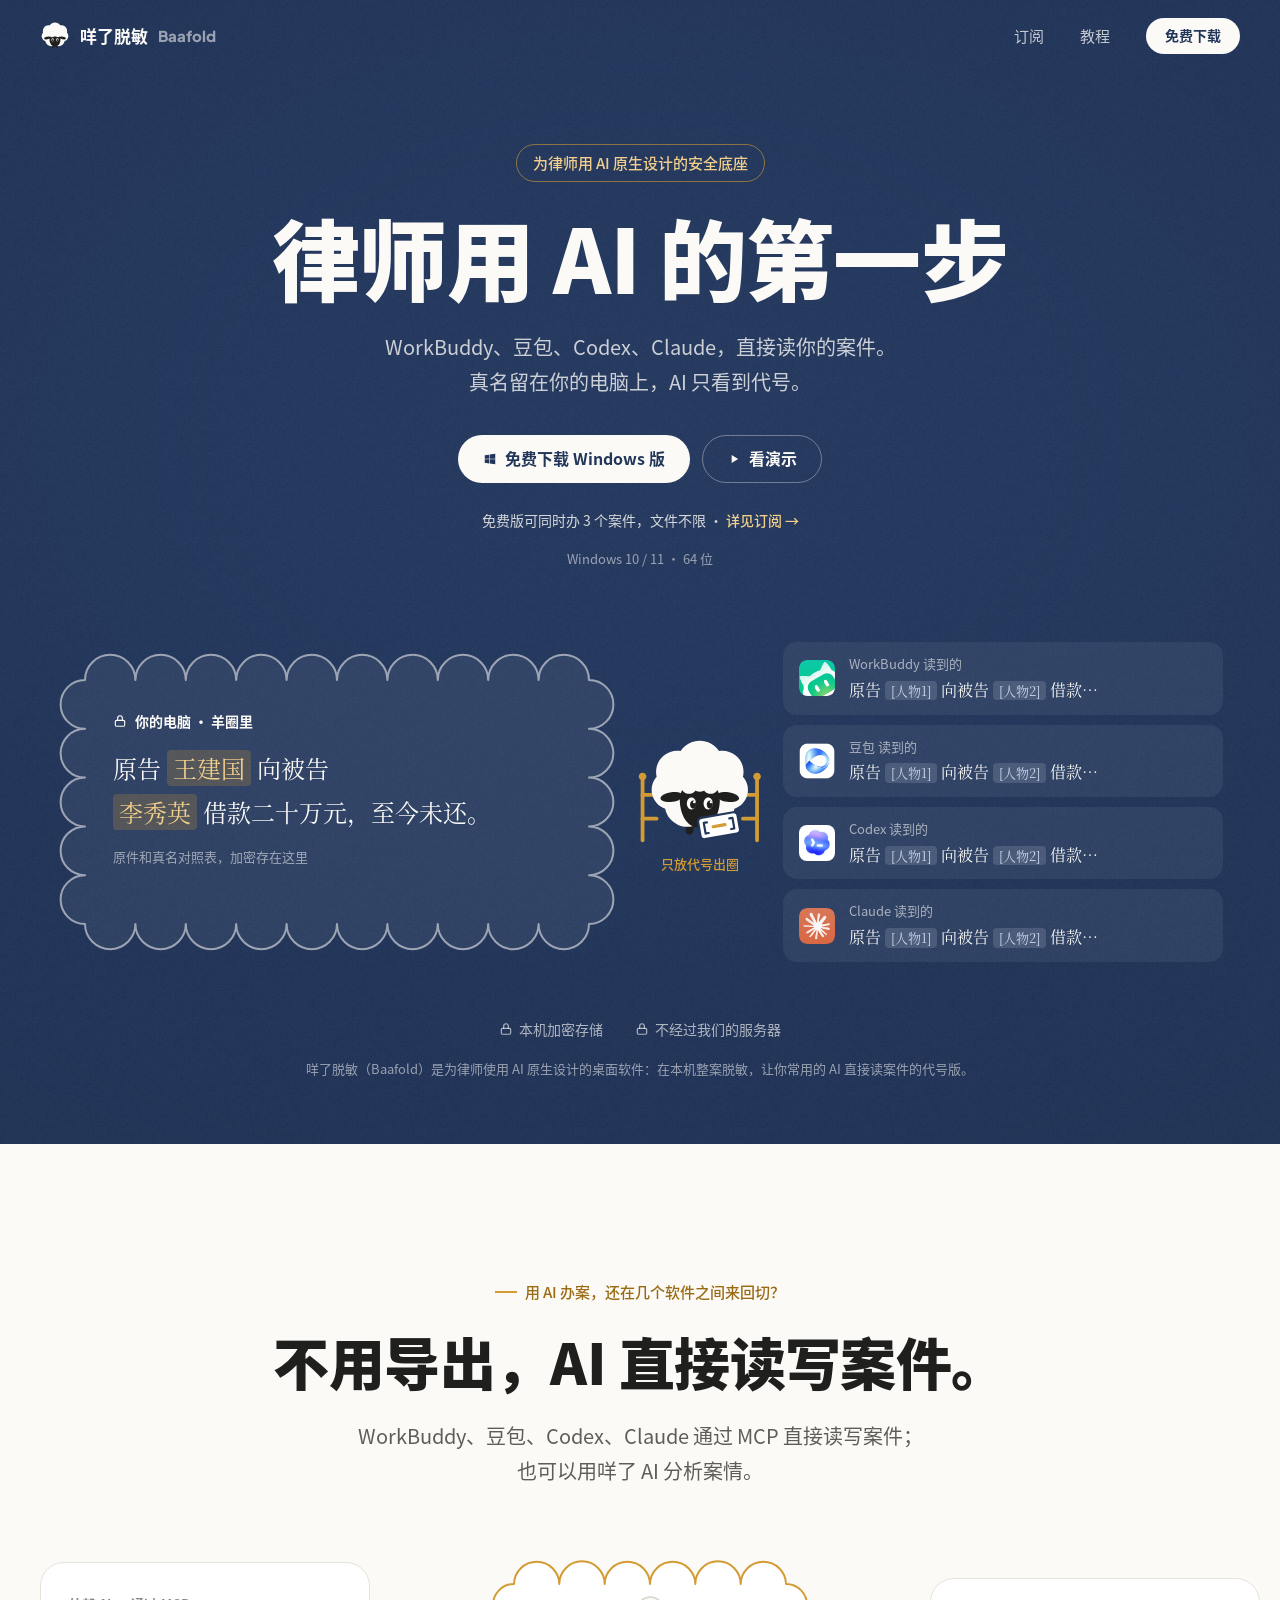
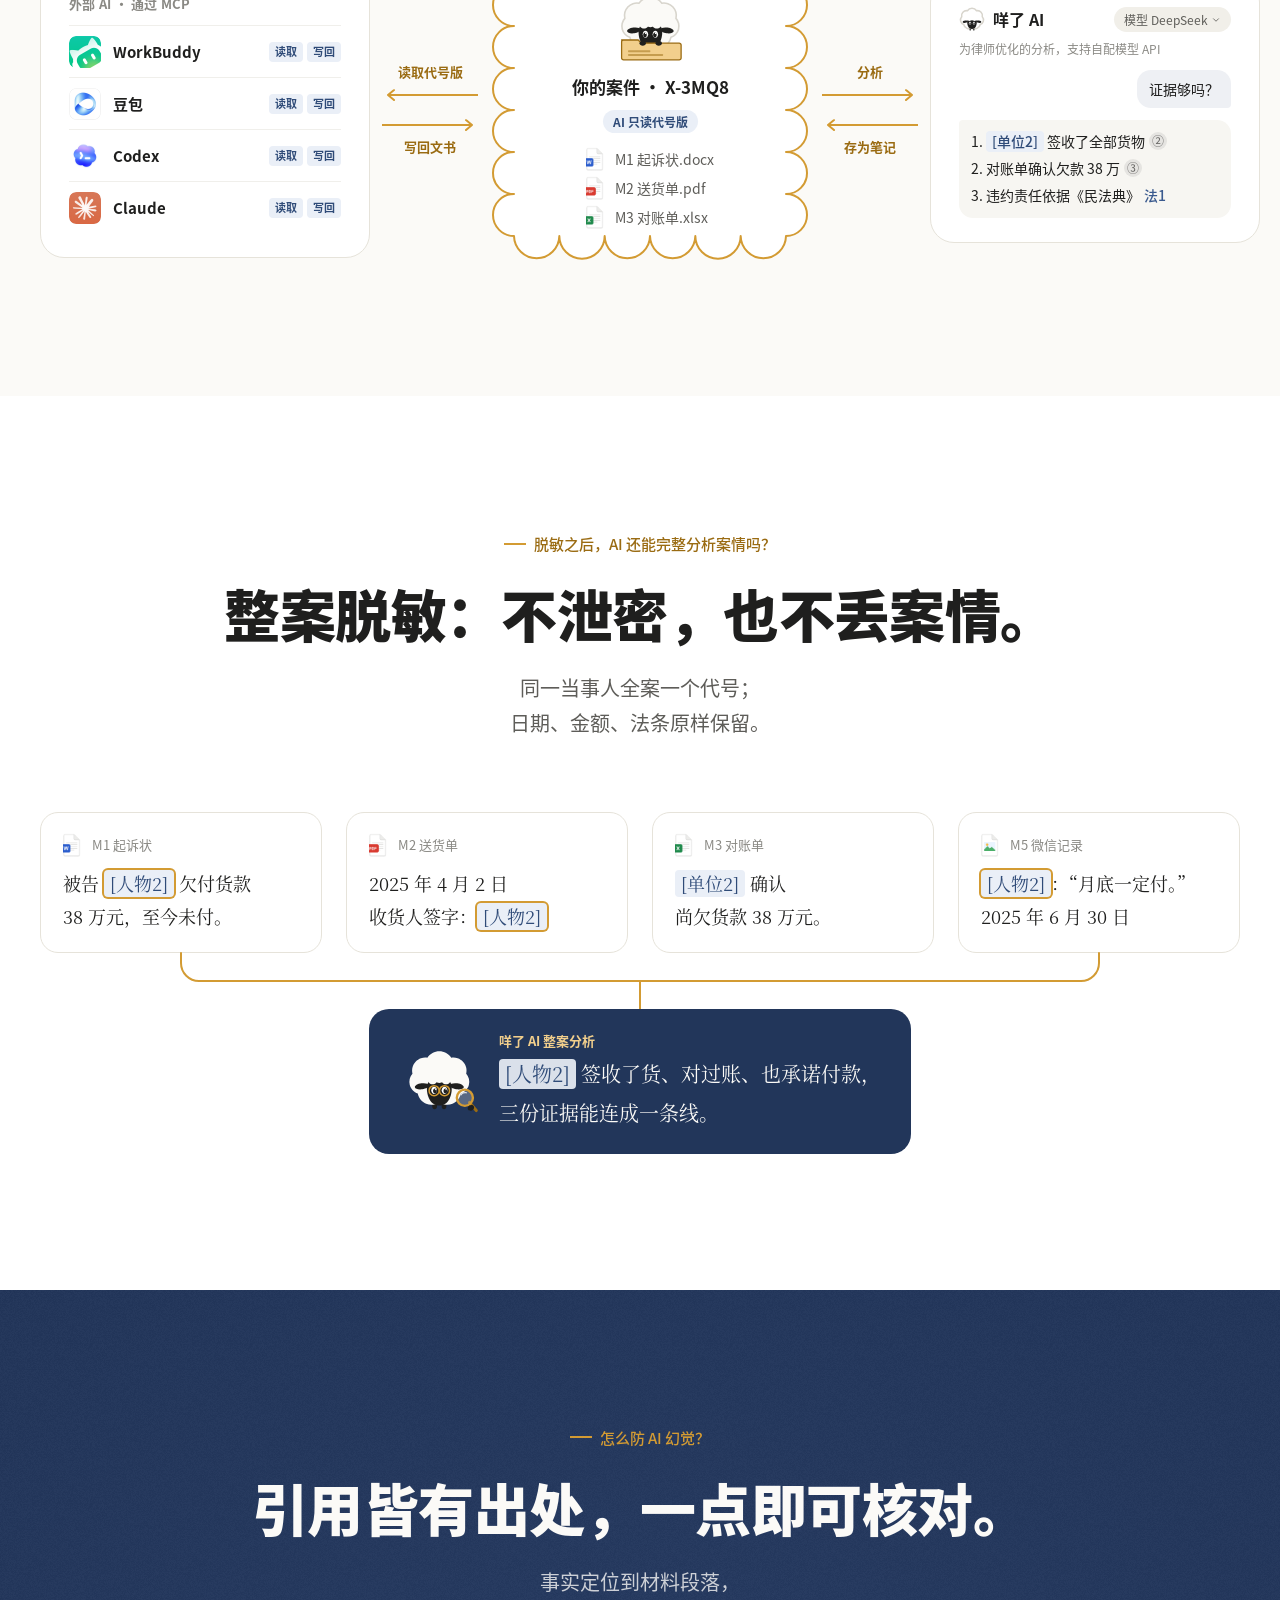
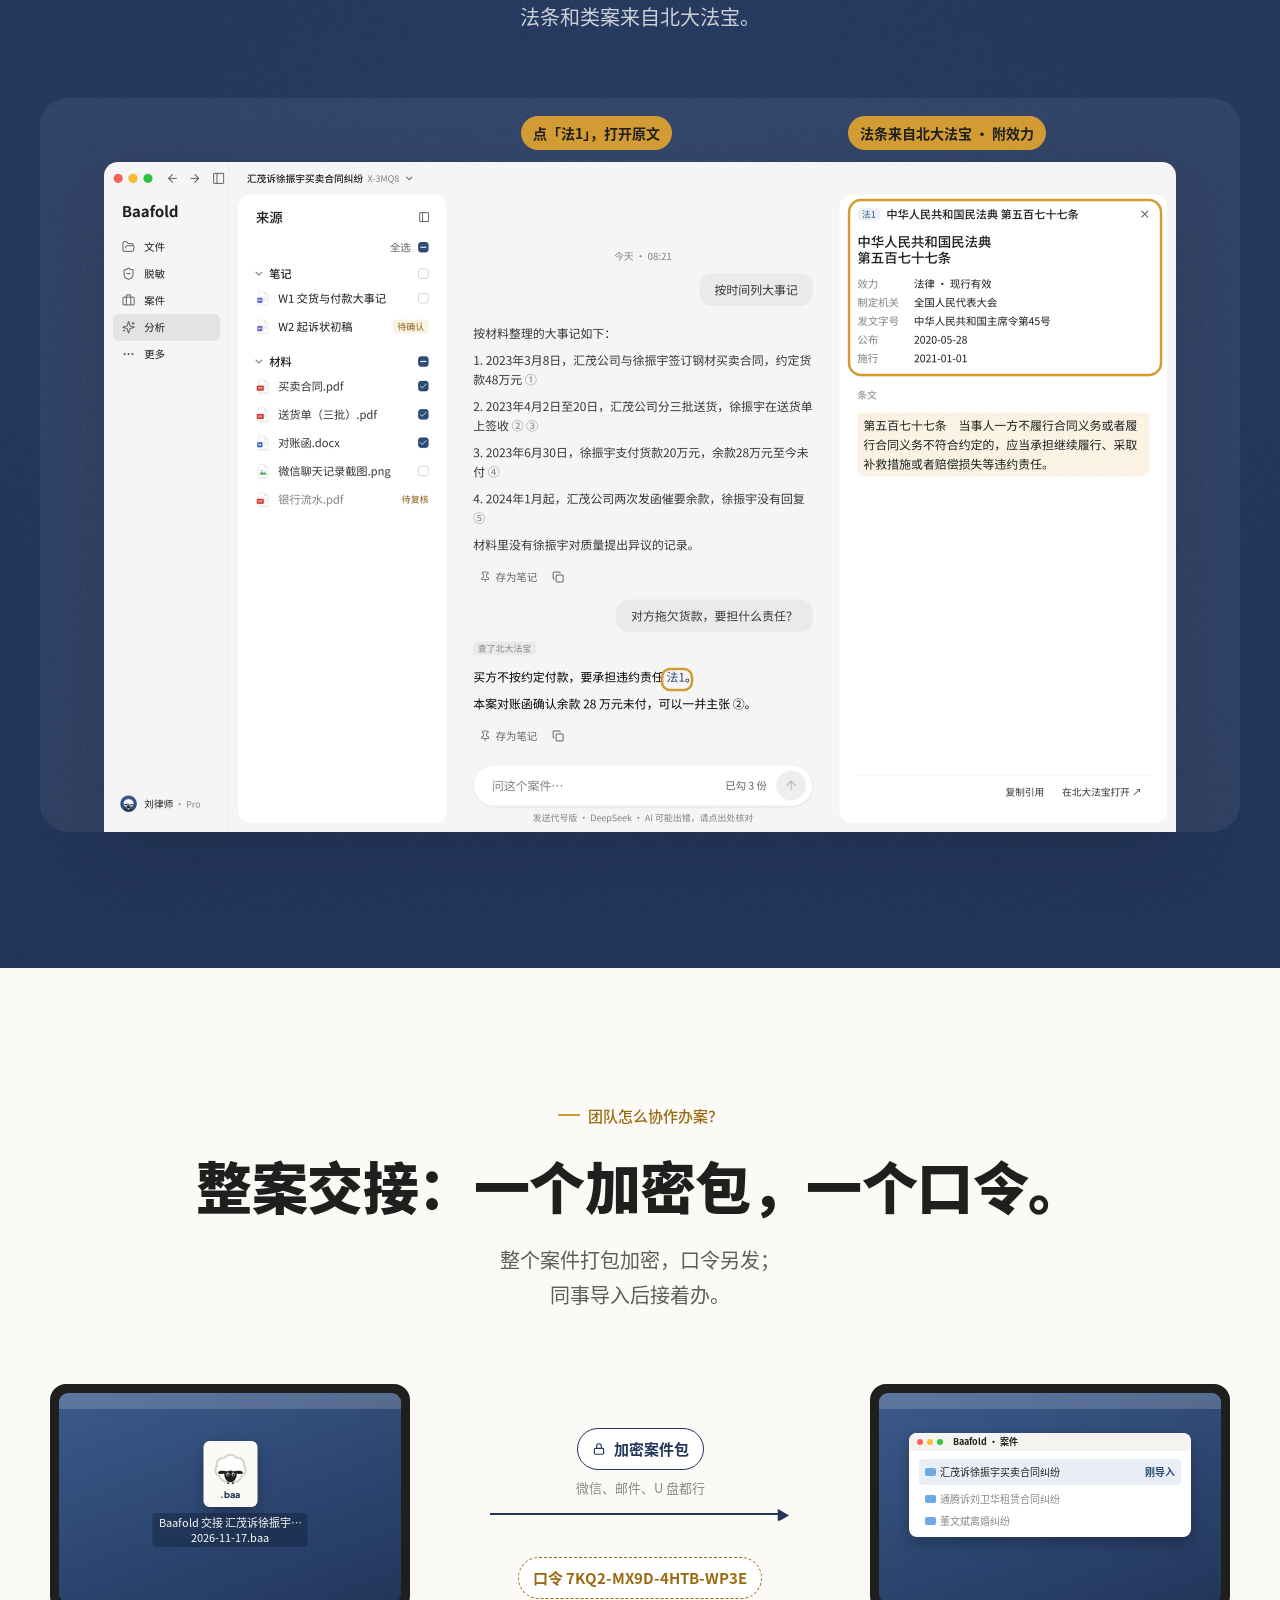
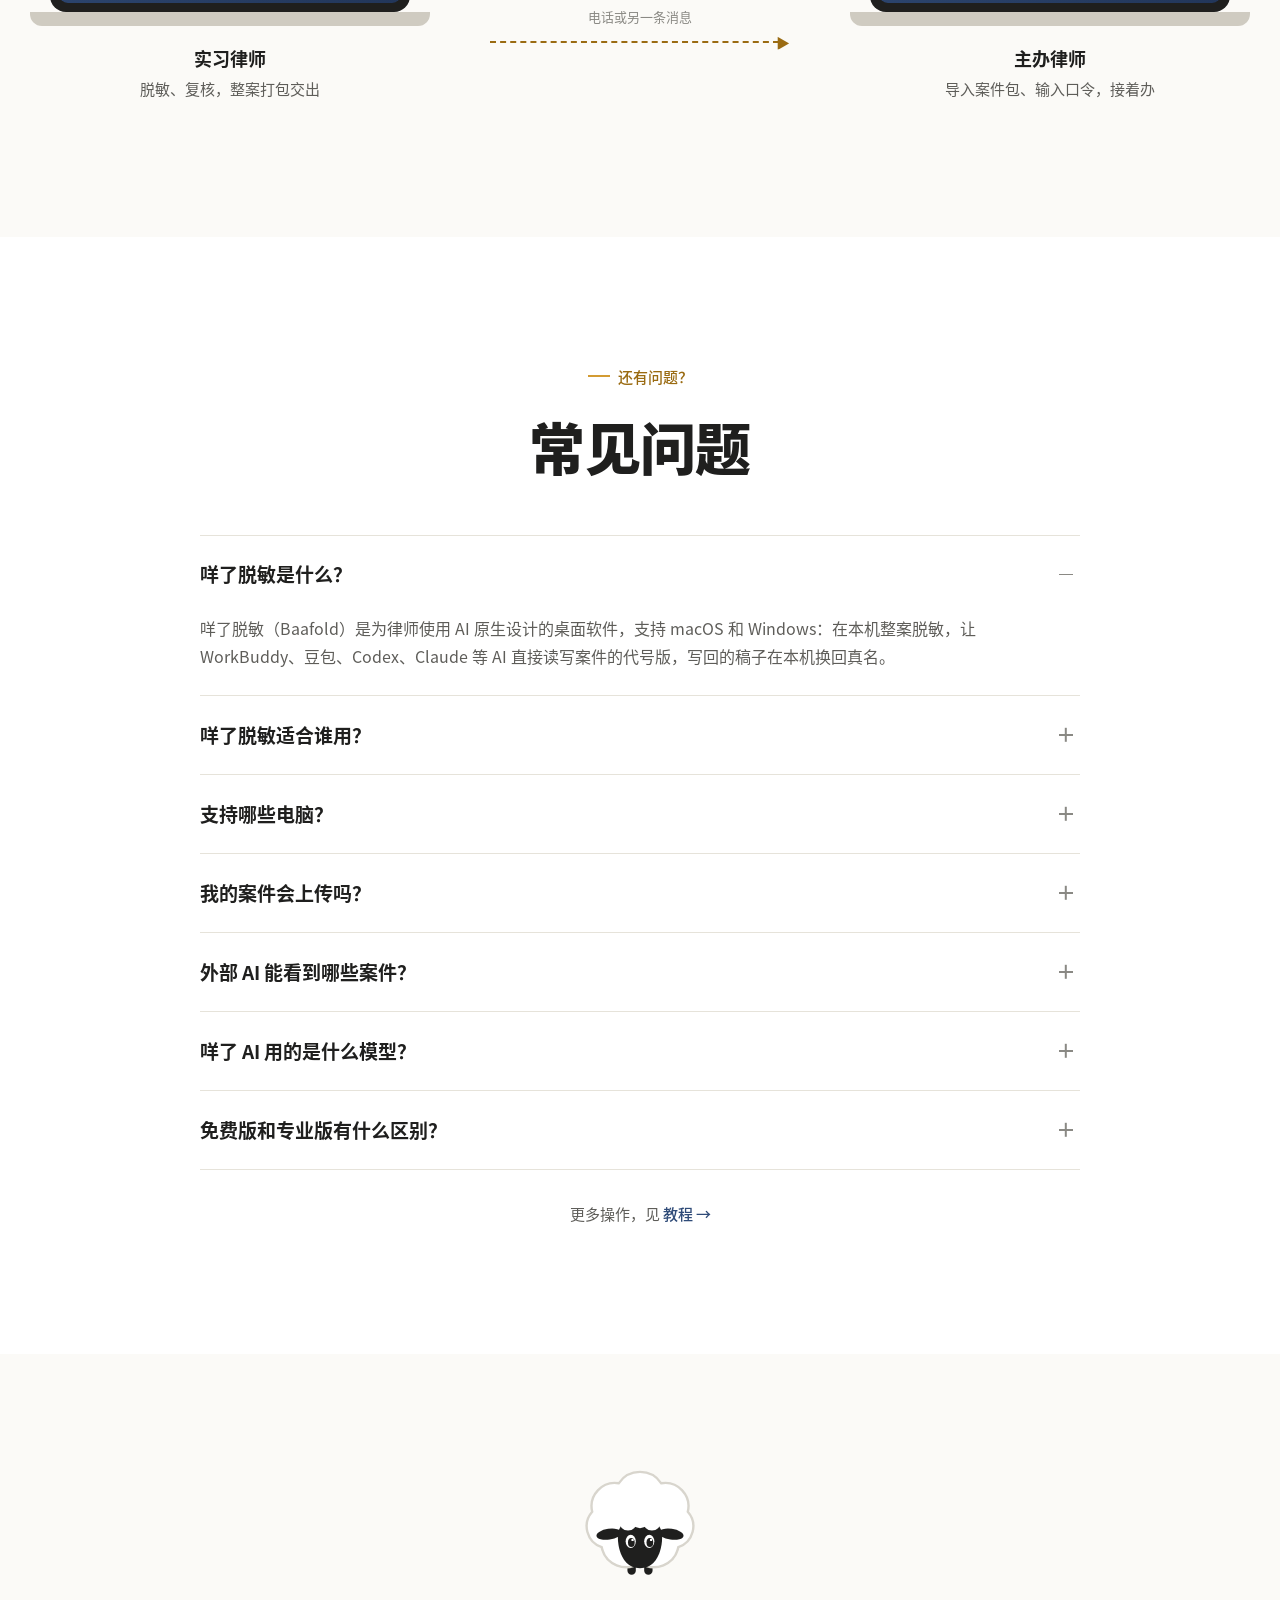
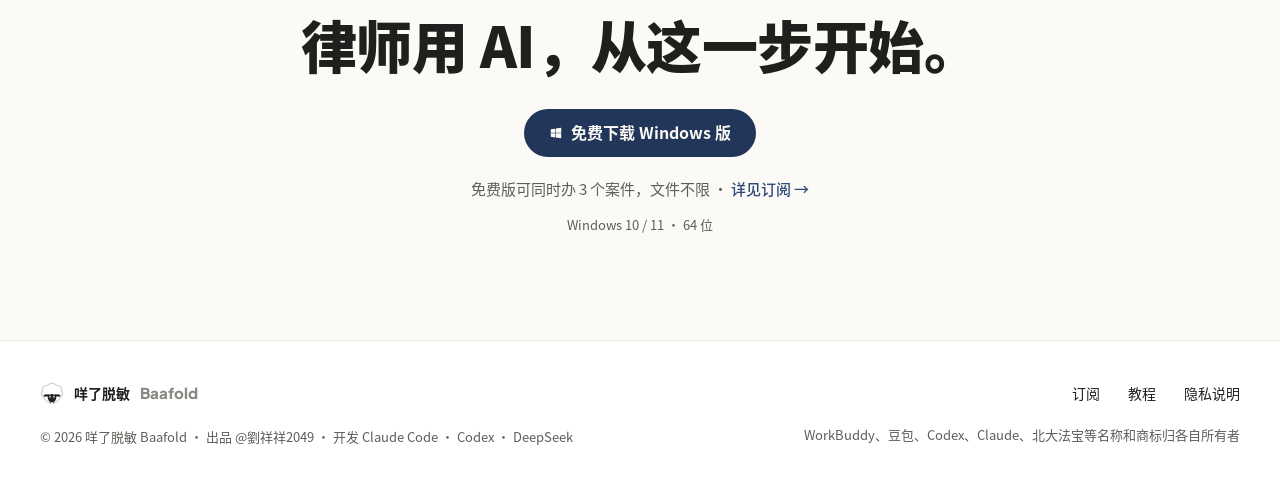
==== commit 9aa60b0d: "发布 v0.1.0（源码 61abcd22）" ====
--- a/index.html
+++ b/index.html
@@ -6,6 +6,7 @@
 <title>咩了脱敏 Baafold｜律师案件脱敏软件，安全地用 AI 办案</title>
 <meta name="description" content="咩了脱敏（Baafold）是律师用的案件材料脱敏软件。在你的电脑上把整案材料里的人名、单位、号码换成代号，再交给 WorkBuddy、豆包、DeepSeek、Claude 等 AI 分析和写作，真名不出电脑。法条引用来自北大法宝。Mac、Windows 都能用，免费版可同时办 3 个案件。">
 <link rel="canonical" href="https://www.baafold.com/">
+<meta name="baidu-site-verification" content="codeva-CCP7Y3hxDf">
 <meta name="keywords" content="律师脱敏软件,案件材料脱敏,法律文书脱敏,判决书脱敏,律师AI工具,律师用AI保密,AI办案,咩了脱敏,Baafold">
 <meta property="og:title" content="咩了脱敏 Baafold｜律师案件脱敏软件，安全地用 AI 办案">
 <meta property="og:description" content="咩了脱敏（Baafold）是律师用的案件材料脱敏软件。在你的电脑上把整案材料里的人名、单位、号码换成代号，再交给 WorkBuddy、豆包、DeepSeek、Claude 等 AI 分析和写作，真名不出电脑。法条引用来自北大法宝。Mac、Windows 都能用，免费版可同时办 3 个案件。">
@@ -27,19 +28,19 @@
 var mob=/iPhone|iPad|iPod|Android|HarmonyOS|Mobile/i.test(u)||(/mac/i.test(p)&&n.maxTouchPoints>1);
 d.setAttribute("data-os",mob?"mobile":/mac/i.test(p)?"mac":"win");
 if(!(window.matchMedia&&matchMedia("(prefers-reduced-motion: reduce)").matches)&&"IntersectionObserver" in window)d.classList.add("anim");})();</script>
-<script type="application/ld+json">{"@context": "https://schema.org", "@type": "SoftwareApplication", "name": "咩了脱敏（Baafold）", "alternateName": "Baafold", "url": "https://www.baafold.com/", "publisher": {"@id": "https://www.baafold.com/#org"}, "applicationCategory": "BusinessApplication", "operatingSystem": "macOS 13+（Apple 芯片）, Windows 11（64 位）", "inLanguage": "zh-CN", "softwareVersion": "0.1.0", "description": "咩了脱敏（Baafold）是律师用的案件材料脱敏软件。在你的电脑上把整案材料里的人名、单位、号码换成代号，再交给 WorkBuddy、豆包、DeepSeek、Claude 等 AI 分析和写作，真名不出电脑。法条引用来自北大法宝。Mac、Windows 都能用，免费版可同时办 3 个案件。", "offers": [{"@type": "Offer", "name": "免费版", "price": "0", "priceCurrency": "CNY"}, {"@type": "Offer", "name": "专业版", "price": "199", "priceCurrency": "CNY", "description": "按年订阅，2026 年 12 月 31 日前开通的创始价"}]}</script>
+<script type="application/ld+json">{"@context": "https://schema.org", "@type": "SoftwareApplication", "name": "咩了脱敏（Baafold）", "alternateName": "Baafold", "url": "https://www.baafold.com/", "publisher": {"@id": "https://www.baafold.com/#org"}, "applicationCategory": "BusinessApplication", "operatingSystem": "macOS 13+（Apple 芯片）, Windows 10 / 11（64 位）", "inLanguage": "zh-CN", "softwareVersion": "0.1.0", "description": "咩了脱敏（Baafold）是律师用的案件材料脱敏软件。在你的电脑上把整案材料里的人名、单位、号码换成代号，再交给 WorkBuddy、豆包、DeepSeek、Claude 等 AI 分析和写作，真名不出电脑。法条引用来自北大法宝。Mac、Windows 都能用，免费版可同时办 3 个案件。", "offers": [{"@type": "Offer", "name": "免费版", "price": "0", "priceCurrency": "CNY"}, {"@type": "Offer", "name": "专业版", "price": "199", "priceCurrency": "CNY", "description": "按年订阅，2026 年 12 月 31 日前开通的创始价"}]}</script>
 <script type="application/ld+json">{"@context": "https://schema.org", "@graph": [{"@type": "WebSite", "@id": "https://www.baafold.com/#website", "url": "https://www.baafold.com/", "name": "咩了脱敏", "alternateName": ["Baafold", "咩了脱敏 Baafold"], "inLanguage": "zh-CN", "publisher": {"@id": "https://www.baafold.com/#org"}}, {"@type": "Organization", "@id": "https://www.baafold.com/#org", "url": "https://www.baafold.com/", "name": "咩了脱敏", "alternateName": "Baafold", "logo": "https://www.baafold.com/assets/icons/apple-touch-icon.png"}]}</script>
-<script type="application/ld+json">{"@context": "https://schema.org", "@type": "FAQPage", "mainEntity": [{"@type": "Question", "name": "咩了脱敏是什么？", "acceptedAnswer": {"@type": "Answer", "text": "咩了脱敏（Baafold）是为律师使用 AI 原生设计的桌面软件，支持 macOS 和 Windows：在本机整案脱敏，让 WorkBuddy、豆包、Codex、Claude 等 AI 直接读写案件的代号版，写回的稿子在本机换回真名。"}}, {"@type": "Question", "name": "咩了脱敏适合谁用？", "acceptedAnswer": {"@type": "Answer", "text": "想用 AI 办案、又不能让当事人信息外流的律师和律所团队。一个人办案用免费版就够；同时办的案件多于 3 个，再升级专业版。"}}, {"@type": "Question", "name": "支持哪些电脑？", "acceptedAnswer": {"@type": "Answer", "text": "Mac 需要 Apple 芯片、macOS 13 及以上；Windows 需要 Windows 11 64 位。手机和平板装不了。"}}, {"@type": "Question", "name": "我的案件会上传吗？", "acceptedAnswer": {"@type": "Answer", "text": "不会。原件和真名对照表加密存在你的电脑上，不经过我们的服务器；AI 只读到代号。"}}, {"@type": "Question", "name": "外部 AI 能看到哪些案件？", "acceptedAnswer": {"@type": "Answer", "text": "每个案件一个开关。打开后 AI 才能读写这个案件的代号版，写回的内容等你确认。"}}, {"@type": "Question", "name": "咩了 AI 用的是什么模型？", "acceptedAnswer": {"@type": "Answer", "text": "支持自配模型 API，目前接入 DeepSeek。请求直接发往模型服务商，内容是代号版。"}}, {"@type": "Question", "name": "免费版和专业版有什么区别？", "acceptedAnswer": {"@type": "Answer", "text": "功能一样，不用注册。免费版可同时办 3 个案件，文件不限，办完删掉就空出名额；案件多了再升级专业版：¥199/年（2026 年 12 月 31 日前开通的创始价，之后 ¥399/年），不自动续费。"}}]}</script>
+<script type="application/ld+json">{"@context": "https://schema.org", "@type": "FAQPage", "mainEntity": [{"@type": "Question", "name": "咩了脱敏是什么？", "acceptedAnswer": {"@type": "Answer", "text": "咩了脱敏（Baafold）是为律师使用 AI 原生设计的桌面软件，支持 macOS 和 Windows：在本机整案脱敏，让 WorkBuddy、豆包、Codex、Claude 等 AI 直接读写案件的代号版，写回的稿子在本机换回真名。"}}, {"@type": "Question", "name": "咩了脱敏适合谁用？", "acceptedAnswer": {"@type": "Answer", "text": "想用 AI 办案、又不能让当事人信息外流的律师和律所团队。一个人办案用免费版就够；同时办的案件多于 3 个，再升级专业版。"}}, {"@type": "Question", "name": "支持哪些电脑？", "acceptedAnswer": {"@type": "Answer", "text": "Mac 需要 Apple 芯片、macOS 13 及以上；Windows 需要 Windows 10 或 11（64 位）。手机和平板装不了。"}}, {"@type": "Question", "name": "我的案件会上传吗？", "acceptedAnswer": {"@type": "Answer", "text": "不会。原件和真名对照表加密存在你的电脑上，不经过我们的服务器；AI 只读到代号。"}}, {"@type": "Question", "name": "外部 AI 能看到哪些案件？", "acceptedAnswer": {"@type": "Answer", "text": "每个案件一个开关。打开后 AI 才能读写这个案件的代号版，写回的内容等你确认。"}}, {"@type": "Question", "name": "咩了 AI 用的是什么模型？", "acceptedAnswer": {"@type": "Answer", "text": "支持自配模型 API，目前接入 DeepSeek。请求直接发往模型服务商，内容是代号版。"}}, {"@type": "Question", "name": "免费版和专业版有什么区别？", "acceptedAnswer": {"@type": "Answer", "text": "功能一样，不用注册。免费版可同时办 3 个案件，文件不限，办完删掉就空出名额；案件多了再升级专业版：¥199/年（2026 年 12 月 31 日前开通的创始价，之后 ¥399/年），不自动续费。"}}]}</script>
 
 </head>
 <body class="page-home">
 <header class="topbar is-top" data-topbar data-tone="dark">
   <div class="wrap topbar__in">
     <a class="brand" href="index.html" aria-label="咩了脱敏首页"><svg xmlns="http://www.w3.org/2000/svg" width="30" height="29" aria-hidden="true" focusable="false" class="brand__sheep brand__sheep--d" viewBox="20 12 200 194"><rect x="99.0" y="168" width="14" height="26" rx="7.0" fill="#1F1F1E"/><rect x="127.0" y="168" width="14" height="26" rx="7.0" fill="#1F1F1E"/><path d="M155.58,40.93 A38.99,38.99 0 0 1 199.94,88.42 A36.78,36.78 0 0 1 184.11,147.64 A41.59,41.59 0 0 1 120.00,174.00 A41.59,41.59 0 0 1 55.89,147.64 A36.78,36.78 0 0 1 40.06,88.42 A38.99,38.99 0 0 1 84.42,40.93 A42.69,42.69 0 0 1 155.58,40.93 Z" fill="#FBFAF7" /><g transform="translate(0 0)"><ellipse cx="68.00" cy="126.00" rx="21.00" ry="9.00" fill="#1F1F1E" transform="rotate(-8 68.00 126.00)" /><ellipse cx="172.00" cy="126.00" rx="21.00" ry="9.00" fill="#1F1F1E" transform="rotate(8 172.00 126.00)" /><path d="M120.00,101.00 C151.08,101.00 157.00,115.76 157.00,132.16 C157.00,151.84 148.08,183.00 120.00,183.00 C91.92,183.00 83.00,151.84 83.00,132.16 C83.00,115.76 88.92,101.00 120.00,101.00 Z" fill="#1F1F1E"/><circle cx="100.00" cy="105.00" r="15.00" fill="#FBFAF7" /><circle cx="120.00" cy="99.00" r="17.00" fill="#FBFAF7" /><circle cx="140.00" cy="105.00" r="15.00" fill="#FBFAF7" /><ellipse cx="104.50" cy="138.00" rx="8.50" ry="11.00" fill="#FFFFFF" transform="rotate(0 104.50 138.00)" /><ellipse cx="105.52" cy="139.98" rx="5.61" ry="7.62" fill="#1F1F1E" transform="rotate(0 105.52 139.98)" /><circle cx="107.56" cy="135.58" r="2.04" fill="#FFFFFF" /><ellipse cx="135.50" cy="138.00" rx="8.50" ry="11.00" fill="#FFFFFF" transform="rotate(0 135.50 138.00)" /><ellipse cx="136.52" cy="139.98" rx="5.61" ry="7.62" fill="#1F1F1E" transform="rotate(0 136.52 139.98)" /><circle cx="138.56" cy="135.58" r="2.04" fill="#FFFFFF" /></g></svg><svg xmlns="http://www.w3.org/2000/svg" width="30" height="29" aria-hidden="true" focusable="false" class="brand__sheep brand__sheep--l" viewBox="20 12 200 194"><rect x="99.0" y="168" width="14" height="26" rx="7.0" fill="#1F1F1E"/><rect x="127.0" y="168" width="14" height="26" rx="7.0" fill="#1F1F1E"/><path d="M155.58,40.93 A38.99,38.99 0 0 1 199.94,88.42 A36.78,36.78 0 0 1 184.11,147.64 A41.59,41.59 0 0 1 120.00,174.00 A41.59,41.59 0 0 1 55.89,147.64 A36.78,36.78 0 0 1 40.06,88.42 A38.99,38.99 0 0 1 84.42,40.93 A42.69,42.69 0 0 1 155.58,40.93 Z" fill="#FFFFFF" stroke="#D8D5CD" stroke-width="12" /><g transform="translate(0 0)"><ellipse cx="68.00" cy="126.00" rx="21.00" ry="9.00" fill="#1F1F1E" transform="rotate(-8 68.00 126.00)" /><ellipse cx="172.00" cy="126.00" rx="21.00" ry="9.00" fill="#1F1F1E" transform="rotate(8 172.00 126.00)" /><path d="M120.00,101.00 C151.08,101.00 157.00,115.76 157.00,132.16 C157.00,151.84 148.08,183.00 120.00,183.00 C91.92,183.00 83.00,151.84 83.00,132.16 C83.00,115.76 88.92,101.00 120.00,101.00 Z" fill="#1F1F1E"/><circle cx="100.00" cy="105.00" r="15.00" fill="#FFFFFF" /><circle cx="120.00" cy="99.00" r="17.00" fill="#FFFFFF" /><circle cx="140.00" cy="105.00" r="15.00" fill="#FFFFFF" /><ellipse cx="104.50" cy="138.00" rx="8.50" ry="11.00" fill="#FFFFFF" transform="rotate(0 104.50 138.00)" /><ellipse cx="105.52" cy="139.98" rx="5.61" ry="7.62" fill="#1F1F1E" transform="rotate(0 105.52 139.98)" /><circle cx="107.56" cy="135.58" r="2.04" fill="#FFFFFF" /><ellipse cx="135.50" cy="138.00" rx="8.50" ry="11.00" fill="#FFFFFF" transform="rotate(0 135.50 138.00)" /><ellipse cx="136.52" cy="139.98" rx="5.61" ry="7.62" fill="#1F1F1E" transform="rotate(0 136.52 139.98)" /><circle cx="138.56" cy="135.58" r="2.04" fill="#FFFFFF" /></g></svg><span class="brand__zh">咩了脱敏</span><span class="brand__en">Baafold</span></a>
-    <nav class="topbar__nav" aria-label="主菜单"><a class="nav-link" href="pricing.html">订阅</a><a class="nav-link" href="guide/index.html">教程</a><a class="btn btn--light btn--sm os os-mac" href="#qr" data-qr aria-haspopup="dialog">免费下载</a><a class="btn btn--light btn--sm os os-win" href="#qr" data-qr aria-haspopup="dialog">免费下载</a><a class="btn btn--light btn--sm os os-any" href="#qr" data-qr aria-haspopup="dialog">免费下载</a></nav>
+    <nav class="topbar__nav" aria-label="主菜单"><a class="nav-link" href="pricing.html">订阅</a><a class="nav-link" href="guide/index.html">教程</a><a class="btn btn--light btn--sm os os-mac" href="https://www.baafold.com/download/mac?v=0.1.0">免费下载</a><a class="btn btn--light btn--sm os os-win" href="https://www.baafold.com/download/win?v=0.1.0">免费下载</a><a class="btn btn--light btn--sm os os-any" href="#qr" data-qr aria-haspopup="dialog">免费下载</a></nav>
     <button class="menu-btn" type="button" aria-label="打开菜单" aria-expanded="false" aria-controls="m-menu" data-menu><svg class="ico" width="22" height="22" viewBox="0 0 24 24" fill="none" stroke="currentColor" stroke-width="2" stroke-linecap="round" stroke-linejoin="round" aria-hidden="true" focusable="false"><path d="M4 7h16M4 12h16M4 17h16"/></svg></button>
   </div>
-  <nav class="m-menu" id="m-menu" aria-label="主菜单" hidden><a class="nav-link" href="pricing.html">订阅</a><a class="nav-link" href="guide/index.html">教程</a><a class="btn btn--light btn--block os os-mac" href="#qr" data-qr aria-haspopup="dialog"><svg class="ico" width="15" height="15" viewBox="0 0 24 24" fill="currentColor" aria-hidden="true" focusable="false"><path d="M16.4 12.6c0-2.4 2-3.6 2.1-3.7-1.2-1.7-3-1.9-3.6-2-1.5-.2-3 .9-3.8.9-.8 0-2-.9-3.3-.9-1.7 0-3.3 1-4.2 2.5-1.8 3.1-.5 7.7 1.3 10.2.9 1.2 1.9 2.6 3.2 2.6 1.3-.1 1.8-.8 3.3-.8s2 .8 3.3.8c1.4 0 2.3-1.3 3.1-2.5 1-1.4 1.4-2.8 1.4-2.9 0 0-2.7-1-2.8-4.2zM14 5.3c.7-.8 1.2-2 1-3.1-1 0-2.2.7-2.9 1.5-.6.7-1.2 1.9-1 3 1.1.1 2.2-.6 2.9-1.4z"/></svg>免费下载 Mac 版</a><a class="btn btn--light btn--block os os-win" href="#qr" data-qr aria-haspopup="dialog"><svg class="ico" width="14" height="14" viewBox="0 0 24 24" fill="currentColor" aria-hidden="true" focusable="false"><path d="M3 5.5l7.5-1v7H3zM11.5 4.4L21 3v8.5h-9.5zM3 12.5h7.5v7L3 18.5zM11.5 12.5H21V21l-9.5-1.3z"/></svg>免费下载 Windows 版</a><a class="btn btn--light btn--block os os-any" href="#qr" data-qr aria-haspopup="dialog">免费下载</a></nav>
+  <nav class="m-menu" id="m-menu" aria-label="主菜单" hidden><a class="nav-link" href="pricing.html">订阅</a><a class="nav-link" href="guide/index.html">教程</a><a class="btn btn--light btn--block os os-mac" href="https://www.baafold.com/download/mac?v=0.1.0"><svg class="ico" width="15" height="15" viewBox="0 0 24 24" fill="currentColor" aria-hidden="true" focusable="false"><path d="M16.4 12.6c0-2.4 2-3.6 2.1-3.7-1.2-1.7-3-1.9-3.6-2-1.5-.2-3 .9-3.8.9-.8 0-2-.9-3.3-.9-1.7 0-3.3 1-4.2 2.5-1.8 3.1-.5 7.7 1.3 10.2.9 1.2 1.9 2.6 3.2 2.6 1.3-.1 1.8-.8 3.3-.8s2 .8 3.3.8c1.4 0 2.3-1.3 3.1-2.5 1-1.4 1.4-2.8 1.4-2.9 0 0-2.7-1-2.8-4.2zM14 5.3c.7-.8 1.2-2 1-3.1-1 0-2.2.7-2.9 1.5-.6.7-1.2 1.9-1 3 1.1.1 2.2-.6 2.9-1.4z"/></svg>免费下载 Mac 版</a><a class="btn btn--light btn--block os os-win" href="https://www.baafold.com/download/win?v=0.1.0"><svg class="ico" width="14" height="14" viewBox="0 0 24 24" fill="currentColor" aria-hidden="true" focusable="false"><path d="M3 5.5l7.5-1v7H3zM11.5 4.4L21 3v8.5h-9.5zM3 12.5h7.5v7L3 18.5zM11.5 12.5H21V21l-9.5-1.3z"/></svg>免费下载 Windows 版</a><a class="btn btn--light btn--block os os-any" href="#qr" data-qr aria-haspopup="dialog">免费下载</a></nav>
 </header>
 <main id="main">
 
@@ -50,11 +51,11 @@
     <h1 class="h1" id="hero-title">律师用 AI 的<br class="m-br">第一步</h1>
     <p class="lead lead--dark">WorkBuddy、豆包、Codex、Claude，<br class="m-br">直接读你的案件。<br>真名留在你的电脑上，AI 只看到代号。</p>
     <div class="hero__cta">
-      <a class="btn btn--light os os-mac" href="#qr" data-qr aria-haspopup="dialog"><svg class="ico" width="15" height="15" viewBox="0 0 24 24" fill="currentColor" aria-hidden="true" focusable="false"><path d="M16.4 12.6c0-2.4 2-3.6 2.1-3.7-1.2-1.7-3-1.9-3.6-2-1.5-.2-3 .9-3.8.9-.8 0-2-.9-3.3-.9-1.7 0-3.3 1-4.2 2.5-1.8 3.1-.5 7.7 1.3 10.2.9 1.2 1.9 2.6 3.2 2.6 1.3-.1 1.8-.8 3.3-.8s2 .8 3.3.8c1.4 0 2.3-1.3 3.1-2.5 1-1.4 1.4-2.8 1.4-2.9 0 0-2.7-1-2.8-4.2zM14 5.3c.7-.8 1.2-2 1-3.1-1 0-2.2.7-2.9 1.5-.6.7-1.2 1.9-1 3 1.1.1 2.2-.6 2.9-1.4z"/></svg>免费下载 Mac 版</a><a class="btn btn--light os os-win" href="#qr" data-qr aria-haspopup="dialog"><svg class="ico" width="14" height="14" viewBox="0 0 24 24" fill="currentColor" aria-hidden="true" focusable="false"><path d="M3 5.5l7.5-1v7H3zM11.5 4.4L21 3v8.5h-9.5zM3 12.5h7.5v7L3 18.5zM11.5 12.5H21V21l-9.5-1.3z"/></svg>免费下载 Windows 版</a><a class="btn btn--light os os-any" href="#qr" data-qr aria-haspopup="dialog">免费下载</a>
+      <a class="btn btn--light os os-mac" href="https://www.baafold.com/download/mac?v=0.1.0"><svg class="ico" width="15" height="15" viewBox="0 0 24 24" fill="currentColor" aria-hidden="true" focusable="false"><path d="M16.4 12.6c0-2.4 2-3.6 2.1-3.7-1.2-1.7-3-1.9-3.6-2-1.5-.2-3 .9-3.8.9-.8 0-2-.9-3.3-.9-1.7 0-3.3 1-4.2 2.5-1.8 3.1-.5 7.7 1.3 10.2.9 1.2 1.9 2.6 3.2 2.6 1.3-.1 1.8-.8 3.3-.8s2 .8 3.3.8c1.4 0 2.3-1.3 3.1-2.5 1-1.4 1.4-2.8 1.4-2.9 0 0-2.7-1-2.8-4.2zM14 5.3c.7-.8 1.2-2 1-3.1-1 0-2.2.7-2.9 1.5-.6.7-1.2 1.9-1 3 1.1.1 2.2-.6 2.9-1.4z"/></svg>免费下载 Mac 版</a><a class="btn btn--light os os-win" href="https://www.baafold.com/download/win?v=0.1.0"><svg class="ico" width="14" height="14" viewBox="0 0 24 24" fill="currentColor" aria-hidden="true" focusable="false"><path d="M3 5.5l7.5-1v7H3zM11.5 4.4L21 3v8.5h-9.5zM3 12.5h7.5v7L3 18.5zM11.5 12.5H21V21l-9.5-1.3z"/></svg>免费下载 Windows 版</a><a class="btn btn--light os os-any" href="#qr" data-qr aria-haspopup="dialog">免费下载</a>
       <button class="btn btn--ghost" type="button" data-demo aria-haspopup="dialog"><svg class="ico" width="14" height="14" viewBox="0 0 24 24" fill="currentColor" aria-hidden="true" focusable="false"><path d="M8 5v14l11-7z"/></svg>看演示</button>
     </div>
     <p class="hero__quota">免费版可同时办 3 个案件，文件不限 · <a class="text-link text-link--amber" href="pricing.html">详见订阅 →</a></p>
-    <p class="hero__ver os os-mac">Apple 芯片 · macOS 13 及以上</p><p class="hero__ver os os-win">Windows 11 · 64 位</p><p class="hero__ver os os-any">macOS / Windows</p>
+    <p class="hero__ver os os-mac">Apple 芯片 · macOS 13 及以上</p><p class="hero__ver os os-win">Windows 10 / 11 · 64 位</p><p class="hero__ver os os-any">macOS / Windows</p>
 
     <div class="hero-fig v-pc" aria-hidden="true">
       <div class="hero-pen">
@@ -419,7 +420,7 @@
     <div class="faq">
 <details class="qa" open><summary><span>咩了脱敏是什么？</span><i class="qa__sign" aria-hidden="true"></i></summary><div class="qa__a"><p>咩了脱敏（Baafold）是为律师使用 AI 原生设计的桌面软件，支持 macOS 和 Windows：在本机整案脱敏，让 WorkBuddy、豆包、Codex、Claude 等 AI 直接读写案件的代号版，写回的稿子在本机换回真名。</p></div></details>
 <details class="qa"><summary><span>咩了脱敏适合谁用？</span><i class="qa__sign" aria-hidden="true"></i></summary><div class="qa__a"><p>想用 AI 办案、又不能让当事人信息外流的律师和律所团队。一个人办案用免费版就够；同时办的案件多于 3 个，再升级专业版。</p></div></details>
-<details class="qa"><summary><span>支持哪些电脑？</span><i class="qa__sign" aria-hidden="true"></i></summary><div class="qa__a"><p>Mac 需要 Apple 芯片、macOS 13 及以上；Windows 需要 Windows 11 64 位。手机和平板装不了。</p></div></details>
+<details class="qa"><summary><span>支持哪些电脑？</span><i class="qa__sign" aria-hidden="true"></i></summary><div class="qa__a"><p>Mac 需要 Apple 芯片、macOS 13 及以上；Windows 需要 Windows 10 或 11（64 位）。手机和平板装不了。</p></div></details>
 <details class="qa"><summary><span>我的案件会上传吗？</span><i class="qa__sign" aria-hidden="true"></i></summary><div class="qa__a"><p>不会。原件和真名对照表加密存在你的电脑上，不经过我们的服务器；AI 只读到代号。</p></div></details>
 <details class="qa"><summary><span>外部 AI 能看到哪些案件？</span><i class="qa__sign" aria-hidden="true"></i></summary><div class="qa__a"><p>每个案件一个开关。打开后 AI 才能读写这个案件的代号版，写回的内容等你确认。</p></div></details>
 <details class="qa"><summary><span>咩了 AI 用的是什么模型？</span><i class="qa__sign" aria-hidden="true"></i></summary><div class="qa__a"><p>支持自配模型 API，目前接入 DeepSeek。请求直接发往模型服务商，内容是代号版。</p></div></details>
@@ -434,9 +435,9 @@
   <div class="wrap screen__in">
     <svg xmlns="http://www.w3.org/2000/svg" width="120" height="116" aria-hidden="true" focusable="false" class="end-sheep" viewBox="20 12 200 194"><rect x="99.0" y="168" width="14" height="26" rx="7.0" fill="#1F1F1E"/><rect x="127.0" y="168" width="14" height="26" rx="7.0" fill="#1F1F1E"/><path d="M155.58,40.93 A38.99,38.99 0 0 1 199.94,88.42 A36.78,36.78 0 0 1 184.11,147.64 A41.59,41.59 0 0 1 120.00,174.00 A41.59,41.59 0 0 1 55.89,147.64 A36.78,36.78 0 0 1 40.06,88.42 A38.99,38.99 0 0 1 84.42,40.93 A42.69,42.69 0 0 1 155.58,40.93 Z" fill="#FFFFFF" stroke="#D8D5CD" stroke-width="4" /><g transform="translate(0 0)"><ellipse cx="68.00" cy="126.00" rx="21.00" ry="9.00" fill="#1F1F1E" transform="rotate(-8 68.00 126.00)" /><ellipse cx="172.00" cy="126.00" rx="21.00" ry="9.00" fill="#1F1F1E" transform="rotate(8 172.00 126.00)" /><path d="M120.00,101.00 C151.08,101.00 157.00,115.76 157.00,132.16 C157.00,151.84 148.08,183.00 120.00,183.00 C91.92,183.00 83.00,151.84 83.00,132.16 C83.00,115.76 88.92,101.00 120.00,101.00 Z" fill="#1F1F1E"/><circle cx="100.00" cy="105.00" r="15.00" fill="#FFFFFF" /><circle cx="120.00" cy="99.00" r="17.00" fill="#FFFFFF" /><circle cx="140.00" cy="105.00" r="15.00" fill="#FFFFFF" /><ellipse cx="104.50" cy="138.00" rx="8.50" ry="11.00" fill="#FFFFFF" transform="rotate(0 104.50 138.00)" /><ellipse cx="105.52" cy="139.98" rx="5.61" ry="7.62" fill="#1F1F1E" transform="rotate(0 105.52 139.98)" /><circle cx="107.56" cy="135.58" r="2.04" fill="#FFFFFF" /><ellipse cx="135.50" cy="138.00" rx="8.50" ry="11.00" fill="#FFFFFF" transform="rotate(0 135.50 138.00)" /><ellipse cx="136.52" cy="139.98" rx="5.61" ry="7.62" fill="#1F1F1E" transform="rotate(0 136.52 139.98)" /><circle cx="138.56" cy="135.58" r="2.04" fill="#FFFFFF" /></g></svg>
     <h2 class="h2" id="s6">律师用 AI，<br class="m-br">从这一步开始。</h2>
-    <div class="end__cta"><a class="btn btn--dark os os-mac" href="#qr" data-qr aria-haspopup="dialog"><svg class="ico" width="15" height="15" viewBox="0 0 24 24" fill="currentColor" aria-hidden="true" focusable="false"><path d="M16.4 12.6c0-2.4 2-3.6 2.1-3.7-1.2-1.7-3-1.9-3.6-2-1.5-.2-3 .9-3.8.9-.8 0-2-.9-3.3-.9-1.7 0-3.3 1-4.2 2.5-1.8 3.1-.5 7.7 1.3 10.2.9 1.2 1.9 2.6 3.2 2.6 1.3-.1 1.8-.8 3.3-.8s2 .8 3.3.8c1.4 0 2.3-1.3 3.1-2.5 1-1.4 1.4-2.8 1.4-2.9 0 0-2.7-1-2.8-4.2zM14 5.3c.7-.8 1.2-2 1-3.1-1 0-2.2.7-2.9 1.5-.6.7-1.2 1.9-1 3 1.1.1 2.2-.6 2.9-1.4z"/></svg>免费下载 Mac 版</a><a class="btn btn--dark os os-win" href="#qr" data-qr aria-haspopup="dialog"><svg class="ico" width="14" height="14" viewBox="0 0 24 24" fill="currentColor" aria-hidden="true" focusable="false"><path d="M3 5.5l7.5-1v7H3zM11.5 4.4L21 3v8.5h-9.5zM3 12.5h7.5v7L3 18.5zM11.5 12.5H21V21l-9.5-1.3z"/></svg>免费下载 Windows 版</a><a class="btn btn--dark os os-any" href="#qr" data-qr aria-haspopup="dialog">免费下载</a></div>
+    <div class="end__cta"><a class="btn btn--dark os os-mac" href="https://www.baafold.com/download/mac?v=0.1.0"><svg class="ico" width="15" height="15" viewBox="0 0 24 24" fill="currentColor" aria-hidden="true" focusable="false"><path d="M16.4 12.6c0-2.4 2-3.6 2.1-3.7-1.2-1.7-3-1.9-3.6-2-1.5-.2-3 .9-3.8.9-.8 0-2-.9-3.3-.9-1.7 0-3.3 1-4.2 2.5-1.8 3.1-.5 7.7 1.3 10.2.9 1.2 1.9 2.6 3.2 2.6 1.3-.1 1.8-.8 3.3-.8s2 .8 3.3.8c1.4 0 2.3-1.3 3.1-2.5 1-1.4 1.4-2.8 1.4-2.9 0 0-2.7-1-2.8-4.2zM14 5.3c.7-.8 1.2-2 1-3.1-1 0-2.2.7-2.9 1.5-.6.7-1.2 1.9-1 3 1.1.1 2.2-.6 2.9-1.4z"/></svg>免费下载 Mac 版</a><a class="btn btn--dark os os-win" href="https://www.baafold.com/download/win?v=0.1.0"><svg class="ico" width="14" height="14" viewBox="0 0 24 24" fill="currentColor" aria-hidden="true" focusable="false"><path d="M3 5.5l7.5-1v7H3zM11.5 4.4L21 3v8.5h-9.5zM3 12.5h7.5v7L3 18.5zM11.5 12.5H21V21l-9.5-1.3z"/></svg>免费下载 Windows 版</a><a class="btn btn--dark os os-any" href="#qr" data-qr aria-haspopup="dialog">免费下载</a></div>
     <p class="end__quota">免费版可同时办 3 个案件，文件不限 · <a class="text-link" href="pricing.html">详见订阅 →</a></p>
-    <p class="end__ver os os-mac">Apple 芯片 · macOS 13 及以上</p><p class="end__ver os os-win">Windows 11 · 64 位</p><p class="end__ver os os-any">macOS / Windows</p>
+    <p class="end__ver os os-mac">Apple 芯片 · macOS 13 及以上</p><p class="end__ver os os-win">Windows 10 / 11 · 64 位</p><p class="end__ver os os-any">macOS / Windows</p>
   </div>
 </section>
 </main>
@@ -455,13 +456,13 @@
 
 <dialog class="demo" id="demo" aria-label="看演示">
   <div class="demo__box">
-    <div class="demo__top"><b>看演示</b><span>0:28</span></div>
-    <div class="demo__stage" style="--ratio:1/1">
-      <video class="demo__video" src="assets/demo/demo-placeholder.mp4" poster="assets/demo/demo-placeholder-poster.webp" playsinline muted preload="none" data-video></video>
+    <div class="demo__top"><b>看演示</b><span>1:04</span></div>
+    <div class="demo__stage" style="--ratio:16/9">
+      <video class="demo__video" src="assets/demo/baafold-demo.mp4" poster="assets/demo/baafold-demo-poster.jpg" playsinline muted preload="none" data-video></video>
       <button class="demo__sound" type="button" data-sound hidden><svg class="ico" width="12" height="12" viewBox="0 0 24 24" fill="currentColor" aria-hidden="true" focusable="false"><path d="M8 5v14l11-7z"/></svg>点一下出声</button>
       <div class="vc" data-vc>
         <button class="vc__btn" type="button" aria-label="暂停" data-vc-play><span class="vc__pause"><svg class="ico" width="16" height="16" viewBox="0 0 24 24" fill="currentColor" aria-hidden="true" focusable="false"><path d="M7 5h3.5v14H7zM13.5 5H17v14h-3.5z"/></svg></span><span class="vc__play"><svg class="ico" width="16" height="16" viewBox="0 0 24 24" fill="currentColor" aria-hidden="true" focusable="false"><path d="M8 5v14l11-7z"/></svg></span></button>
-        <span class="vc__time"><span data-vc-cur>0:00</span> / <span data-vc-dur>0:28</span></span>
+        <span class="vc__time"><span data-vc-cur>0:00</span> / <span data-vc-dur>1:04</span></span>
         <input class="vc__bar" type="range" min="0" max="1000" value="0" step="1" aria-label="播放进度" data-vc-seek>
         <button class="vc__btn" type="button" aria-label="打开声音" data-vc-mute><svg width="18" height="18" viewBox="0 0 24 24" fill="none" stroke="currentColor" stroke-width="2" stroke-linecap="round" stroke-linejoin="round" aria-hidden="true"><path d="M4 9h4l5-4v14l-5-4H4z" fill="currentColor"/><path class="vc__wave" d="M16.5 8.5a5 5 0 0 1 0 7M19 6a8.5 8.5 0 0 1 0 12"/><path class="vc__mx" d="M16 9l6 6M22 9l-6 6"/></svg></button>
         <button class="vc__btn" type="button" aria-label="全屏" data-vc-full><svg width="16" height="16" viewBox="0 0 24 24" fill="none" stroke="currentColor" stroke-width="2.2" stroke-linecap="round" aria-hidden="true"><path d="M4 9V4h5M15 4h5v5M20 15v5h-5M9 20H4v-5"/></svg></button>
@@ -471,10 +472,10 @@
       <p class="demo__lab">这段演示讲了什么<span class="pc-only"> · 文字版</span></p>
       <ol class="demo__steps">
         <li><b>1 整案脱敏</b><span>材料拖进来，人名、单位、号码在本机换成代号。</span></li>
-        <li><b>2 外部 AI 直接读</b><span>在 WorkBuddy 里问案子，读到的只是代号版。</span></li>
+        <li><b>2 外部 AI 直接读</b><span>在 Claude 等 AI 里问案子，读到的只是代号版。</span></li>
         <li><b>3 引用皆有出处</b><span>咩了 AI 的回答带编号，一点就能核对原文。</span></li>
       </ol>
-      <div class="demo__dl"><a class="btn btn--dark os os-mac" href="#qr" data-qr aria-haspopup="dialog"><svg class="ico" width="15" height="15" viewBox="0 0 24 24" fill="currentColor" aria-hidden="true" focusable="false"><path d="M16.4 12.6c0-2.4 2-3.6 2.1-3.7-1.2-1.7-3-1.9-3.6-2-1.5-.2-3 .9-3.8.9-.8 0-2-.9-3.3-.9-1.7 0-3.3 1-4.2 2.5-1.8 3.1-.5 7.7 1.3 10.2.9 1.2 1.9 2.6 3.2 2.6 1.3-.1 1.8-.8 3.3-.8s2 .8 3.3.8c1.4 0 2.3-1.3 3.1-2.5 1-1.4 1.4-2.8 1.4-2.9 0 0-2.7-1-2.8-4.2zM14 5.3c.7-.8 1.2-2 1-3.1-1 0-2.2.7-2.9 1.5-.6.7-1.2 1.9-1 3 1.1.1 2.2-.6 2.9-1.4z"/></svg>免费下载 Mac 版</a><a class="btn btn--dark os os-win" href="#qr" data-qr aria-haspopup="dialog"><svg class="ico" width="14" height="14" viewBox="0 0 24 24" fill="currentColor" aria-hidden="true" focusable="false"><path d="M3 5.5l7.5-1v7H3zM11.5 4.4L21 3v8.5h-9.5zM3 12.5h7.5v7L3 18.5zM11.5 12.5H21V21l-9.5-1.3z"/></svg>免费下载 Windows 版</a><a class="btn btn--dark os os-any" href="#qr" data-qr aria-haspopup="dialog">免费下载</a></div>
+      <div class="demo__dl"><a class="btn btn--dark os os-mac" href="https://www.baafold.com/download/mac?v=0.1.0"><svg class="ico" width="15" height="15" viewBox="0 0 24 24" fill="currentColor" aria-hidden="true" focusable="false"><path d="M16.4 12.6c0-2.4 2-3.6 2.1-3.7-1.2-1.7-3-1.9-3.6-2-1.5-.2-3 .9-3.8.9-.8 0-2-.9-3.3-.9-1.7 0-3.3 1-4.2 2.5-1.8 3.1-.5 7.7 1.3 10.2.9 1.2 1.9 2.6 3.2 2.6 1.3-.1 1.8-.8 3.3-.8s2 .8 3.3.8c1.4 0 2.3-1.3 3.1-2.5 1-1.4 1.4-2.8 1.4-2.9 0 0-2.7-1-2.8-4.2zM14 5.3c.7-.8 1.2-2 1-3.1-1 0-2.2.7-2.9 1.5-.6.7-1.2 1.9-1 3 1.1.1 2.2-.6 2.9-1.4z"/></svg>免费下载 Mac 版</a><a class="btn btn--dark os os-win" href="https://www.baafold.com/download/win?v=0.1.0"><svg class="ico" width="14" height="14" viewBox="0 0 24 24" fill="currentColor" aria-hidden="true" focusable="false"><path d="M3 5.5l7.5-1v7H3zM11.5 4.4L21 3v8.5h-9.5zM3 12.5h7.5v7L3 18.5zM11.5 12.5H21V21l-9.5-1.3z"/></svg>免费下载 Windows 版</a><a class="btn btn--dark os os-any" href="#qr" data-qr aria-haspopup="dialog">免费下载</a></div>
       <button class="btn btn--ghost btn--block demo__close-m" type="button" data-close><svg class="ico" width="16" height="16" viewBox="0 0 24 24" fill="none" stroke="currentColor" stroke-width="2" stroke-linecap="round" stroke-linejoin="round" aria-hidden="true" focusable="false"><path d="M6 6l12 12M18 6L6 18"/></svg>关闭</button>
     </div>
   </div>
@@ -484,7 +485,7 @@
   <button class="close-x" type="button" aria-label="关闭" data-close><svg class="ico" width="18" height="18" viewBox="0 0 24 24" fill="none" stroke="currentColor" stroke-width="2" stroke-linecap="round" stroke-linejoin="round" aria-hidden="true" focusable="false"><path d="M6 6l12 12M18 6L6 18"/></svg></button>
   <img src="assets/img/wechat-qr.png" alt="微信好友二维码" width="200" height="200">
   <p class="qr__title" id="qr-title">微信扫一扫，加我为好友</p>
-  <p class="qr__note" data-qr-note>安装包先在微信里发给你</p>
+  <p class="qr__note" data-qr-note>手机上装不了，请在电脑上打开官网下载；有问题直接在微信里问</p>
 </dialog>
 <script src="assets/site.js" defer></script>
 </body>
--- a/assets/site.css
+++ b/assets/site.css
@@ -339,7 +339,8 @@
 .demo__stage::before { left: 0; background: linear-gradient(90deg, #22365A, rgba(41, 70, 111, 0)); opacity: .35; }
 .demo__stage::after { right: 0; background: linear-gradient(270deg, #22365A, rgba(41, 70, 111, 0)); opacity: .35; }
 .demo__video { position: absolute; inset: 0; margin: auto; height: 100%; width: auto; aspect-ratio: var(--ratio); object-fit: cover; }
-.demo__sound { position: absolute; z-index: 3; left: 50%; bottom: 72px; transform: translateX(-50%); display: inline-flex; align-items: center; gap: 6px; padding: 8px 14px; border-radius: 999px; background: rgba(10, 16, 30, .6); color: var(--paper); font-size: 13px; font-weight: 700; }
+/* 「点一下出声」在右上角：正片字幕在画面下方，放底部居中会压住字幕 */
+.demo__sound { position: absolute; z-index: 3; top: 16px; right: 16px; display: inline-flex; align-items: center; gap: 6px; padding: 8px 14px; border-radius: 999px; background: rgba(10, 16, 30, .6); color: var(--paper); font-size: 13px; font-weight: 700; }
 .vc { position: absolute; z-index: 2; left: 0; right: 0; bottom: 0; display: flex; align-items: center; gap: 12px; padding: 18px 16px 14px; background: linear-gradient(0deg, rgba(10, 16, 30, .55), rgba(10, 16, 30, 0)); color: var(--paper); font-size: 13px; }
 .vc__btn { display: inline-flex; align-items: center; justify-content: center; width: 32px; height: 32px; border-radius: 8px; flex: none; transition: background-color var(--dur-fast) var(--ease-out); }
 @media (hover: hover) { .vc__btn:hover { background: rgba(251, 250, 247, .14); } }
@@ -867,9 +868,10 @@
   .demo__box { width: 100%; min-height: 100%; border-radius: 0; background: #121B2E; color: var(--paper); box-shadow: none; }
   .demo__top { display: flex; justify-content: space-between; align-items: center; height: 56px; padding: 0 20px; font-size: 15px; }
   .demo__top span { font-size: 13px; color: rgba(251, 250, 247, .55); }
-  .demo__stage { aspect-ratio: 1 / 1; }
+  .demo__stage { aspect-ratio: var(--ratio, 16 / 9); }
   .demo__stage::before, .demo__stage::after { display: none; }
   .demo__video { width: 100%; height: 100%; }
+  .demo__sound { top: 12px; right: 12px; }
   .demo__text { display: block; padding: 24px 20px 32px; }
   .demo__lab { position: static; color: rgba(251, 250, 247, .6); }
   .demo__steps li { padding: 14px 0; border-bottom: 1px solid rgba(251, 250, 247, .1); gap: 2px; }
